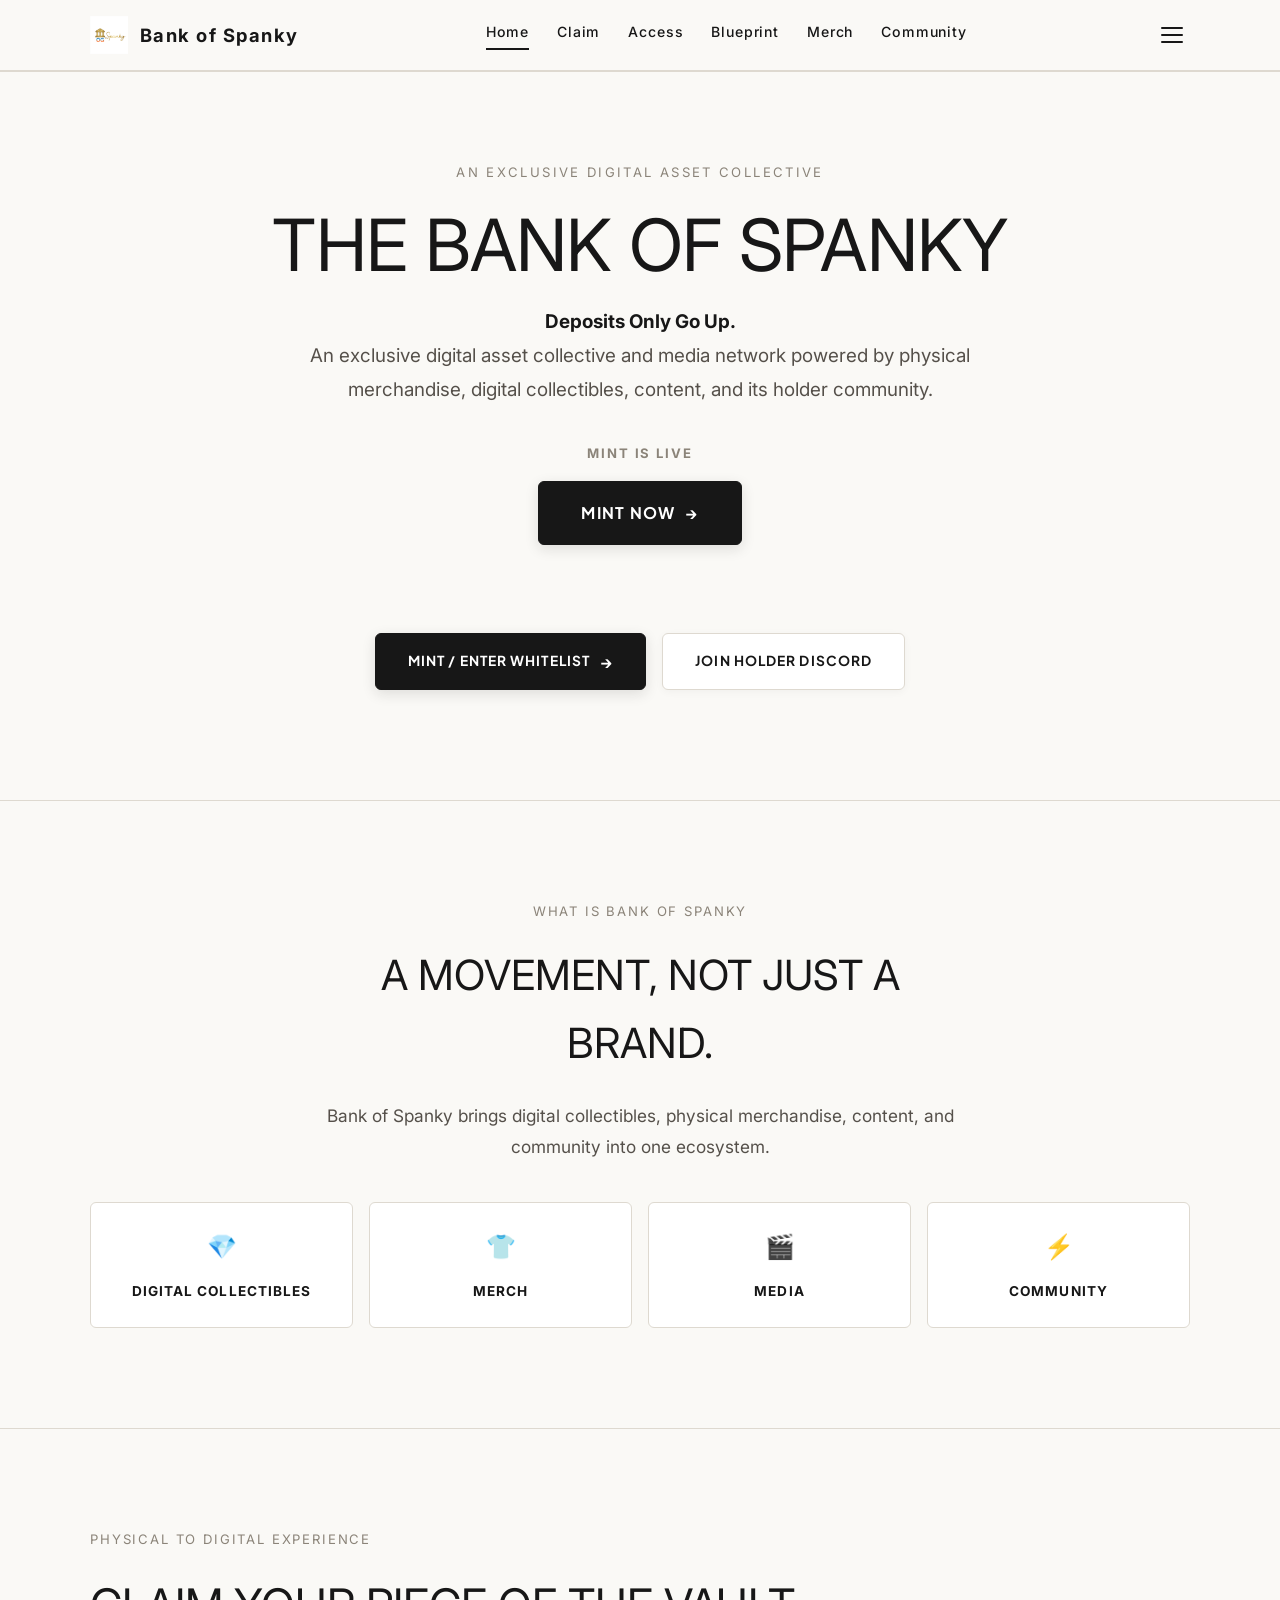
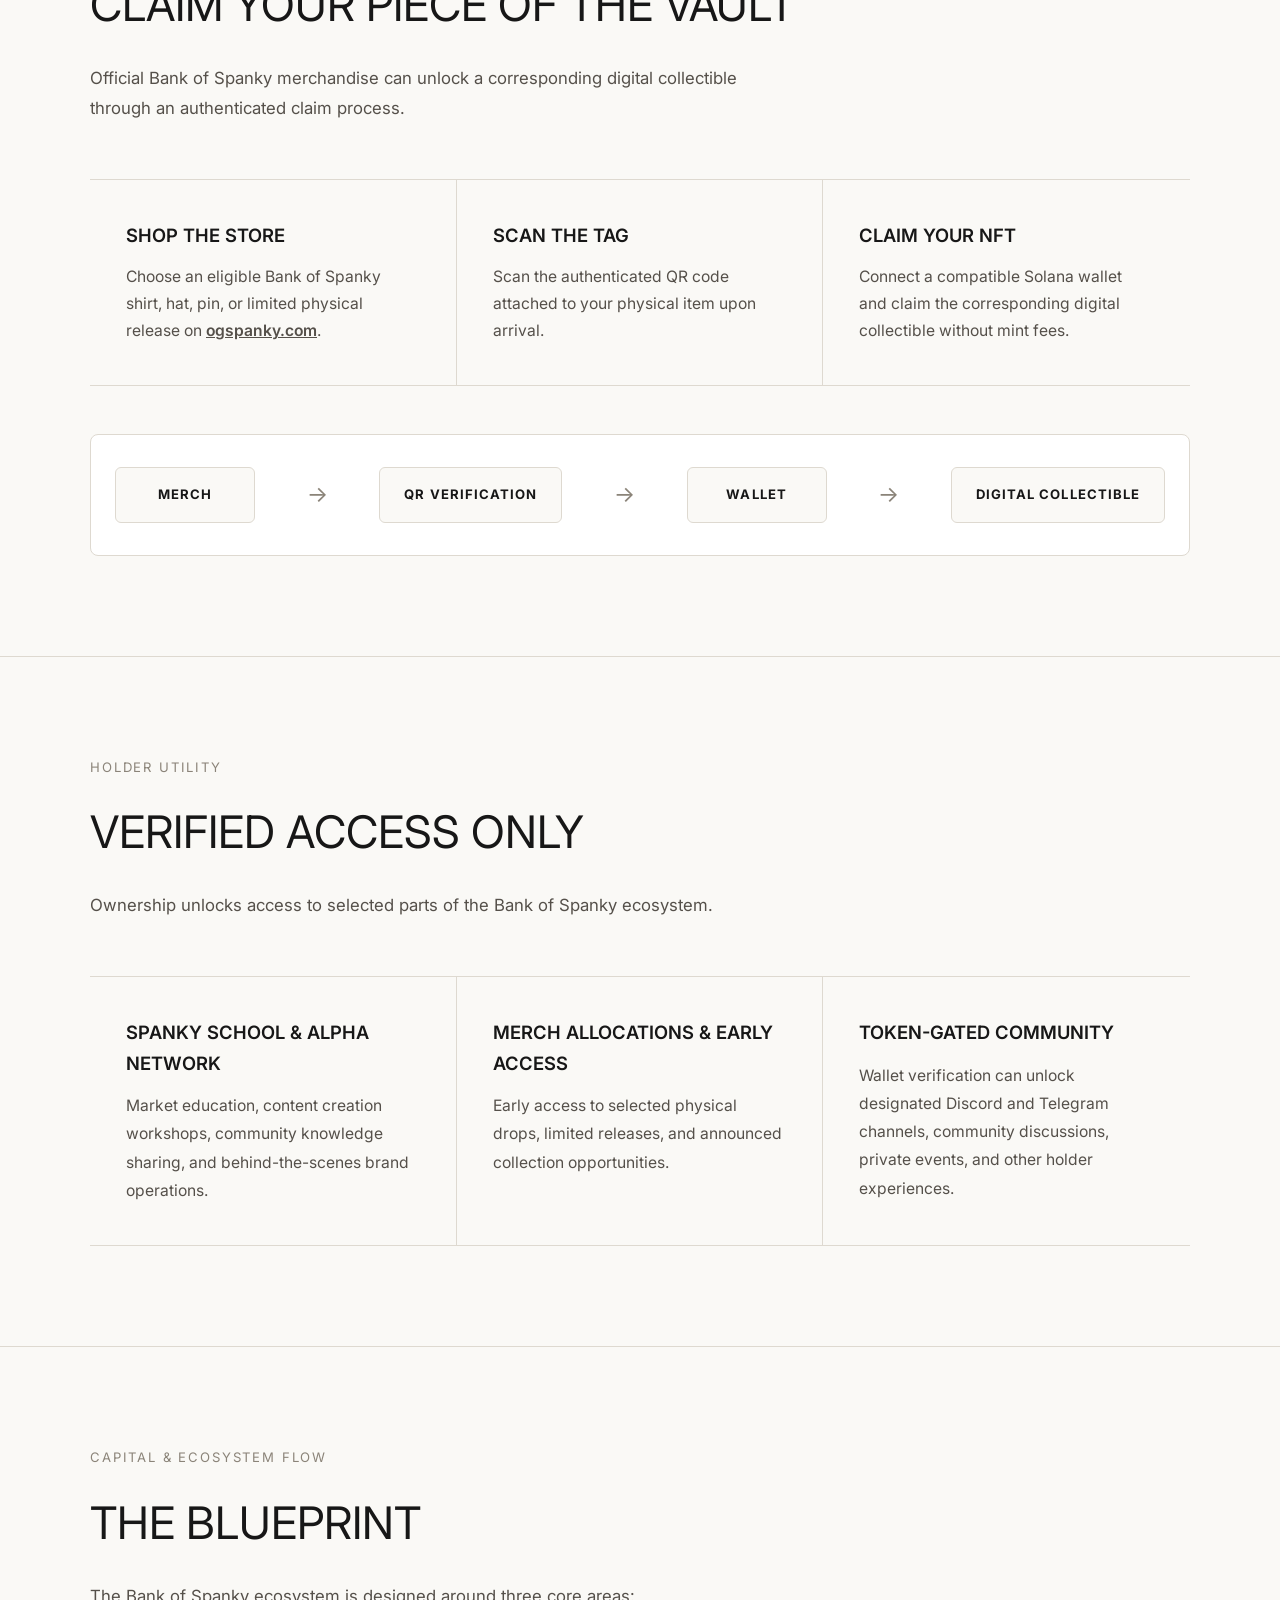
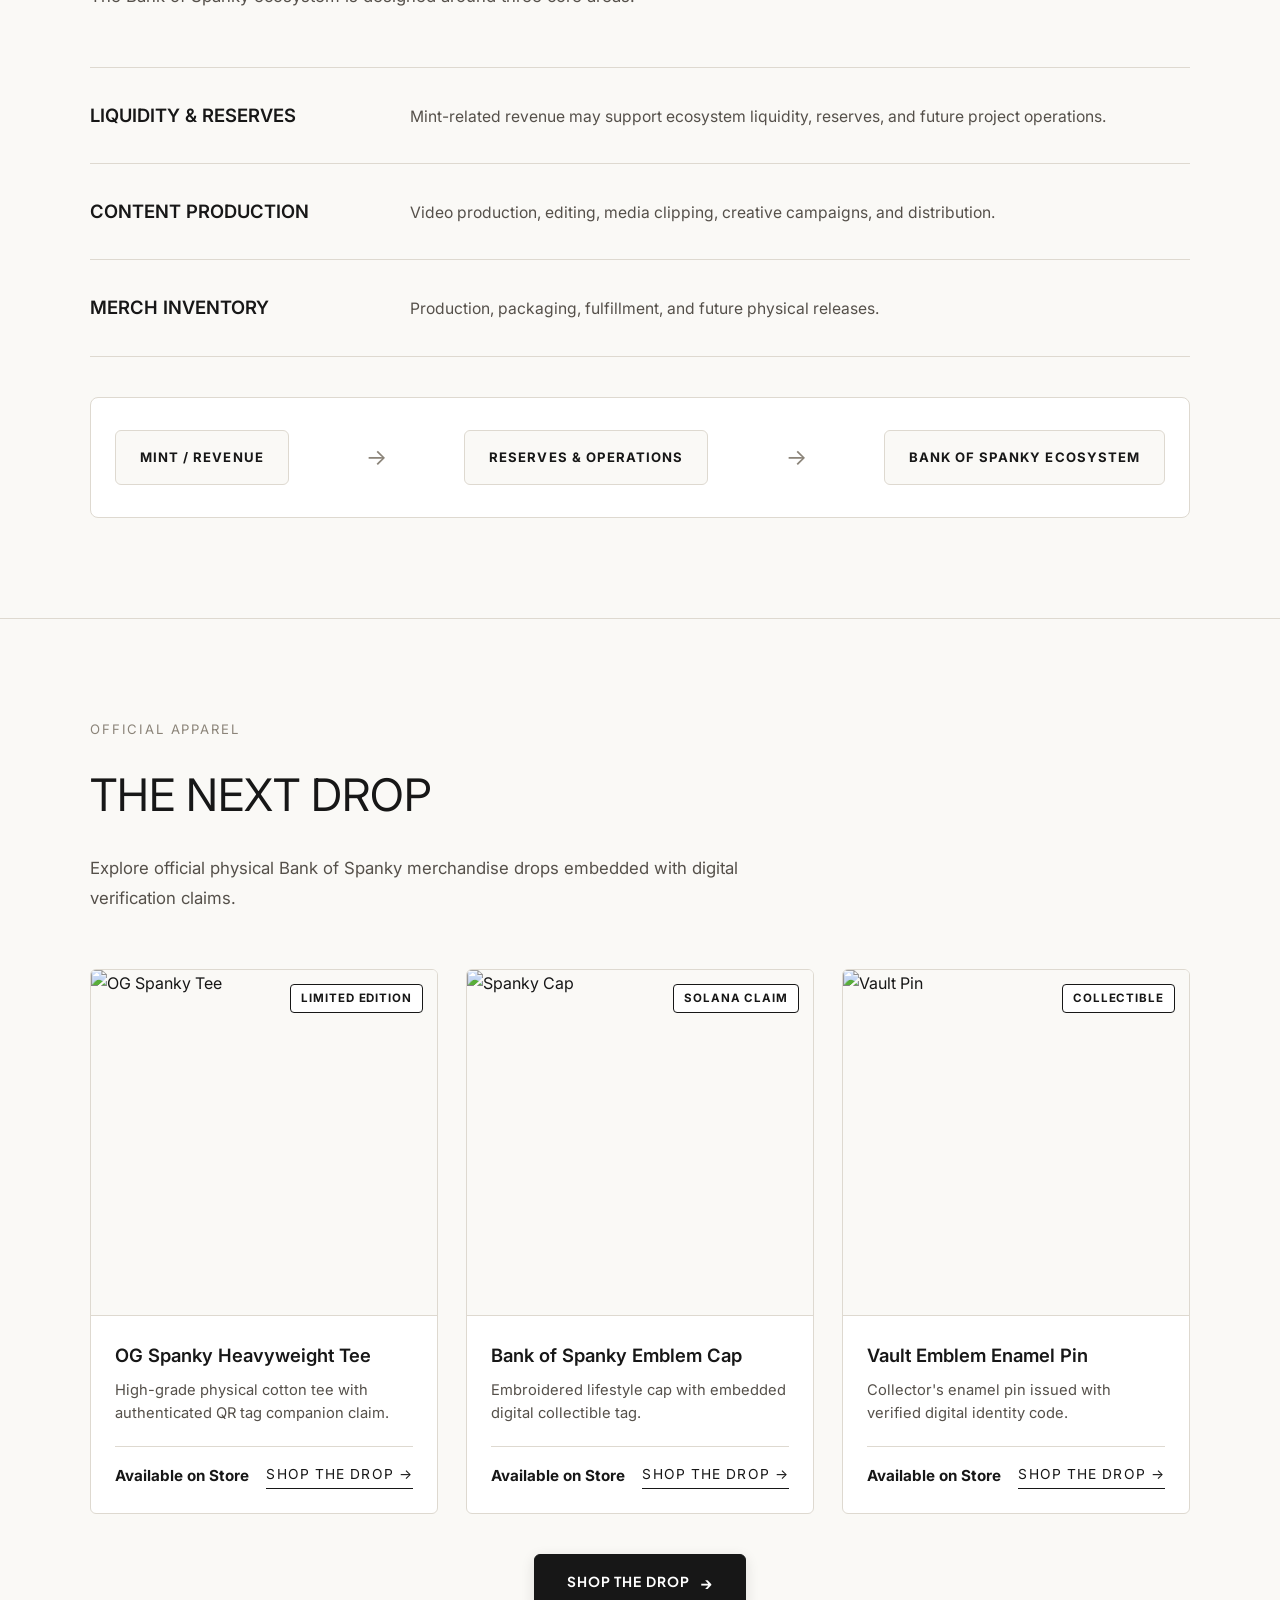
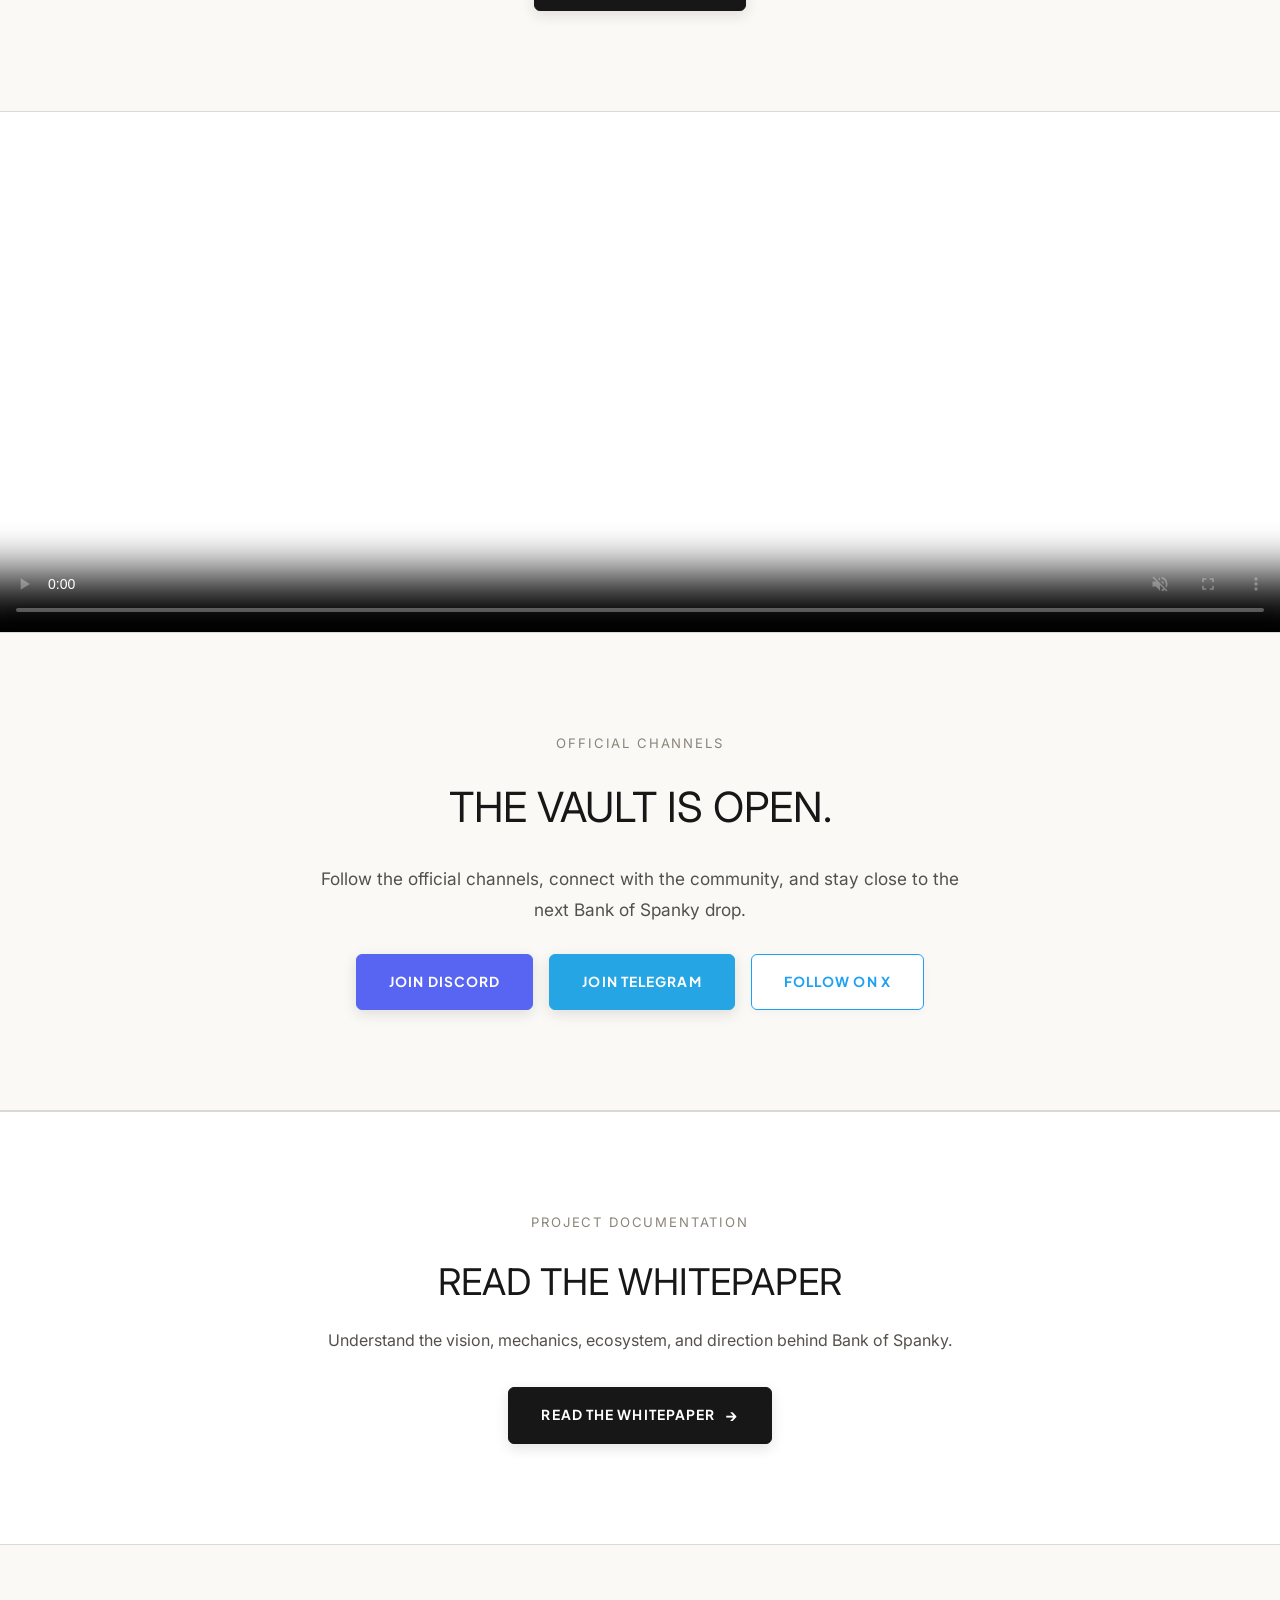
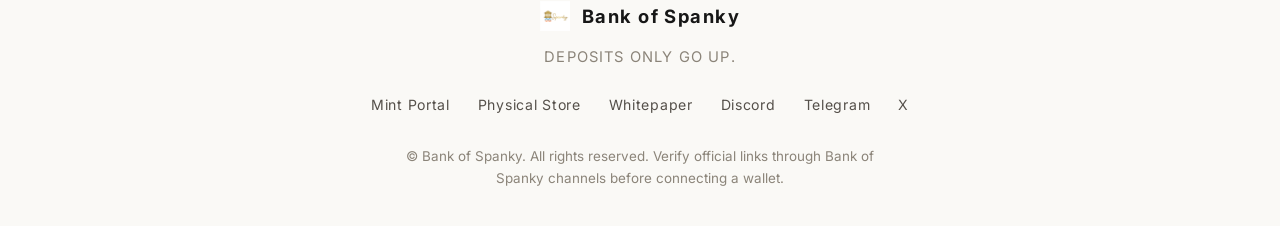
==== index.html @ 6b484ccf "changes new changes" ====
<!DOCTYPE html>
<html lang="en">

<head>
    <meta charset="UTF-8">
    <meta name="viewport" content="width=device-width, initial-scale=1.0">
    <meta name="description"
        content="Bank of Spanky is a digital asset collective and media ecosystem connecting digital collectibles, physical merchandise, content, and community.">
    <title>The Bank of Spanky — Deposits Only Go Up.</title>
    <!-- OPEN GRAPH META TAGS -->
    <meta property="og:title" content="The Bank of Spanky — Deposits Only Go Up.">
    <meta property="og:description" content="An exclusive digital asset collective and media network powered by physical merchandise, digital collectibles, content, and its holder community.">
    <meta property="og:type" content="website">
    <meta property="og:url" content="https://bank-of-spanky.vercel.app/">
    <meta property="og:image" content="https://mediumturquoise-grasshopper-556994.hostingersite.com/wp-content/uploads/2026/08/WELCOME.png">
    <!-- TWITTER CARD META TAGS -->
    <meta name="twitter:card" content="summary_large_image">
    <meta name="twitter:title" content="The Bank of Spanky — Deposits Only Go Up.">
    <meta name="twitter:description" content="An exclusive digital asset collective and media network powered by physical merchandise, digital collectibles, content, and community.">
    <meta name="twitter:image" content="https://mediumturquoise-grasshopper-556994.hostingersite.com/wp-content/uploads/2026/08/WELCOME.png">

    <link rel="preconnect" href="https://fonts.googleapis.com">
    <link rel="preconnect" href="https://fonts.gstatic.com" crossorigin>
    <link href="https://fonts.googleapis.com/css2?family=Inter:wght@400;500;600;700&family=Plus+Jakarta+Sans:wght@500;600;700;800&display=swap" rel="stylesheet">
    <link rel="stylesheet" href="spanky.css">
    <style>
        /* ============================================================
   BANK OF SPANKY - Main Stylesheet
   ============================================================ */

        /* ---------- DESIGN TOKENS ---------- */
        :root {
            --ivory: #FAF9F6;
            --paper: #FFFFFF;
            --ink: #171717;
            --ink-soft: #55504A;
            --line: #DED9D0;
            --warm-grey: #8B8479;
        }

        /* ---------- RESET ---------- */
        * {
            box-sizing: border-box;
            margin: 0;
            padding: 0;
        }

        /* ---------- BASE ---------- */
        body {
            background: var(--ivory);
            color: var(--ink);
            font-family: 'Inter', -apple-system, BlinkMacSystemFont, 'Segoe UI', Roboto, sans-serif;
            font-size: 16px;
            line-height: 1.65;
            -webkit-font-smoothing: antialiased;
            -moz-osx-font-smoothing: grayscale;
        }

        a {
            color: inherit;
            text-decoration: none;
        }

        .wrap {
            max-width: 1180px;
            margin: 0 auto;
            padding: 0 40px;
        }

        img {
            display: block;
            max-width: 100%;
            height: auto;
        }

        /* ---------- NAV ---------- */
        header {
            position: sticky;
            top: 0;
            z-index: 50;
            background: rgba(250, 249, 246, 0.96);
            backdrop-filter: blur(10px);
            border-bottom: 1px solid var(--line);
        }

        nav {
            display: flex;
            align-items: center;
            justify-content: space-between;
            padding: 16px 40px;
            max-width: 1180px;
            margin: 0 auto;
        }

        .brand {
            display: flex;
            align-items: center;
            gap: 12px;
            font-size: 1.15rem;
            letter-spacing: 0.08em;
            font-weight: 700;
        }

        .brand img {
            height: 38px;
            width: auto;
        }

        .navlinks {
            display: none;
            gap: 28px;
            font-size: 0.88rem;
            letter-spacing: 0.06em;
            color: var(--ink);
            font-weight: 500;
        }

        @media (min-width: 900px) {
            .navlinks {
                display: flex;
            }
        }

        .navlinks a {
            padding-bottom: 4px;
            border-bottom: 2px solid transparent;
            transition: border-color 0.2s ease, color 0.2s ease;
        }

        .navlinks a:hover,
        .navlinks a.active {
            border-color: var(--ink);
        }

        .nav-right {
            display: flex;
            align-items: center;
            gap: 18px;
        }

        .hamburger-btn {
            display: flex;
            flex-direction: column;
            justify-content: center;
            gap: 5px;
            width: 36px;
            height: 36px;
            background: transparent;
            border: none;
            cursor: pointer;
            padding: 4px;
            border-radius: 4px;
            transition: background 0.2s ease;
        }

        .hamburger-btn:hover {
            background: rgba(0, 0, 0, 0.06);
        }

        .ham-line {
            display: block;
            width: 22px;
            height: 2px;
            background: var(--ink);
            border-radius: 2px;
            transition: transform 0.3s ease, opacity 0.3s ease;
        }

        /* ---------- MOBILE MENU OVERLAY ---------- */
        .mobile-menu-overlay {
            position: fixed;
            inset: 0;
            z-index: 200;
            background: rgba(0, 0, 0, 0.45);
            visibility: hidden;
            opacity: 0;
            transition: opacity 0.25s ease, visibility 0.25s ease;
        }

        .mobile-menu-overlay.is-open {
            visibility: visible;
            opacity: 1;
        }

        .mobile-menu-inner {
            position: absolute;
            top: 0;
            left: 0;
            right: 0;
            background: var(--paper);
            padding: 20px 0 32px;
            transform: translateY(-100%);
            transition: transform 0.3s cubic-bezier(0.4, 0, 0.2, 1);
            box-shadow: 0 8px 32px rgba(0, 0, 0, 0.18);
        }

        .mobile-menu-overlay.is-open .mobile-menu-inner {
            transform: translateY(0);
        }

        .menu-close-btn {
            display: block;
            margin-left: auto;
            margin-right: 20px;
            margin-bottom: 10px;
            background: transparent;
            border: 1px solid var(--line);
            width: 36px;
            height: 36px;
            font-size: 1rem;
            cursor: pointer;
            border-radius: 4px;
            color: var(--ink);
            transition: background 0.2s ease;
        }

        .menu-close-btn:hover {
            background: var(--line);
        }

        .mobile-nav {
            display: flex;
            flex-direction: column;
        }

        .mobile-nav-link {
            padding: 14px 28px;
            font-size: 1rem;
            letter-spacing: 0.06em;
            color: var(--ink);
            border-bottom: 1px solid var(--line);
            transition: background 0.15s ease, color 0.15s ease;
        }

        .mobile-nav-link:hover {
            background: var(--ivory);
            font-weight: 500;
        }

        .pink-rule {
            height: 1px;
            background: var(--line);
        }

        /* ---------- HERO ---------- */
        .hero {
            padding: 90px 0 110px;
            text-align: center;
        }

        .hero-inner {
            max-width: 840px;
            margin: 0 auto;
            display: flex;
            flex-direction: column;
            align-items: center;
        }

        .hero-tag {
            font-size: 0.82rem;
            letter-spacing: 0.18em;
            color: var(--warm-grey);
            margin-bottom: 22px;
            text-transform: uppercase;
        }

        .hero h1 {
            font-size: clamp(2.8rem, 6vw, 4.5rem);
            font-weight: 400;
            letter-spacing: -0.01em;
            line-height: 1.08;
            margin-bottom: 22px;
            color: var(--ink);
        }

        .hero .sub {
            color: var(--ink-soft);
            font-size: 1.18rem;
            line-height: 1.8;
            max-width: 60ch;
            margin: 0 auto 36px;
        }

        /* ---------- COUNTDOWN TIMER ---------- */
        .countdown-label {
            font-size: 0.82rem;
            letter-spacing: 0.14em;
            color: var(--warm-grey);
            margin-bottom: 16px;
            text-transform: uppercase;
        }

        .countdown {
            display: flex;
            justify-content: center;
            gap: 12px;
            flex-wrap: wrap;
            margin-bottom: 40px;
            max-width: 520px;
            width: 100%;
        }

        .cd-box {
            display: flex;
            flex-direction: column;
            align-items: center;
            justify-content: center;
            background: var(--paper);
            border: 1px solid var(--line);
            min-width: 90px;
            padding: 16px 14px 12px;
            flex: 1;
            border-radius: 6px;
            box-shadow: 0 2px 8px rgba(0, 0, 0, 0.03);
        }

        .cd-num {
            font-size: clamp(2rem, 5vw, 3rem);
            font-weight: 400;
            color: var(--ink);
            line-height: 1;
            font-family: 'Georgia', serif;
            letter-spacing: 0.02em;
        }

        .cd-unit {
            font-size: 0.78rem;
            letter-spacing: 0.1em;
            color: var(--warm-grey);
            margin-top: 6px;
            text-transform: uppercase;
        }

        .cd-ended {
            font-size: 1.1rem;
            color: var(--ink);
            letter-spacing: 0.06em;
            padding: 20px 0;
            font-weight: 600;
        }

        /* ---------- BUTTONS ---------- */
        .cta-row {
            display: flex;
            align-items: center;
            justify-content: center;
            gap: 16px;
            flex-wrap: wrap;
            margin-top: 12px;
        }

        .btn {
            display: inline-flex;
            align-items: center;
            justify-content: center;
            gap: 10px;
            padding: 16px 32px;
            font-family: 'Plus Jakarta Sans', 'Inter', -apple-system, sans-serif;
            font-size: 0.86rem;
            font-weight: 700;
            letter-spacing: 0.08em;
            text-transform: uppercase;
            cursor: pointer;
            border-radius: 6px;
            text-decoration: none;
            transition: all 0.25s cubic-bezier(0.16, 1, 0.3, 1);
            user-select: none;
        }

        .btn-primary {
            background: var(--ink);
            color: var(--paper);
            border: 1px solid var(--ink);
            box-shadow: 0 4px 14px rgba(23, 23, 23, 0.12);
        }

        .btn-primary:hover {
            background: #2a2a2a;
            color: #ffffff;
            border-color: #2a2a2a;
            transform: translateY(-2px);
            box-shadow: 0 8px 22px rgba(23, 23, 23, 0.22);
        }

        .btn-secondary {
            background: var(--paper);
            color: var(--ink);
            border: 1px solid var(--line);
            box-shadow: 0 2px 8px rgba(0, 0, 0, 0.04);
        }

        .btn-secondary:hover {
            background: var(--ink);
            color: var(--paper);
            border-color: var(--ink);
            transform: translateY(-2px);
            box-shadow: 0 8px 22px rgba(23, 23, 23, 0.15);
        }

        .btn-arrow {
            display: inline-block;
            transition: transform 0.2s ease;
            font-size: 1rem;
            line-height: 1;
        }

        .btn-primary:hover .btn-arrow {
            transform: translateX(4px);
        }

        /* ---------- SECTION SHELL ---------- */
        section {
            padding: 100px 0;
            border-bottom: 1px solid var(--line);
        }

        .section-eyebrow {
            font-size: 0.82rem;
            letter-spacing: 0.14em;
            color: var(--warm-grey);
            margin-bottom: 18px;
            text-transform: uppercase;
        }

        .section-head {
            max-width: 720px;
            margin-bottom: 56px;
        }

        .section-head h2 {
            font-size: clamp(2rem, 3.8vw, 2.8rem);
            font-weight: 400;
            margin-bottom: 20px;
            color: var(--ink);
        }

        .section-head p {
            color: var(--ink-soft);
            font-size: 1.05rem;
            line-height: 1.8;
        }

        /* ---------- PIPELINE GRID ---------- */
        .pipeline {
            display: grid;
            grid-template-columns: 1fr;
            border-top: 1px solid var(--line);
        }

        @media (min-width: 760px) {
            .pipeline {
                grid-template-columns: repeat(3, 1fr);
            }
        }

        .pipeline-step {
            padding: 40px 36px 40px 0;
            border-bottom: 1px solid var(--line);
        }

        @media (min-width: 760px) {
            .pipeline-step {
                border-right: 1px solid var(--line);
                padding: 40px 36px;
            }

            .pipeline-step:last-child {
                border-right: none;
            }
        }

        .pipeline-step .num {
            font-size: 0.85rem;
            letter-spacing: 0.1em;
            color: var(--warm-grey);
            margin-bottom: 16px;
            font-weight: 700;
        }

        .pipeline-step h3 {
            font-size: 1.15rem;
            font-weight: 600;
            margin-bottom: 12px;
        }

        .pipeline-step p {
            color: var(--ink-soft);
            font-size: 0.98rem;
            line-height: 1.75;
        }

        /* ---------- ACCESS GRID ---------- */
        .access-grid {
            display: grid;
            grid-template-columns: 1fr;
            border-top: 1px solid var(--line);
        }

        @media (min-width: 760px) {
            .access-grid {
                grid-template-columns: repeat(3, 1fr);
            }
        }

        .access-card {
            padding: 40px 36px 40px 0;
            border-bottom: 1px solid var(--line);
        }

        @media (min-width: 760px) {
            .access-card {
                border-right: 1px solid var(--line);
                padding: 40px 36px;
            }

            .access-card:last-child {
                border-right: none;
            }
        }

        .access-card h3 {
            font-size: 1.15rem;
            font-weight: 600;
            margin-bottom: 14px;
        }

        .access-card p {
            color: var(--ink-soft);
            font-size: 0.98rem;
            line-height: 1.8;
        }

        /* ---------- BLUEPRINT ALLOCATION ---------- */
        .alloc-row {
            display: grid;
            grid-template-columns: 1fr;
            gap: 8px 40px;
            padding: 32px 0;
            border-top: 1px solid var(--line);
            align-items: baseline;
        }

        .alloc-row.last {
            border-bottom: 1px solid var(--line);
        }

        @media (min-width: 700px) {
            .alloc-row {
                grid-template-columns: 280px 1fr;
            }
        }

        .alloc-row h3 {
            font-size: 1.15rem;
            font-weight: 600;
            color: var(--ink);
        }

        .alloc-row p {
            color: var(--ink-soft);
            font-size: 0.98rem;
            line-height: 1.8;
        }

        /* ---------- VIDEO STRIP ---------- */
        .video-strip {
            border-bottom: 1px solid var(--line);
            background: var(--paper);
        }

        .video-strip video {
            width: 100%;
            display: block;
            max-height: 520px;
            object-fit: cover;
        }

        /* ---------- STORY / MANIFESTO ---------- */
        .story {
            text-align: center;
        }

        .story h2 {
            font-size: clamp(2rem, 3.6vw, 2.6rem);
            font-weight: 400;
            margin: 0 auto 22px;
            max-width: 22ch;
        }

        .story p {
            max-width: 58ch;
            margin: 0 auto 28px;
            color: var(--ink-soft);
            font-size: 1.08rem;
            line-height: 1.8;
        }

        /* ---------- NEWSLETTER ---------- */
        .newsletter {
            text-align: center;
            background: var(--ivory);
        }

        .newsletter h2 {
            font-size: clamp(1.8rem, 3.2vw, 2.3rem);
            font-weight: 400;
            margin-bottom: 14px;
        }

        .newsletter p {
            color: var(--ink-soft);
            margin-bottom: 34px;
        }

        .newsletter-form {
            display: flex;
            justify-content: center;
            max-width: 440px;
            margin: 0 auto;
            border: 1px solid var(--ink);
            background: var(--paper);
        }

        .newsletter-form input {
            flex: 1;
            padding: 15px 18px;
            border: none;
            background: transparent;
            font-family: inherit;
            font-size: 0.9rem;
            color: var(--ink);
        }

        .newsletter-form input:focus {
            outline: none;
        }

        .newsletter-form button {
            padding: 15px 26px;
            background: var(--ink);
            color: var(--ivory);
            border: none;
            font-family: inherit;
            font-size: 0.76rem;
            letter-spacing: 0.1em;
            cursor: pointer;
            transition: background 0.2s ease;
        }

        .newsletter-form button:hover {
            background: var(--ink-soft);
        }

        /* ---------- FOOTER ---------- */
        footer {
            padding: 56px 0 36px;
            text-align: center;
            background: var(--ivory);
        }

        .footer-tagline {
            font-size: 0.92rem;
            letter-spacing: 0.08em;
            color: var(--warm-grey);
            margin-bottom: 24px;
            text-transform: uppercase;
        }

        .footer-links {
            display: flex;
            flex-wrap: wrap;
            justify-content: center;
            gap: 28px;
            font-size: 0.88rem;
            letter-spacing: 0.05em;
            color: var(--ink-soft);
            margin-bottom: 28px;
        }

        .footer-links a:hover {
            color: var(--ink);
        }

        footer .brand {
            justify-content: center;
            margin-bottom: 14px;
        }

        footer .brand img {
            height: 30px;
            width: auto;
        }

        footer p.notice {
            font-size: 0.84rem;
            color: var(--warm-grey);
            max-width: 60ch;
            margin: 0 auto;
            line-height: 1.7;
        }
    </style>
</head>

<body>

    <!-- MOBILE MENU OVERLAY -->
    <div class="mobile-menu-overlay" id="mobileMenu" role="dialog" aria-modal="true" aria-label="Navigation menu">
        <div class="mobile-menu-inner">
            <button class="menu-close-btn" id="menuCloseBtn" aria-label="Close menu">&#10005;</button>
            <nav class="mobile-nav" aria-label="Mobile navigation">
                <a href="index.html" class="mobile-nav-link">Home</a>
                <a href="claim.html" class="mobile-nav-link">Claim</a>
                <a href="access.html" class="mobile-nav-link">Access</a>
                <a href="blueprint.html" class="mobile-nav-link">Blueprint</a>
                <a href="merch.html" class="mobile-nav-link">Merch</a>
                <a href="community.html" class="mobile-nav-link">Community</a>
                <a href="whitepaper.html" class="mobile-nav-link">Whitepaper</a>
            </nav>
        </div>
    </div>

    <header>
        <nav>
            <div class="brand">
                <img src="logo.png" alt="Bank of Spanky logo">
                Bank of Spanky
            </div>
            <div class="navlinks">
                <a href="index.html" class="active">Home</a>
                <a href="claim.html">Claim</a>
                <a href="access.html">Access</a>
                <a href="blueprint.html">Blueprint</a>
                <a href="merch.html">Merch</a>
                <a href="community.html">Community</a>
            </div>
            <div class="nav-right">
                <!-- HAMBURGER BUTTON (visible on mobile) -->
                <button class="hamburger-btn" id="hamburgerBtn" aria-label="Open navigation menu" aria-expanded="false"
                    aria-controls="mobileMenu">
                    <span class="ham-line"></span>
                    <span class="ham-line"></span>
                    <span class="ham-line"></span>
                </button>
            </div>
        </nav>
    </header>
    <div class="pink-rule"></div>

    <!-- HERO -->
    <section class="hero">
        <div class="wrap">
            <div class="hero-inner">
                <div class="hero-tag">An Exclusive Digital Asset Collective</div>
                <h1>THE BANK OF SPANKY</h1>
                <p class="sub"><strong style="color:var(--ink); font-weight:700;">Deposits Only Go Up.</strong><br>An exclusive digital asset collective and media network powered by physical merchandise, digital collectibles, content, and its holder community.</p>

                <!-- LAUNCH / COUNTDOWN -->
                <div class="countdown-wrap" style="margin-bottom: 36px; text-align: center;">
                    <div class="countdown-label" id="countdown-title" style="font-size: 0.82rem; letter-spacing: 0.14em; color: var(--warm-grey); margin-bottom: 16px; text-transform: uppercase; font-weight: 700;">
                        MINT OPENS IN
                    </div>
                    <div class="countdown" id="countdown" aria-live="polite" aria-label="Countdown to NFT drop">
                        <div class="cd-box">
                            <span class="cd-num" id="cd-days">00</span>
                            <span class="cd-unit">Days</span>
                        </div>
                        <div class="cd-box">
                            <span class="cd-num" id="cd-hours">00</span>
                            <span class="cd-unit">Hours</span>
                        </div>
                        <div class="cd-box">
                            <span class="cd-num" id="cd-minutes">00</span>
                            <span class="cd-unit">Minutes</span>
                        </div>
                        <div class="cd-box">
                            <span class="cd-num" id="cd-seconds">00</span>
                            <span class="cd-unit">Seconds</span>
                        </div>
                    </div>
                </div>

                <div class="cta-row">
                    <a href="claim.html" class="btn btn-primary">
                        <span>MINT / ENTER WHITELIST</span>
                        <span class="btn-arrow">&rarr;</span>
                    </a>
                    <a href="community.html" class="btn btn-secondary">
                        <span>JOIN HOLDER DISCORD</span>
                    </a>
                </div>
            </div>
        </div>
    </section>

    <!-- BRAND INTRODUCTION: A MOVEMENT, NOT JUST A BRAND -->
    <section class="story">
        <div class="wrap">
            <div class="section-eyebrow">WHAT IS BANK OF SPANKY</div>
            <h2>A MOVEMENT, NOT JUST A BRAND.</h2>
            <p>Bank of Spanky brings digital collectibles, physical merchandise, content, and community into one ecosystem.</p>
            
            <div class="pill-matrix">
                <div class="pill-item">
                    <span class="pill-icon">💎</span>
                    <span class="pill-title">DIGITAL COLLECTIBLES</span>
                </div>
                <div class="pill-item">
                    <span class="pill-icon">👕</span>
                    <span class="pill-title">MERCH</span>
                </div>
                <div class="pill-item">
                    <span class="pill-icon">🎬</span>
                    <span class="pill-title">MEDIA</span>
                </div>
                <div class="pill-item">
                    <span class="pill-icon">⚡</span>
                    <span class="pill-title">COMMUNITY</span>
                </div>
            </div>
        </div>
    </section>

    <!-- CLAIM YOUR PIECE OF THE VAULT -->
    <section class="pipeline-section">
        <div class="wrap">
            <div class="section-head">
                <div class="section-eyebrow">PHYSICAL TO DIGITAL EXPERIENCE</div>
                <h2>CLAIM YOUR PIECE OF THE VAULT</h2>
                <p>Official Bank of Spanky merchandise can unlock a corresponding digital collectible through an authenticated claim process.</p>
            </div>
            
            <div class="pipeline">
                <div class="pipeline-step">
                    <h3>SHOP THE STORE</h3>
                    <p>Choose an eligible Bank of Spanky shirt, hat, pin, or limited physical release on <a href="https://ogspanky.com/" target="_blank" rel="noopener" style="text-decoration: underline; font-weight: 600;">ogspanky.com</a>.</p>
                </div>
                <div class="pipeline-step">
                    <h3>SCAN THE TAG</h3>
                    <p>Scan the authenticated QR code attached to your physical item upon arrival.</p>
                </div>
                <div class="pipeline-step">
                    <h3>CLAIM YOUR NFT</h3>
                    <p>Connect a compatible Solana wallet and claim the corresponding digital collectible without mint fees.</p>
                </div>
            </div>

            <!-- VISUAL FLOW DIAGRAM -->
            <div class="flow-diagram">
                <div class="flow-node">
                    <span class="flow-node-title">MERCH</span>
                </div>
                <div class="flow-arrow">&rarr;</div>
                <div class="flow-node">
                    <span class="flow-node-title">QR VERIFICATION</span>
                </div>
                <div class="flow-arrow">&rarr;</div>
                <div class="flow-node">
                    <span class="flow-node-title">WALLET</span>
                </div>
                <div class="flow-arrow">&rarr;</div>
                <div class="flow-node">
                    <span class="flow-node-title">DIGITAL COLLECTIBLE</span>
                </div>
            </div>
        </div>
    </section>

    <!-- VERIFIED ACCESS ONLY -->
    <section class="access-section">
        <div class="wrap">
            <div class="section-head">
                <div class="section-eyebrow">HOLDER UTILITY</div>
                <h2>VERIFIED ACCESS ONLY</h2>
                <p>Ownership unlocks access to selected parts of the Bank of Spanky ecosystem.</p>
            </div>
            <div class="access-grid">
                <div class="access-card">
                    <h3>SPANKY SCHOOL &amp; ALPHA NETWORK</h3>
                    <p>Market education, content creation workshops, community knowledge sharing, and behind-the-scenes brand operations.</p>
                </div>
                <div class="access-card">
                    <h3>MERCH ALLOCATIONS &amp; EARLY ACCESS</h3>
                    <p>Early access to selected physical drops, limited releases, and announced collection opportunities.</p>
                </div>
                <div class="access-card">
                    <h3>TOKEN-GATED COMMUNITY</h3>
                    <p>Wallet verification can unlock designated Discord and Telegram channels, community discussions, private events, and other holder experiences.</p>
                </div>
            </div>
        </div>
    </section>

    <!-- THE BLUEPRINT -->
    <section class="blueprint-section">
        <div class="wrap">
            <div class="section-head">
                <div class="section-eyebrow">CAPITAL &amp; ECOSYSTEM FLOW</div>
                <h2>THE BLUEPRINT</h2>
                <p>The Bank of Spanky ecosystem is designed around three core areas:</p>
            </div>
            <div class="alloc-rows">
                <div class="alloc-row">
                    <h3>LIQUIDITY &amp; RESERVES</h3>
                    <p>Mint-related revenue may support ecosystem liquidity, reserves, and future project operations.</p>
                </div>
                <div class="alloc-row">
                    <h3>CONTENT PRODUCTION</h3>
                    <p>Video production, editing, media clipping, creative campaigns, and distribution.</p>
                </div>
                <div class="alloc-row last">
                    <h3>MERCH INVENTORY</h3>
                    <p>Production, packaging, fulfillment, and future physical releases.</p>
                </div>
            </div>

            <div class="flow-diagram" style="margin-top: 40px;">
                <div class="flow-node">
                    <span class="flow-node-title">MINT / REVENUE</span>
                </div>
                <div class="flow-arrow">&rarr;</div>
                <div class="flow-node">
                    <span class="flow-node-title">RESERVES &amp; OPERATIONS</span>
                </div>
                <div class="flow-arrow">&rarr;</div>
                <div class="flow-node">
                    <span class="flow-node-title">BANK OF SPANKY ECOSYSTEM</span>
                </div>
            </div>
        </div>
    </section>

    <!-- THE NEXT DROP / MERCH SHOWCASE -->
    <section class="merch-showcase-section">
        <div class="wrap">
            <div class="section-head">
                <div class="section-eyebrow">OFFICIAL APPAREL</div>
                <h2>THE NEXT DROP</h2>
                <p>Explore official physical Bank of Spanky merchandise drops embedded with digital verification claims.</p>
            </div>
            <div class="merch-grid">
                <div class="merch-card">
                    <div class="merch-card-img-wrap">
                        <span class="merch-badge">LIMITED EDITION</span>
                        <img src="https://mediumturquoise-grasshopper-556994.hostingersite.com/wp-content/uploads/2026/08/tab01.png" alt="OG Spanky Tee">
                    </div>
                    <div class="merch-card-body">
                        <h3>OG Spanky Heavyweight Tee</h3>
                        <p>High-grade physical cotton tee with authenticated QR tag companion claim.</p>
                        <div class="merch-card-footer">
                            <span class="merch-price">Available on Store</span>
                            <a href="https://ogspanky.com/" target="_blank" rel="noopener" class="text-link">SHOP THE DROP &rarr;</a>
                        </div>
                    </div>
                </div>

                <div class="merch-card">
                    <div class="merch-card-img-wrap">
                        <span class="merch-badge">SOLANA CLAIM</span>
                        <img src="https://mediumturquoise-grasshopper-556994.hostingersite.com/wp-content/uploads/2026/08/tab02.png" alt="Spanky Cap">
                    </div>
                    <div class="merch-card-body">
                        <h3>Bank of Spanky Emblem Cap</h3>
                        <p>Embroidered lifestyle cap with embedded digital collectible tag.</p>
                        <div class="merch-card-footer">
                            <span class="merch-price">Available on Store</span>
                            <a href="https://ogspanky.com/" target="_blank" rel="noopener" class="text-link">SHOP THE DROP &rarr;</a>
                        </div>
                    </div>
                </div>

                <div class="merch-card">
                    <div class="merch-card-img-wrap">
                        <span class="merch-badge">COLLECTIBLE</span>
                        <img src="https://mediumturquoise-grasshopper-556994.hostingersite.com/wp-content/uploads/2026/08/tab04.png" alt="Vault Pin">
                    </div>
                    <div class="merch-card-body">
                        <h3>Vault Emblem Enamel Pin</h3>
                        <p>Collector's enamel pin issued with verified digital identity code.</p>
                        <div class="merch-card-footer">
                            <span class="merch-price">Available on Store</span>
                            <a href="https://ogspanky.com/" target="_blank" rel="noopener" class="text-link">SHOP THE DROP &rarr;</a>
                        </div>
                    </div>
                </div>
            </div>
            <div style="text-align: center; margin-top: 40px;">
                <a href="https://ogspanky.com/" target="_blank" rel="noopener" class="btn btn-primary">
                    <span>SHOP THE DROP</span>
                    <span class="btn-arrow">&rarr;</span>
                </a>
            </div>
        </div>
    </section>

    <!-- MEDIA / VIDEO STRIP -->
    <div class="video-strip">
        <video controls muted playsinline
            poster="https://mediumturquoise-grasshopper-556994.hostingersite.com/wp-content/uploads/2026/08/banner-we-earn-we-spanky.png">
            <source
                src="https://mediumturquoise-grasshopper-556994.hostingersite.com/wp-content/uploads/2026/09/SPANK-BANG.mp4"
                type="video/mp4">
        </video>
    </div>

    <!-- COMMUNITY SECTION: THE VAULT IS OPEN -->
    <section class="story">
        <div class="wrap">
            <div class="section-eyebrow">OFFICIAL CHANNELS</div>
            <h2>THE VAULT IS OPEN.</h2>
            <p>Follow the official channels, connect with the community, and stay close to the next Bank of Spanky drop.</p>
            <div class="cta-row" style="margin-top: 24px;">
                <a href="community.html" class="btn btn-primary" style="background:#5865F2; border-color:#5865F2;">JOIN DISCORD</a>
                <a href="community.html" class="btn btn-primary" style="background:#26A5E4; border-color:#26A5E4;">JOIN TELEGRAM</a>
                <a href="community.html" class="btn btn-secondary" style="border-color:#1DA1F2; color:#1DA1F2;">FOLLOW ON X</a>
            </div>
        </div>
    </section>

    <!-- WHITEPAPER -->
    <section class="newsletter" style="background: var(--paper);">
        <div class="wrap">
            <div class="section-eyebrow">PROJECT DOCUMENTATION</div>
            <h2>READ THE WHITEPAPER</h2>
            <p>Understand the vision, mechanics, ecosystem, and direction behind Bank of Spanky.</p>
            <div style="margin-top: 24px;">
                <a href="whitepaper.html" class="btn btn-primary">
                    <span>READ THE WHITEPAPER</span>
                    <span class="btn-arrow">&rarr;</span>
                </a>
            </div>
        </div>
    </section>

    <!-- FOOTER -->
    <footer>
        <div class="wrap">
            <div class="brand">
                <img src="logo.png" alt="Bank of Spanky logo">
                Bank of Spanky
            </div>
            <div class="footer-tagline">Deposits Only Go Up.</div>
            <div class="footer-links">
                <a href="claim.html">Mint Portal</a>
                <a href="https://ogspanky.com" target="_blank" rel="noopener">Physical Store</a>
                <a href="whitepaper.html">Whitepaper</a>
                <a href="community.html">Discord</a>
                <a href="community.html">Telegram</a>
                <a href="community.html">X</a>
            </div>
            <p class="notice">&copy; Bank of Spanky. All rights reserved. Verify official links through Bank of Spanky channels before connecting a wallet.</p>
        </div>
    </footer>

    <script>
        /* ── COUNTDOWN TIMER ── */
        const target = new Date('2026-09-24T18:00:00Z').getTime();

        function pad(n) { return String(n).padStart(2, '0'); }

        function tick() {
            const now = new Date().getTime();
            const diff = target - now;

            const daysEl = document.getElementById('cd-days');
            const hoursEl = document.getElementById('cd-hours');
            const minutesEl = document.getElementById('cd-minutes');
            const secondsEl = document.getElementById('cd-seconds');

            if (diff <= 0) {
                const titleEl = document.getElementById('countdown-title');
                if (titleEl) titleEl.textContent = 'MINT IS LIVE';
                const cdBox = document.getElementById('countdown');
                if (cdBox) {
                    cdBox.innerHTML = '<a href="claim.html" class="btn btn-primary" style="padding:18px 42px; font-size:1rem;"><span>MINT NOW</span><span class="btn-arrow">&rarr;</span></a>';
                }
                return;
            }

            if (!daysEl) return;

            const days = Math.floor(diff / (1000 * 60 * 60 * 24));
            const hours = Math.floor((diff % (1000 * 60 * 60 * 24)) / (1000 * 60 * 60));
            const minutes = Math.floor((diff % (1000 * 60 * 60)) / (1000 * 60));
            const seconds = Math.floor((diff % (1000 * 60)) / 1000);

            daysEl.textContent = pad(days);
            hoursEl.textContent = pad(hours);
            minutesEl.textContent = pad(minutes);
            secondsEl.textContent = pad(seconds);
        }

        tick();
        setInterval(tick, 1000);

        /* ── HAMBURGER MENU ── */
        const hamburgerBtn = document.getElementById('hamburgerBtn');
        const menuCloseBtn = document.getElementById('menuCloseBtn');
        const mobileMenu = document.getElementById('mobileMenu');
        const mobileLinks = document.querySelectorAll('.mobile-nav-link');

        function openMenu() {
            mobileMenu.classList.add('is-open');
            hamburgerBtn.setAttribute('aria-expanded', 'true');
            document.body.style.overflow = 'hidden';
        }

        function closeMenu() {
            mobileMenu.classList.remove('is-open');
            hamburgerBtn.setAttribute('aria-expanded', 'false');
            document.body.style.overflow = '';
        }

        hamburgerBtn.addEventListener('click', openMenu);
        menuCloseBtn.addEventListener('click', closeMenu);

        /* Close when a link is tapped */
        mobileLinks.forEach(link => link.addEventListener('click', closeMenu));

        /* Close on backdrop click */
        mobileMenu.addEventListener('click', function (e) {
            if (e.target === mobileMenu) closeMenu();
        });

        /* Close on Escape key */
        document.addEventListener('keydown', function (e) {
            if (e.key === 'Escape') closeMenu();
        });
    </script>

</body>

</html>
---- spanky.css ----
/* ============================================================
   BANK OF SPANKY - Preserved Brand Design System
   ============================================================ */

/* ---------- DESIGN TOKENS ---------- */
:root {
    --ivory: #FAF9F6;
    --paper: #FFFFFF;
    --ink: #171717;
    --ink-soft: #55504A;
    --line: #DED9D0;
    --warm-grey: #8B8479;
}

/* ---------- RESET ---------- */
* {
    box-sizing: border-box;
    margin: 0;
    padding: 0;
}

/* ---------- BASE ---------- */
body {
    background: var(--ivory);
    color: var(--ink);
    font-family: 'Georgia', 'Times New Roman', serif;
    font-size: 16px;
    line-height: 1.6;
}

a {
    color: inherit;
    text-decoration: none;
}

.wrap {
    max-width: 1180px;
    margin: 0 auto;
    padding: 0 40px;
}

img {
    display: block;
    max-width: 100%;
    height: auto;
}

/* ---------- NAV ---------- */
header {
    position: sticky;
    top: 0;
    z-index: 50;
    background: rgba(250, 249, 246, 0.96);
    border-bottom: 1px solid var(--line);
}

nav {
    display: flex;
    align-items: center;
    justify-content: space-between;
    padding: 16px 40px;
    max-width: 1180px;
    margin: 0 auto;
}

.brand {
    display: flex;
    align-items: center;
    gap: 12px;
    font-size: 1.2rem;
    letter-spacing: 0.1em;
    font-weight: 400;
}

.brand img {
    height: 38px;
    width: auto;
}

.navlinks {
    display: none;
    gap: 34px;
    font-size: 0.9rem;
    letter-spacing: 0.07em;
    color: var(--ink);
}

@media (min-width: 900px) {
    .navlinks {
        display: flex;
    }
}

.navlinks a {
    padding-bottom: 4px;
    border-bottom: 1px solid transparent;
    transition: border-color 0.2s ease;
}

.navlinks a:hover {
    border-color: var(--ink);
}

.navicons {
    display: flex;
    gap: 20px;
    font-size: 0.9rem;
    letter-spacing: 0.05em;
    color: var(--ink-soft);
}

/* ---------- NAV RIGHT WRAPPER ---------- */
.nav-right {
    display: flex;
    align-items: center;
    gap: 20px;
}

/* ---------- HAMBURGER BUTTON ---------- */
.hamburger-btn {
    display: flex;
    flex-direction: column;
    justify-content: center;
    gap: 5px;
    width: 36px;
    height: 36px;
    background: transparent;
    border: 1px solid var(--line);
    cursor: pointer;
    padding: 4px;
    border-radius: 4px;
    transition: background 0.2s ease, border-color 0.2s ease;
}

.hamburger-btn:hover {
    background: rgba(0, 0, 0, 0.05);
    border-color: var(--ink);
}

.ham-line {
    display: block;
    width: 20px;
    height: 2px;
    background: var(--ink);
    border-radius: 2px;
    transition: transform 0.3s ease, opacity 0.3s ease;
    margin: 0 auto;
}

@media (max-width: 899px) {
    .navicons {
        display: none;
    }
}

/* ---------- MOBILE MENU OVERLAY ---------- */
.mobile-menu-overlay {
    position: fixed;
    inset: 0;
    z-index: 200;
    background: rgba(0, 0, 0, 0.4);
    visibility: hidden;
    opacity: 0;
    transition: opacity 0.25s ease, visibility 0.25s ease;
}

.mobile-menu-overlay.is-open {
    visibility: visible;
    opacity: 1;
}

.mobile-menu-inner {
    position: absolute;
    top: 0;
    left: 0;
    right: 0;
    background: var(--paper);
    padding: 20px 0 32px;
    transform: translateY(-100%);
    transition: transform 0.3s cubic-bezier(0.4, 0, 0.2, 1);
    box-shadow: 0 8px 32px rgba(0, 0, 0, 0.12);
}

.mobile-menu-overlay.is-open .mobile-menu-inner {
    transform: translateY(0);
}

.menu-close-btn {
    display: block;
    margin-left: auto;
    margin-right: 20px;
    margin-bottom: 10px;
    background: transparent;
    border: 1px solid var(--line);
    width: 36px;
    height: 36px;
    font-size: 1rem;
    cursor: pointer;
    border-radius: 4px;
    color: var(--ink);
    transition: background 0.2s ease;
}

.menu-close-btn:hover {
    background: var(--line);
}

.mobile-nav {
    display: flex;
    flex-direction: column;
}

.mobile-nav-link {
    padding: 14px 28px;
    font-size: 1rem;
    letter-spacing: 0.06em;
    color: var(--ink);
    border-bottom: 1px solid var(--line);
    transition: background 0.15s ease, color 0.15s ease;
}

.mobile-nav-link:hover {
    background: var(--ivory);
    color: var(--ink);
    font-weight: 500;
}

.pink-rule {
    height: 1px;
    background: var(--line);
}

/* ---------- HERO ---------- */
.hero {
    padding: 80px 0 100px;
}

.hero-grid {
    display: grid;
    grid-template-columns: 1fr;
    gap: 56px;
    align-items: center;
}

@media (min-width: 900px) {
    .hero-grid {
        grid-template-columns: 1fr 1fr;
    }
}

.hero-tag {
    font-size: 0.82rem;
    letter-spacing: 0.18em;
    color: var(--warm-grey);
    margin-bottom: 22px;
    text-transform: uppercase;
}

.hero h1 {
    font-size: clamp(2.6rem, 5.5vw, 4rem);
    font-weight: 400;
    letter-spacing: 0.01em;
    line-height: 1.1;
    margin-bottom: 26px;
    color: var(--ink);
}

.hero .sub {
    color: var(--ink-soft);
    font-size: 1.12rem;
    line-height: 1.8;
    max-width: 44ch;
    margin-bottom: 28px;
}

/* ---------- COUNTDOWN TIMER ---------- */
.countdown-label {
    font-size: 0.82rem;
    letter-spacing: 0.14em;
    color: var(--warm-grey);
    margin-bottom: 14px;
    text-transform: uppercase;
}

.countdown {
    display: flex;
    gap: 8px;
    flex-wrap: wrap;
    margin-bottom: 32px;
}

.cd-box {
    display: flex;
    flex-direction: column;
    align-items: center;
    justify-content: center;
    background: var(--paper);
    border: 1px solid var(--line);
    min-width: 80px;
    padding: 14px 12px 10px;
    flex: 1;
}

.cd-num {
    font-size: clamp(2rem, 5vw, 3rem);
    font-weight: 400;
    color: var(--ink);
    line-height: 1;
    font-family: 'Georgia', serif;
    letter-spacing: 0.02em;
}

.cd-unit {
    font-size: 0.8rem;
    letter-spacing: 0.1em;
    color: var(--warm-grey);
    margin-top: 6px;
    text-transform: capitalize;
}

.cd-ended {
    font-size: 1.1rem;
    color: var(--ink);
    letter-spacing: 0.06em;
    padding: 20px 0;
}

/* ---------- BUTTONS ---------- */
.cta-row {
    display: flex;
    gap: 18px;
    flex-wrap: wrap;
}

.btn {
    padding: 15px 30px;
    font-family: inherit;
    font-size: 0.88rem;
    letter-spacing: 0.08em;
    cursor: pointer;
    border-radius: 0;
    transition: all 0.2s ease;
}

.btn-primary {
    background: var(--ink);
    color: var(--ivory);
    border: 1px solid var(--ink);
}

.btn-primary:hover {
    background: var(--ivory);
    color: var(--ink);
    border-color: var(--ink);
}

.btn-secondary {
    background: transparent;
    color: var(--ink);
    border: 1px solid var(--line);
}

.btn-secondary:hover {
    background: var(--ink);
    color: var(--ivory);
    border-color: var(--ink);
}

/* ---------- HERO MEDIA ---------- */
.hero-media {
    position: relative;
    aspect-ratio: 4/5;
    background: var(--paper);
    border: 1px solid var(--line);
    overflow: hidden;
}

.hero-media img {
    width: 100%;
    height: 100%;
    object-fit: cover;
}

.rarity-badge {
    position: absolute;
    top: 18px;
    left: 18px;
    background: var(--paper);
    border: 1px solid var(--ink);
    font-size: 0.78rem;
    letter-spacing: 0.06em;
    padding: 6px 12px;
    z-index: 2;
    color: var(--ink);
}

.rarity-badge.two {
    top: auto;
    bottom: 18px;
    left: auto;
    right: 18px;
}

/* ---------- VIDEO STRIP ---------- */
.video-strip {
    border-bottom: 1px solid var(--line);
    background: var(--paper);
}

.video-strip video {
    width: 100%;
    display: block;
    max-height: 520px;
    object-fit: cover;
}

/* ---------- SECTION SHELL ---------- */
section {
    padding: 100px 0;
    border-bottom: 1px solid var(--line);
}

.section-eyebrow {
    font-size: 0.82rem;
    letter-spacing: 0.14em;
    color: var(--warm-grey);
    margin-bottom: 18px;
    text-transform: uppercase;
}

.section-head {
    max-width: 680px;
    margin-bottom: 60px;
}

.section-head h2 {
    font-size: clamp(2rem, 3.6vw, 2.7rem);
    font-weight: 400;
    margin-bottom: 20px;
    color: var(--ink);
}

.section-head p {
    color: var(--ink-soft);
    font-size: 1.05rem;
    line-height: 1.8;
    max-width: 60ch;
}

/* ---------- CATEGORY TILES ---------- */
.cat-grid {
    display: grid;
    grid-template-columns: 1fr;
    border-top: 1px solid var(--line);
}

@media (min-width: 760px) {
    .cat-grid {
        grid-template-columns: repeat(4, 1fr);
    }
}

.cat-card {
    border-bottom: 1px solid var(--line);
    padding: 0 0 36px;
    background: var(--ivory);
    transition: background 0.2s ease;
}

@media (min-width: 760px) {
    .cat-card {
        border-right: 1px solid var(--line);
        padding: 0 28px 36px;
    }

    .cat-card:last-child {
        border-right: none;
    }
}

.cat-card img {
    width: 100%;
    aspect-ratio: 1/1;
    object-fit: cover;
    margin-bottom: 22px;
    border-bottom: 1px solid var(--line);
}

.cat-card h3 {
    font-size: 1.1rem;
    font-weight: 400;
    letter-spacing: 0.03em;
    margin-bottom: 10px;
    padding: 0 28px;
    color: var(--ink);
}

@media (min-width: 760px) {
    .cat-card h3 {
        padding: 0;
    }
}

.cat-card p {
    color: var(--ink-soft);
    font-size: 1rem;
    margin-bottom: 18px;
    padding: 0 28px;
}

@media (min-width: 760px) {
    .cat-card p {
        padding: 0;
    }
}

.text-link {
    display: inline-block;
    font-size: 0.86rem;
    letter-spacing: 0.08em;
    border-bottom: 1px solid var(--ink);
    padding: 0 28px 3px;
    color: var(--ink);
    transition: opacity 0.2s ease;
}

.text-link:hover {
    opacity: 0.7;
}

@media (min-width: 760px) {
    .text-link {
        padding: 0 0 3px;
    }
}

/* ---------- MERCH PIPELINE ---------- */
.pipeline {
    display: grid;
    grid-template-columns: 1fr;
    border-top: 1px solid var(--line);
}

@media (min-width: 760px) {
    .pipeline {
        grid-template-columns: repeat(3, 1fr);
    }
}

.pipeline-step {
    padding: 40px 36px 40px 0;
    border-bottom: 1px solid var(--line);
}

@media (min-width: 760px) {
    .pipeline-step {
        border-right: 1px solid var(--line);
        padding: 40px 36px;
    }

    .pipeline-step:last-child {
        border-right: none;
    }
}

.pipeline-step .num {
    font-size: 0.85rem;
    letter-spacing: 0.1em;
    color: var(--warm-grey);
    margin-bottom: 16px;
}

.pipeline-step h3 {
    font-size: 1.15rem;
    font-weight: 400;
    margin-bottom: 12px;
    color: var(--ink);
}

.pipeline-step p {
    color: var(--ink-soft);
    font-size: 1rem;
    line-height: 1.75;
}

/* ---------- ACCESS GRID ---------- */
.access-grid {
    display: grid;
    grid-template-columns: 1fr;
    border-top: 1px solid var(--line);
}

@media (min-width: 760px) {
    .access-grid {
        grid-template-columns: repeat(3, 1fr);
    }
}

.access-card {
    padding: 40px 36px 40px 0;
    border-bottom: 1px solid var(--line);
}

@media (min-width: 760px) {
    .access-card {
        border-right: 1px solid var(--line);
        padding: 40px 36px;
    }

    .access-card:last-child {
        border-right: none;
    }
}

.access-card h3 {
    font-size: 1.15rem;
    font-weight: 400;
    margin-bottom: 14px;
    color: var(--ink);
}

.access-card p {
    color: var(--ink-soft);
    font-size: 1rem;
    line-height: 1.8;
}

/* ---------- BLUEPRINT ---------- */
.alloc-row {
    display: grid;
    grid-template-columns: 1fr;
    gap: 8px 40px;
    padding: 32px 0;
    border-top: 1px solid var(--line);
    align-items: baseline;
}

.alloc-row.last {
    border-bottom: 1px solid var(--line);
}

@media (min-width: 700px) {
    .alloc-row {
        grid-template-columns: 260px 1fr;
    }
}

.alloc-row h3 {
    font-size: 1.15rem;
    font-weight: 400;
    color: var(--ink);
}

.alloc-row p {
    color: var(--ink-soft);
    font-size: 1rem;
    line-height: 1.8;
}

.disclosure {
    margin-top: 32px;
    padding: 20px 24px;
    border: 1px solid var(--line);
    border-left: 3px solid var(--ink);
    font-size: 0.82rem;
    color: var(--ink-soft);
    max-width: 680px;
    line-height: 1.7;
    background: var(--paper);
}

/* ---------- WHO IS SPANKY ---------- */
.story {
    text-align: center;
}

.story .section-eyebrow {
    text-align: center;
}

.story h2 {
    font-size: clamp(2rem, 3.6vw, 2.6rem);
    font-weight: 400;
    margin: 0 auto 22px;
    max-width: 20ch;
    color: var(--ink);
}

.story p {
    max-width: 56ch;
    margin: 0 auto 28px;
    color: var(--ink-soft);
    font-size: 1.08rem;
    line-height: 1.8;
}

.story .text-link {
    padding: 0 0 3px;
}

/* ---------- NEWSLETTER ---------- */
.newsletter {
    text-align: center;
    background: var(--ivory);
    border-top: 1px solid var(--line);
}

.newsletter h2 {
    font-size: clamp(1.8rem, 3.2vw, 2.3rem);
    font-weight: 400;
    margin-bottom: 14px;
    color: var(--ink);
}

.newsletter p {
    color: var(--ink-soft);
    margin-bottom: 34px;
}

.newsletter-form {
    display: flex;
    justify-content: center;
    max-width: 440px;
    margin: 0 auto;
    border: 1px solid var(--ink);
    background: var(--paper);
}

.newsletter-form input {
    flex: 1;
    padding: 15px 18px;
    border: none;
    background: transparent;
    font-family: inherit;
    font-size: 0.9rem;
    color: var(--ink);
}

.newsletter-form input:focus {
    outline: none;
}

.newsletter-form button {
    padding: 15px 26px;
    background: var(--ink);
    color: var(--ivory);
    border: none;
    font-family: inherit;
    font-size: 0.76rem;
    letter-spacing: 0.1em;
    cursor: pointer;
    transition: background 0.2s ease;
}

.newsletter-form button:hover {
    background: var(--ink-soft);
}

/* ---------- FOOTER ---------- */
footer {
    padding: 56px 0 36px;
    text-align: center;
    background: var(--ivory);
}

.footer-links {
    display: flex;
    flex-wrap: wrap;
    justify-content: center;
    gap: 28px;
    font-size: 0.88rem;
    letter-spacing: 0.05em;
    color: var(--ink-soft);
    margin-bottom: 28px;
}

.footer-links a:hover {
    color: var(--ink);
}

footer .brand {
    justify-content: center;
    margin-bottom: 18px;
}

footer .brand img {
    height: 30px;
    width: auto;
}

footer p.notice {
    font-size: 0.84rem;
    color: var(--warm-grey);
    max-width: 60ch;
    margin: 0 auto;
    line-height: 1.7;
}

/* ---------- BRAND INTRODUCTION PILLS ---------- */
.pill-matrix {
    display: grid;
    grid-template-columns: repeat(2, 1fr);
    gap: 16px;
    margin-top: 40px;
}
@media (min-width: 760px) {
    .pill-matrix {
        grid-template-columns: repeat(4, 1fr);
    }
}
.pill-item {
    background: var(--paper);
    border: 1px solid var(--line);
    padding: 24px 18px;
    text-align: center;
    border-radius: 6px;
    transition: transform 0.2s ease, border-color 0.2s ease, box-shadow 0.2s ease;
}
.pill-item:hover {
    transform: translateY(-2px);
    border-color: var(--ink);
    box-shadow: 0 6px 20px rgba(0,0,0,0.05);
}
.pill-icon {
    font-size: 1.5rem;
    margin-bottom: 10px;
    display: block;
}
.pill-title {
    font-size: 0.85rem;
    font-weight: 700;
    letter-spacing: 0.08em;
    text-transform: uppercase;
    color: var(--ink);
}

/* ---------- FLOW DIAGRAM ---------- */
.flow-diagram {
    display: flex;
    flex-direction: column;
    align-items: center;
    justify-content: space-between;
    gap: 12px;
    margin-top: 48px;
    padding: 32px 24px;
    background: var(--paper);
    border: 1px solid var(--line);
    border-radius: 8px;
}
@media (min-width: 800px) {
    .flow-diagram {
        flex-direction: row;
    }
}
.flow-node {
    display: flex;
    flex-direction: column;
    align-items: center;
    gap: 8px;
    padding: 16px 24px;
    background: var(--ivory);
    border: 1px solid var(--line);
    border-radius: 6px;
    min-width: 140px;
    text-align: center;
}
.flow-node-title {
    font-size: 0.82rem;
    font-weight: 700;
    letter-spacing: 0.08em;
    text-transform: uppercase;
    color: var(--ink);
}
.flow-arrow {
    font-size: 1.4rem;
    color: var(--warm-grey);
}
@media (max-width: 799px) {
    .flow-arrow {
        transform: rotate(90deg);
    }
}

/* ---------- MERCH SHOWCASE ---------- */
.merch-grid {
    display: grid;
    grid-template-columns: 1fr;
    gap: 28px;
    margin-top: 48px;
}
@media (min-width: 760px) {
    .merch-grid {
        grid-template-columns: repeat(3, 1fr);
    }
}
.merch-card {
    background: var(--paper);
    border: 1px solid var(--line);
    border-radius: 6px;
    overflow: hidden;
    display: flex;
    flex-direction: column;
    transition: transform 0.25s ease, box-shadow 0.25s ease;
}
.merch-card:hover {
    transform: translateY(-4px);
    box-shadow: 0 12px 28px rgba(0,0,0,0.07);
    border-color: var(--ink);
}
.merch-card-img-wrap {
    position: relative;
    aspect-ratio: 1/1;
    background: var(--ivory);
    border-bottom: 1px solid var(--line);
    overflow: hidden;
}
.merch-card-img-wrap img {
    width: 100%;
    height: 100%;
    object-fit: cover;
    transition: transform 0.3s ease;
}
.merch-card:hover .merch-card-img-wrap img {
    transform: scale(1.04);
}
.merch-badge {
    position: absolute;
    top: 14px;
    right: 14px;
    background: var(--paper);
    border: 1px solid var(--ink);
    font-size: 0.72rem;
    font-weight: 700;
    letter-spacing: 0.08em;
    text-transform: uppercase;
    padding: 4px 10px;
    border-radius: 4px;
}
.merch-card-body {
    padding: 24px;
    display: flex;
    flex-direction: column;
    flex: 1;
}
.merch-card-body h3 {
    font-size: 1.15rem;
    font-weight: 600;
    margin-bottom: 8px;
    color: var(--ink);
}
.merch-card-body p {
    font-size: 0.92rem;
    color: var(--ink-soft);
    line-height: 1.6;
    margin-bottom: 20px;
    flex: 1;
}
.merch-card-footer {
    display: flex;
    align-items: center;
    justify-content: space-between;
    border-top: 1px solid var(--line);
    padding-top: 16px;
}
.merch-price {
    font-size: 0.95rem;
    font-weight: 700;
    color: var(--ink);
}

/* ---------- NAV CTA BUTTON ---------- */
.nav-cta-btn {
    background: var(--ink);
    color: var(--paper);
    padding: 10px 20px;
    font-size: 0.8rem;
    font-weight: 700;
    letter-spacing: 0.08em;
    text-transform: uppercase;
    border-radius: 4px;
    border: 1px solid var(--ink);
    transition: background 0.2s ease, color 0.2s ease;
    text-decoration: none;
}
.nav-cta-btn:hover {
    background: var(--paper);
    color: var(--ink);
}

/* ---------- TOKENOMICS SECTION ---------- */
.tokenomics-section {
    padding: 100px 0;
    border-bottom: 1px solid var(--line);
    background: var(--paper);
}

.tokenomics-header {
    display: flex;
    flex-direction: column;
    gap: 20px;
}

@media (min-width: 768px) {
    .tokenomics-header {
        flex-direction: row;
        justify-content: space-between;
        align-items: flex-end;
    }
}

.tokenomics-header-left {
    display: flex;
    align-items: center;
    gap: 24px;
}

.tokenomics-num {
    font-size: clamp(3.8rem, 7vw, 6rem);
    font-weight: 800;
    color: #E6E2DC;
    line-height: 0.85;
    font-family: 'Plus Jakarta Sans', sans-serif;
    letter-spacing: -0.04em;
    user-select: none;
}

.tokenomics-title-wrap {
    display: flex;
    flex-direction: column;
}

.tokenomics-eyebrow {
    font-size: 0.78rem;
    letter-spacing: 0.22em;
    color: var(--warm-grey);
    text-transform: uppercase;
    font-weight: 700;
    margin-bottom: 6px;
}

.tokenomics-title {
    font-size: clamp(1.8rem, 3.8vw, 2.6rem);
    font-weight: 800;
    color: var(--ink);
    letter-spacing: -0.01em;
    margin: 0;
    line-height: 1.1;
    font-family: 'Plus Jakarta Sans', sans-serif;
}

.tokenomics-slogan {
    font-family: 'Georgia', serif;
    font-style: italic;
    font-size: clamp(1rem, 1.8vw, 1.25rem);
    color: var(--warm-grey);
    line-height: 1.4;
    max-width: 34ch;
    margin: 0;
}

@media (min-width: 768px) {
    .tokenomics-slogan {
        text-align: right;
    }
}

.tokenomics-divider {
    border-bottom: 1px solid var(--line);
    margin-top: 32px;
    margin-bottom: 64px;
}

.tokenomics-grid {
    display: grid;
    grid-template-columns: 1fr;
    gap: 56px;
    align-items: center;
}

@media (min-width: 860px) {
    .tokenomics-grid {
        grid-template-columns: 1fr 1fr;
        gap: 72px;
    }
}

/* Donut Chart Container */
.donut-chart-container {
    position: relative;
    width: 290px;
    height: 290px;
    margin: 0 auto;
    display: flex;
    align-items: center;
    justify-content: center;
}

.donut-svg {
    width: 100%;
    height: 100%;
}

.donut-center-label {
    position: absolute;
    top: 50%;
    left: 50%;
    transform: translate(-50%, -50%);
    text-align: center;
    display: flex;
    flex-direction: column;
    align-items: center;
    justify-content: center;
    pointer-events: none;
}

.donut-symbol {
    font-size: 1.85rem;
    font-weight: 800;
    color: var(--ink);
    letter-spacing: 0.02em;
    font-family: 'Plus Jakarta Sans', sans-serif;
    line-height: 1.1;
}

.donut-supply {
    font-size: 0.72rem;
    letter-spacing: 0.12em;
    color: var(--warm-grey);
    font-family: monospace, sans-serif;
    font-weight: 600;
    margin-top: 6px;
    text-transform: uppercase;
}

/* Allocation List Items */
.tokenomics-list-col {
    display: flex;
    flex-direction: column;
}

.tokenomics-item {
    padding: 24px 0;
    border-bottom: 1px solid var(--line);
}

.tokenomics-item:first-child {
    border-top: 1px solid var(--line);
}

.tokenomics-item-head {
    display: flex;
    align-items: center;
    gap: 12px;
}

.tokenomics-badge {
    width: 14px;
    height: 14px;
    flex-shrink: 0;
    display: inline-block;
}

.tokenomics-pct {
    font-size: 1.5rem;
    font-weight: 800;
    color: var(--ink);
    font-family: 'Plus Jakarta Sans', sans-serif;
    min-width: 60px;
}

.tokenomics-item-title {
    font-size: 0.88rem;
    font-weight: 700;
    letter-spacing: 0.08em;
    color: var(--ink);
    text-transform: uppercase;
}

.tokenomics-item-desc {
    color: var(--ink-soft);
    font-size: 0.94rem;
    line-height: 1.6;
    margin: 8px 0 0 86px;
}

@media (max-width: 480px) {
    .tokenomics-item-desc {
        margin-left: 0;
    }
}

/* ---------- ACCESSIBILITY PREFERS REDUCED MOTION ---------- */
@media (prefers-reduced-motion: reduce) {
    *, ::before, ::after {
        animation-duration: 0.01ms !important;
        animation-iteration-count: 1 !important;
        transition-duration: 0.01ms !important;
        scroll-behavior: auto !important;
    }
}
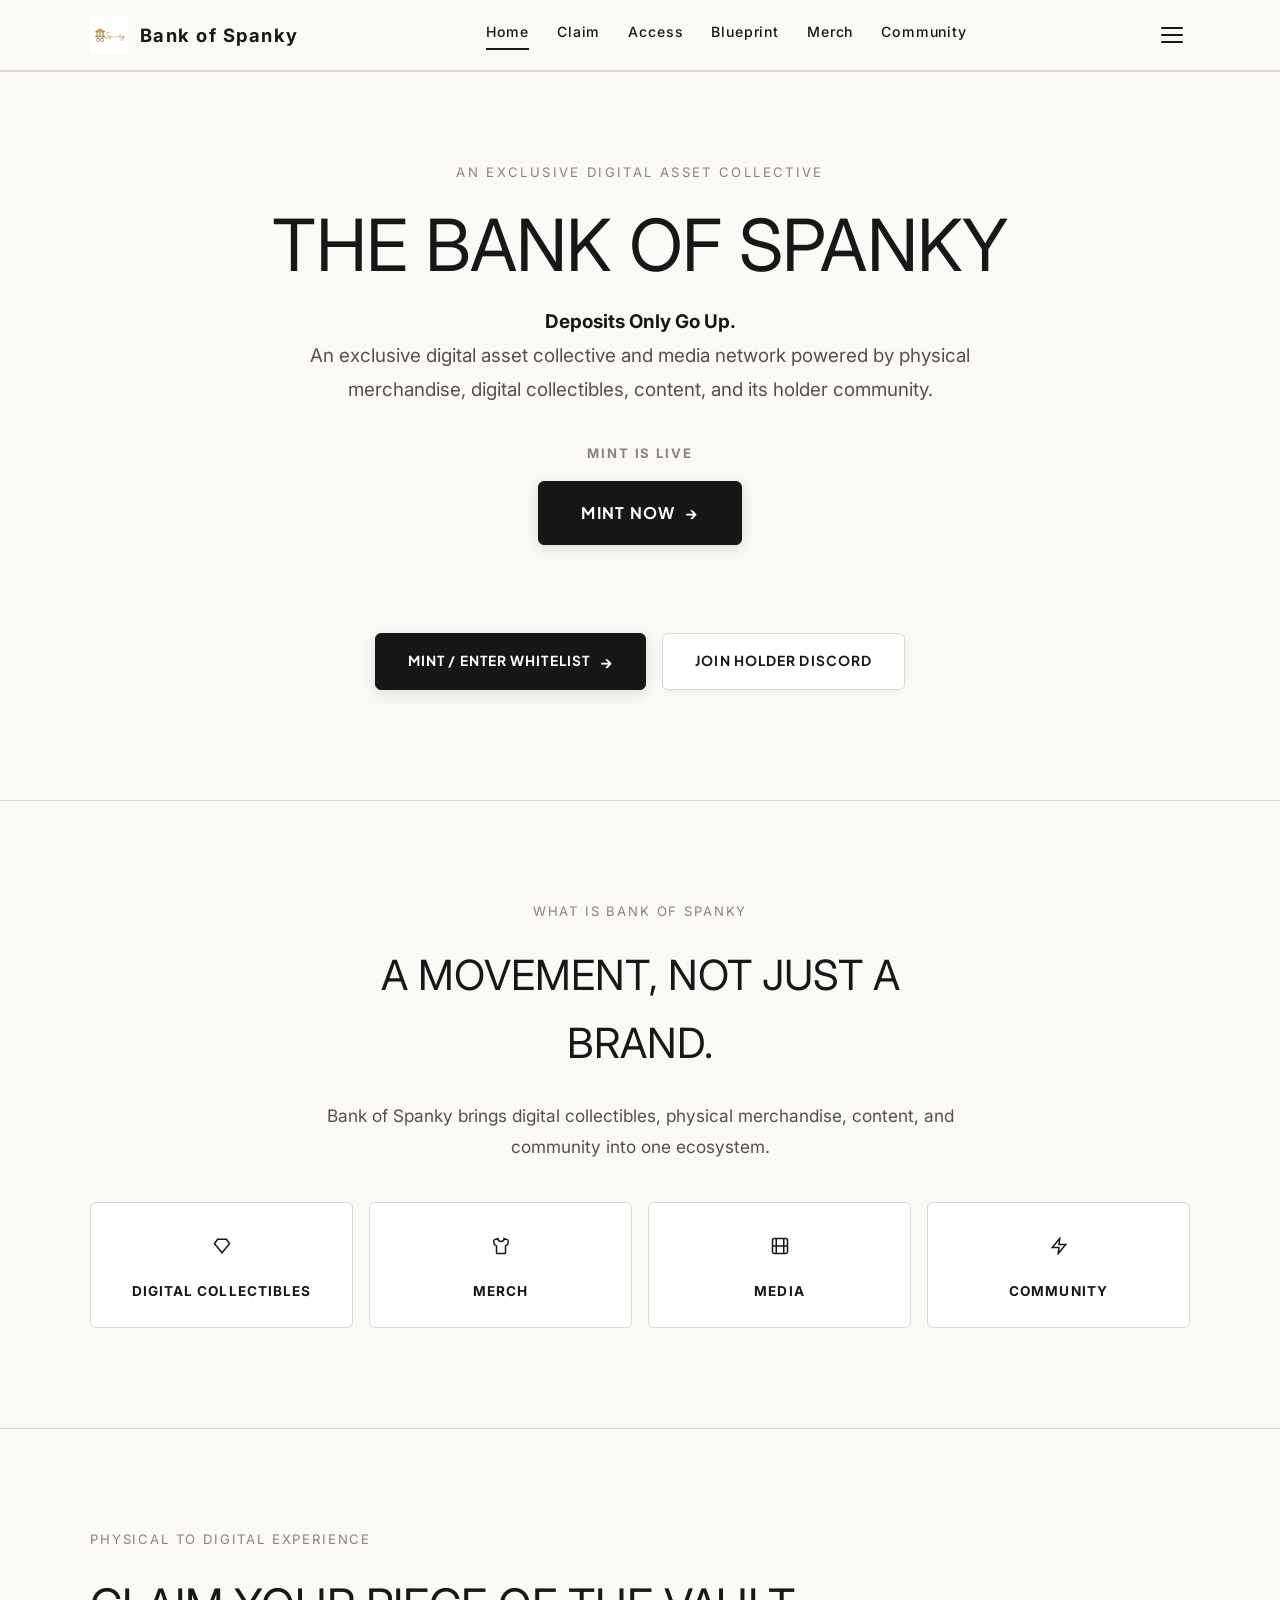
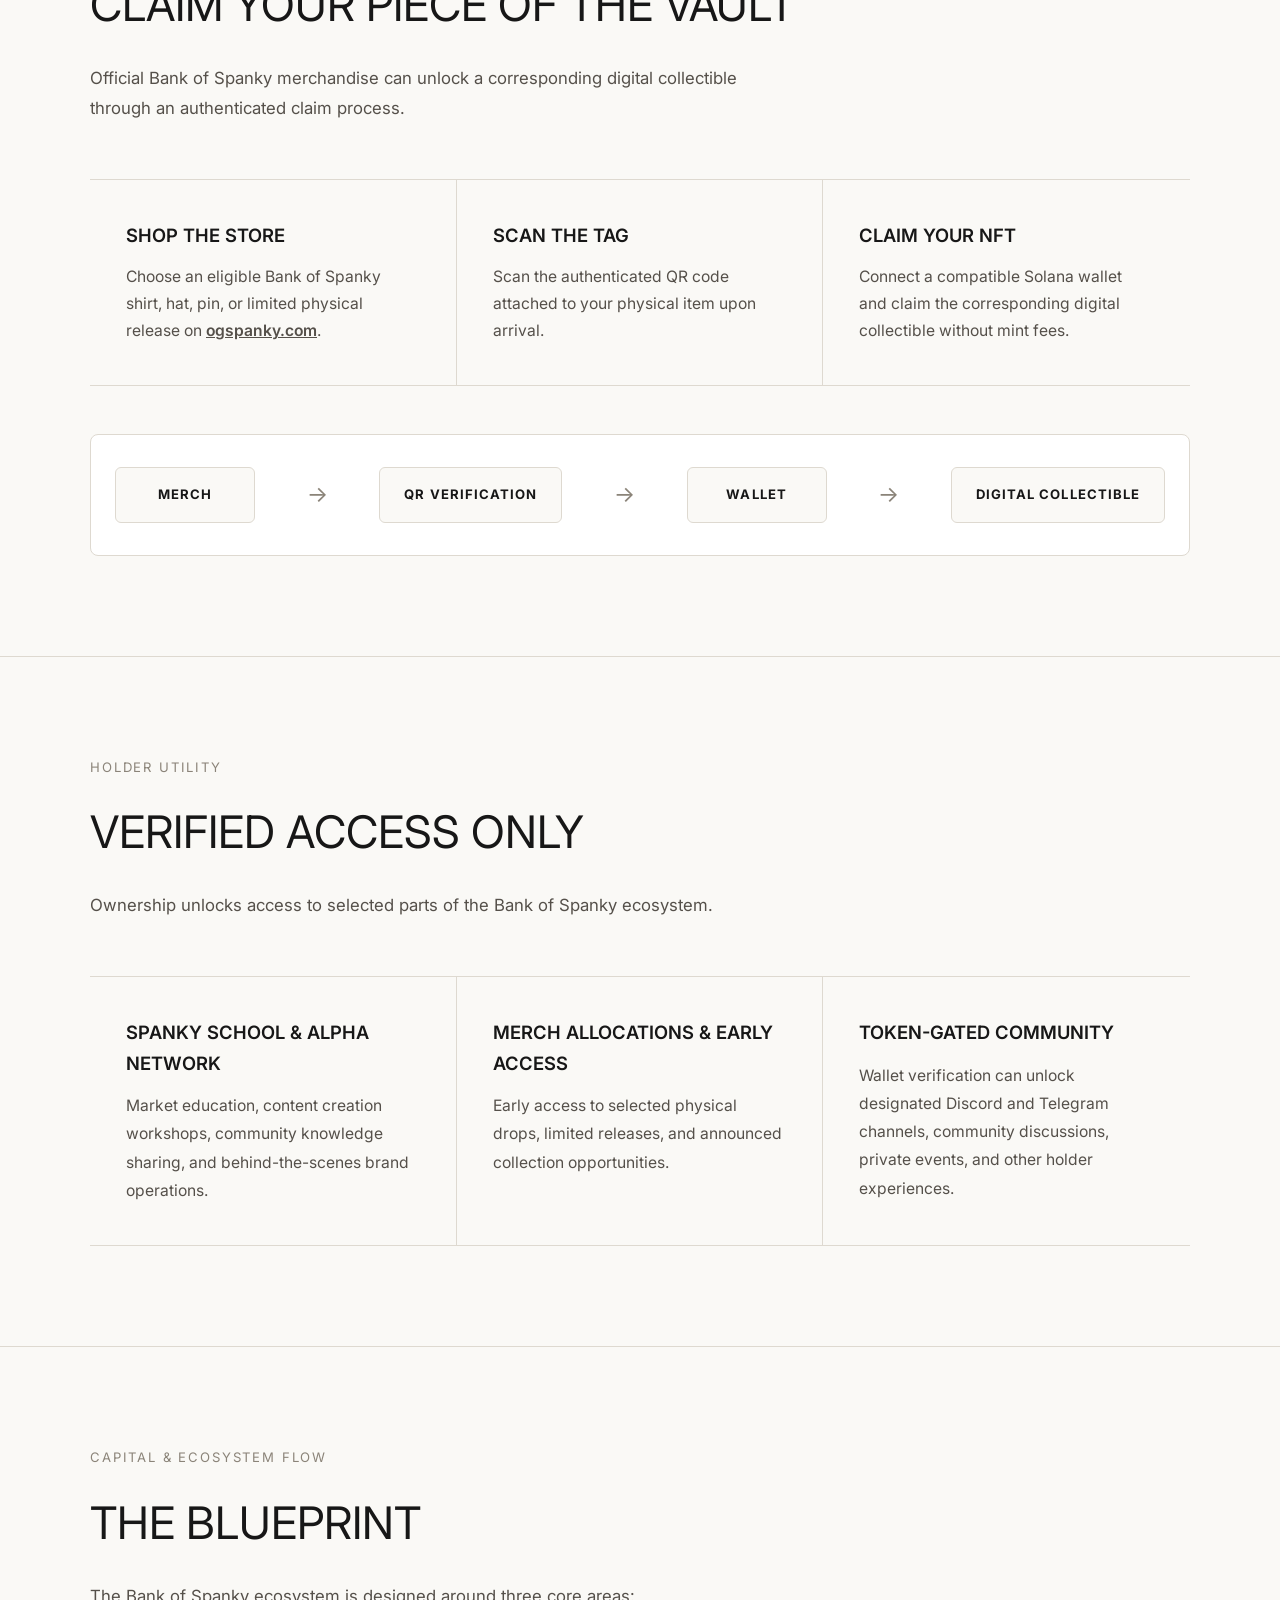
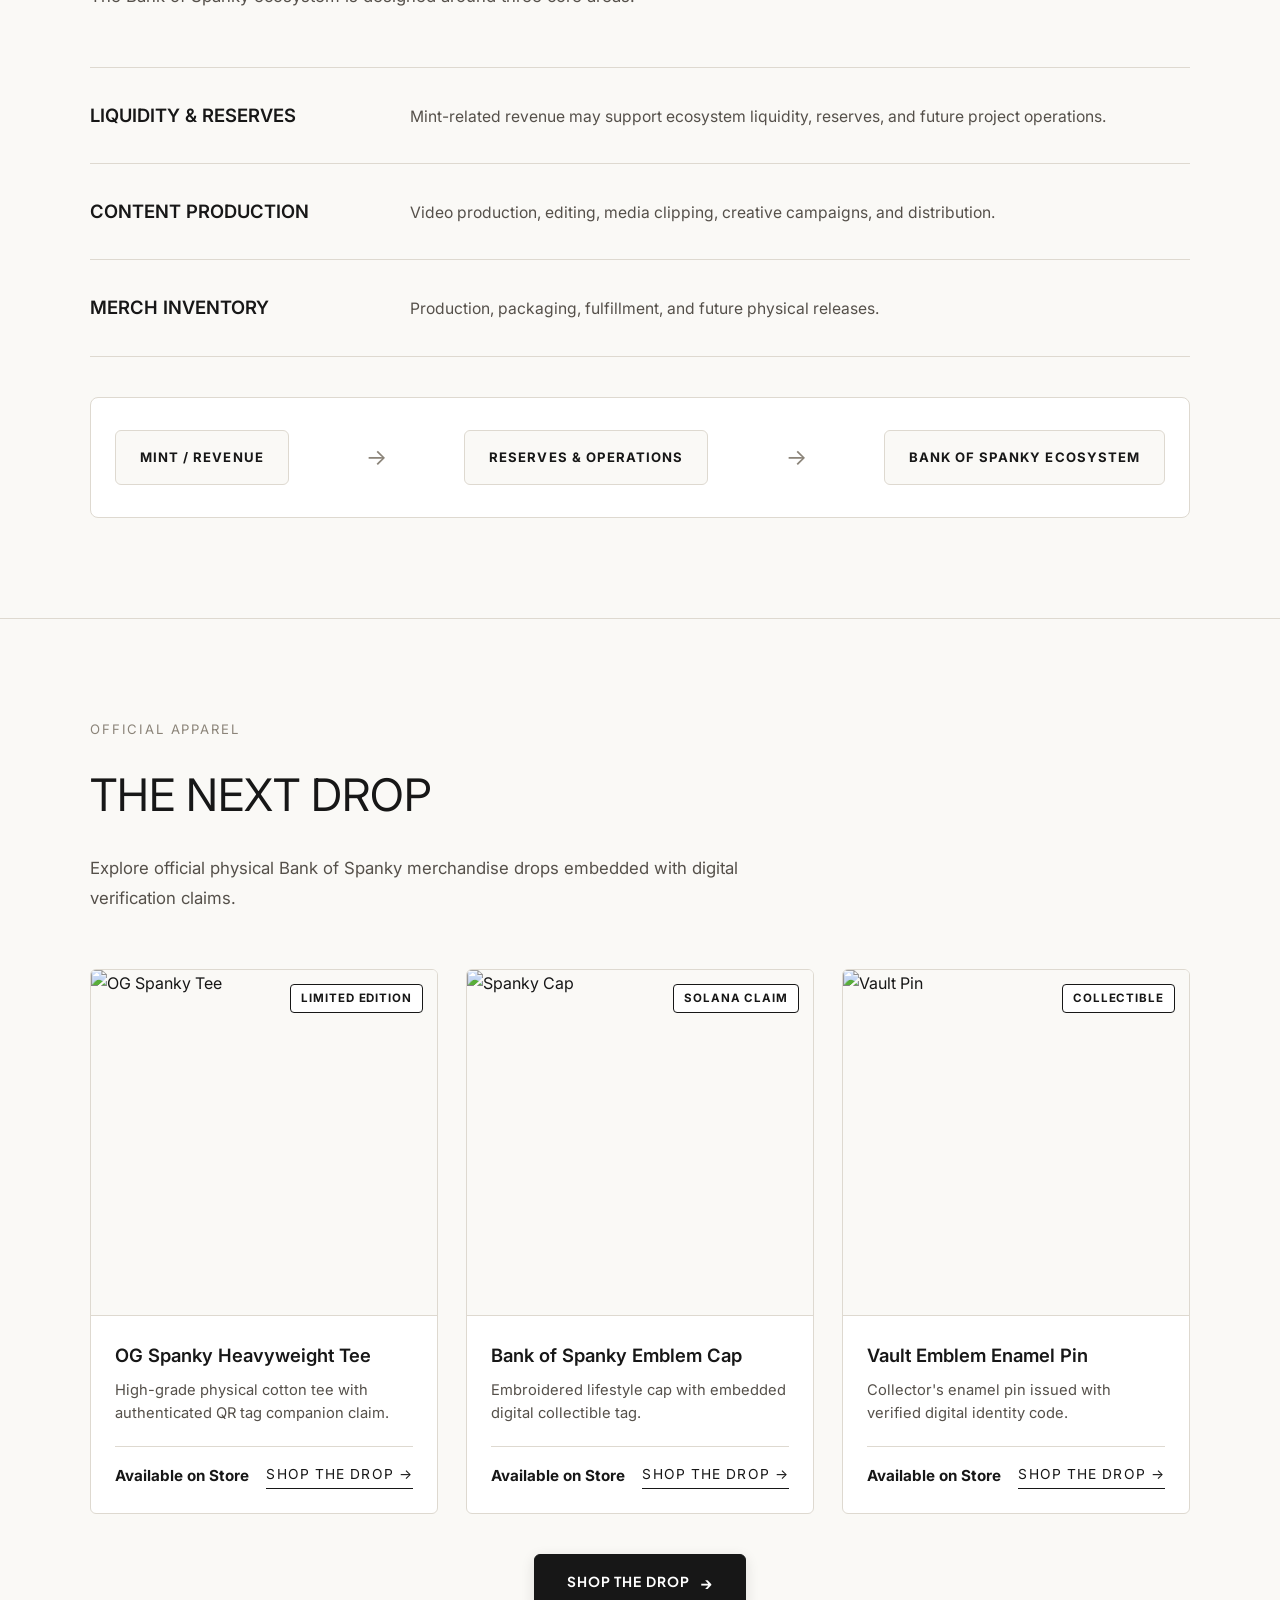
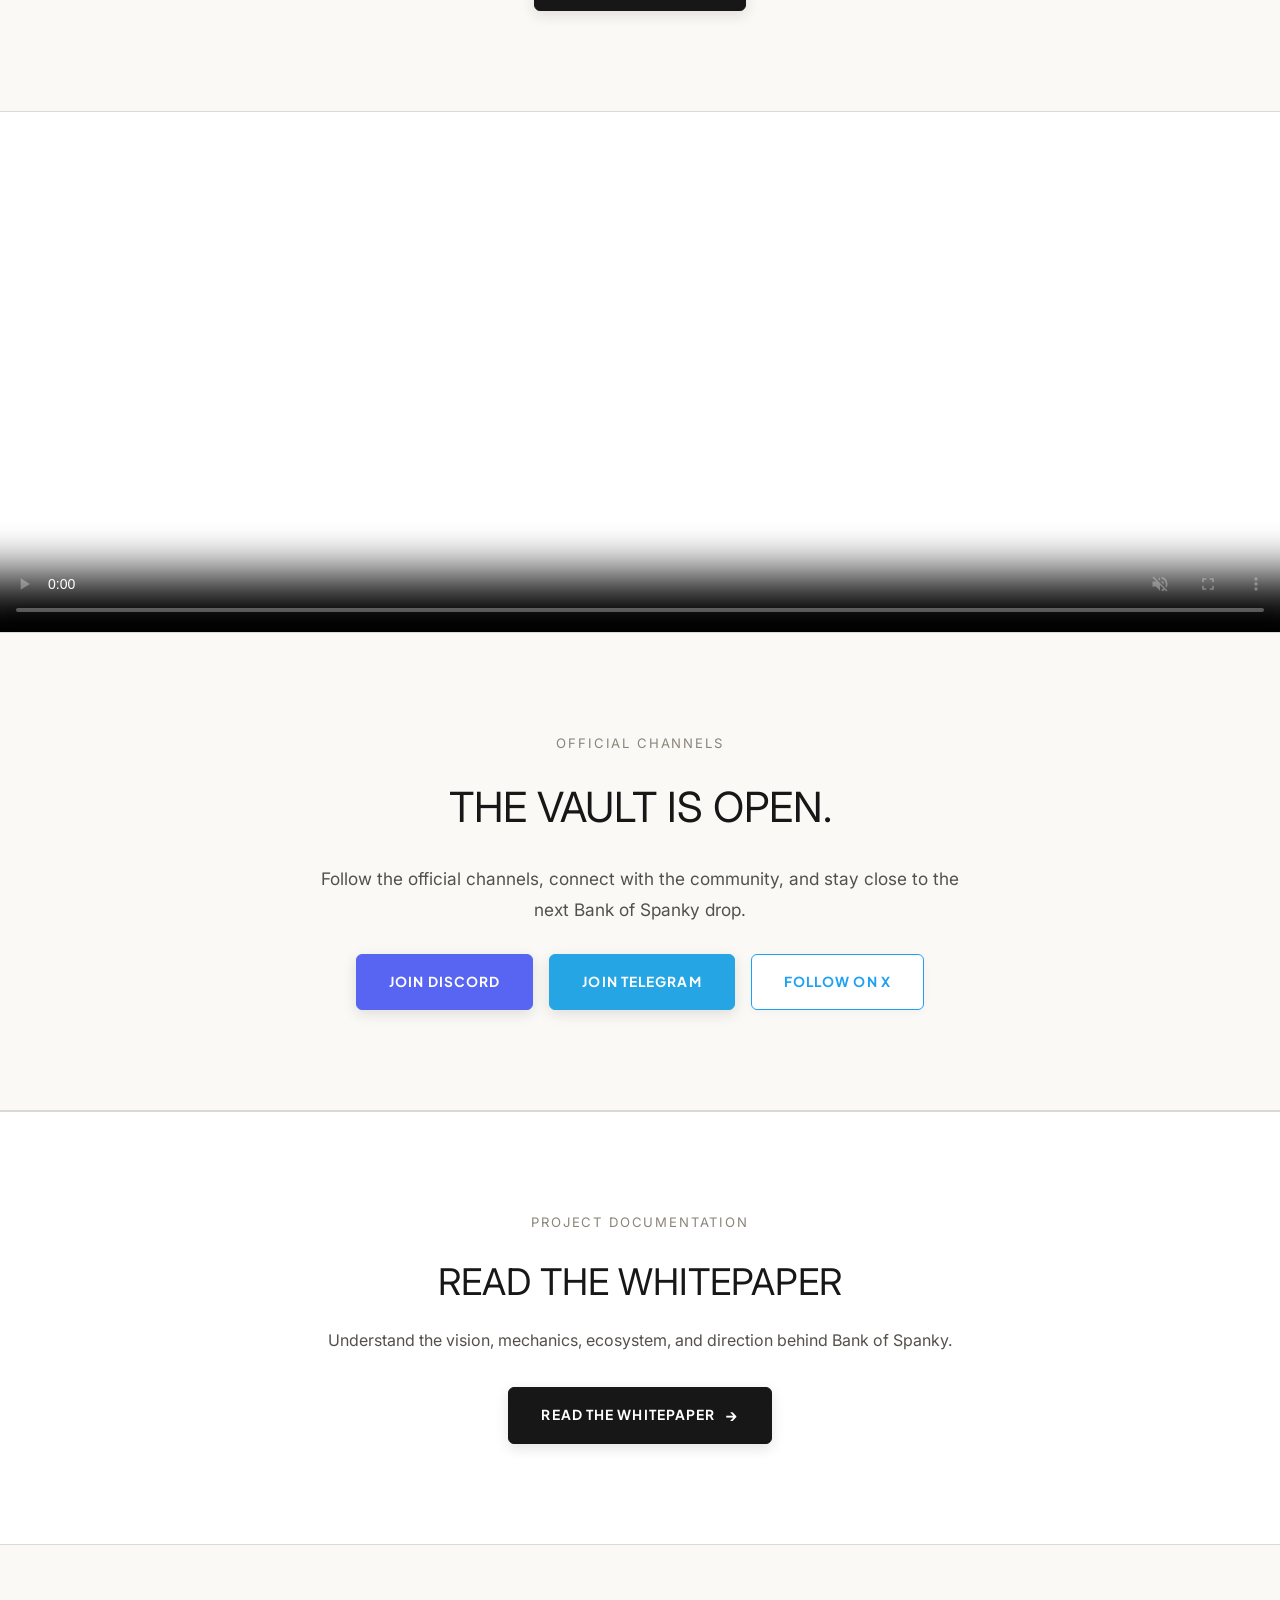
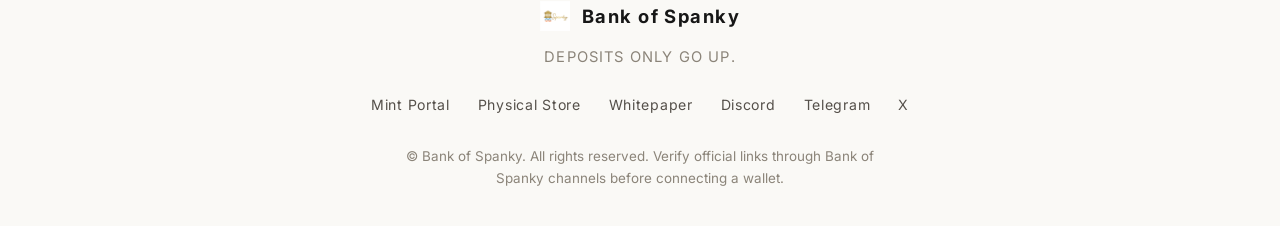
==== commit af957a15: "Use official vector logos for Phantom & Solflare, replace all emojis with SVG icons, and clean up da" ====
--- a/index.html
+++ b/index.html
@@ -801,19 +801,27 @@
             
             <div class="pill-matrix">
                 <div class="pill-item">
-                    <span class="pill-icon">💎</span>
+                    <span class="pill-icon">
+                        <svg width="18" height="18" viewBox="0 0 24 24" fill="none" stroke="currentColor" stroke-width="2"><path d="M6 3h12l4 6-10 12L2 9z"/></svg>
+                    </span>
                     <span class="pill-title">DIGITAL COLLECTIBLES</span>
                 </div>
                 <div class="pill-item">
-                    <span class="pill-icon">👕</span>
+                    <span class="pill-icon">
+                        <svg width="18" height="18" viewBox="0 0 24 24" fill="none" stroke="currentColor" stroke-width="2"><path d="M20.38 3.46L16 2a4 4 0 01-8 0L3.62 3.46a2 2 0 00-1.34 2.23l.58 3.47a2 2 0 00.99 1.41L6 12v9a1 1 0 001 1h10a1 1 0 001-1v-9l2.15-1.43a2 2 0 00.99-1.41l.58-3.47a2 2 0 00-1.34-2.23z"/></svg>
+                    </span>
                     <span class="pill-title">MERCH</span>
                 </div>
                 <div class="pill-item">
-                    <span class="pill-icon">🎬</span>
+                    <span class="pill-icon">
+                        <svg width="18" height="18" viewBox="0 0 24 24" fill="none" stroke="currentColor" stroke-width="2"><rect x="2" y="2" width="20" height="20" rx="2.18" ry="2.18"/><line x1="7" y1="2" x2="7" y2="22"/><line x1="17" y1="2" x2="17" y2="22"/><line x1="2" y1="12" x2="22" y2="12"/></svg>
+                    </span>
                     <span class="pill-title">MEDIA</span>
                 </div>
                 <div class="pill-item">
-                    <span class="pill-icon">⚡</span>
+                    <span class="pill-icon">
+                        <svg width="18" height="18" viewBox="0 0 24 24" fill="none" stroke="currentColor" stroke-width="2"><polygon points="13 2 3 14 12 14 11 22 21 10 12 10 13 2"/></svg>
+                    </span>
                     <span class="pill-title">COMMUNITY</span>
                 </div>
             </div>
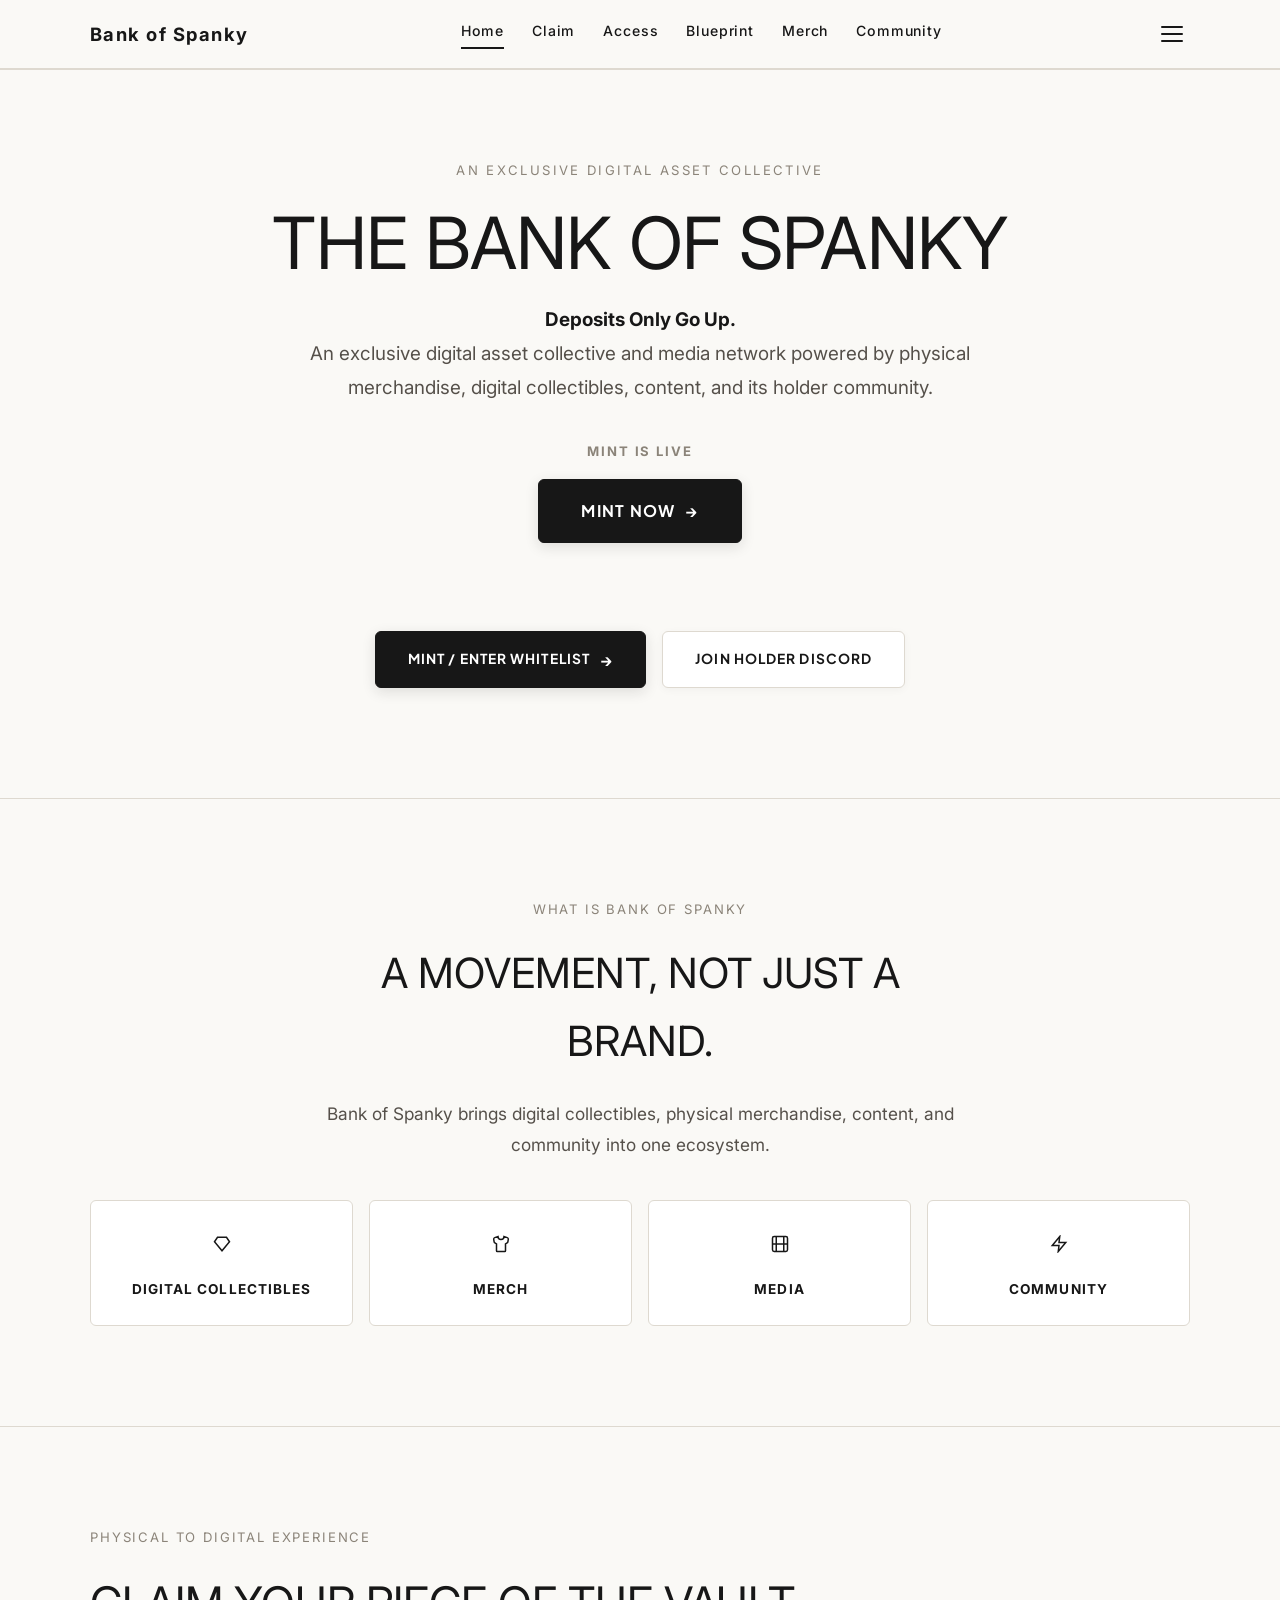
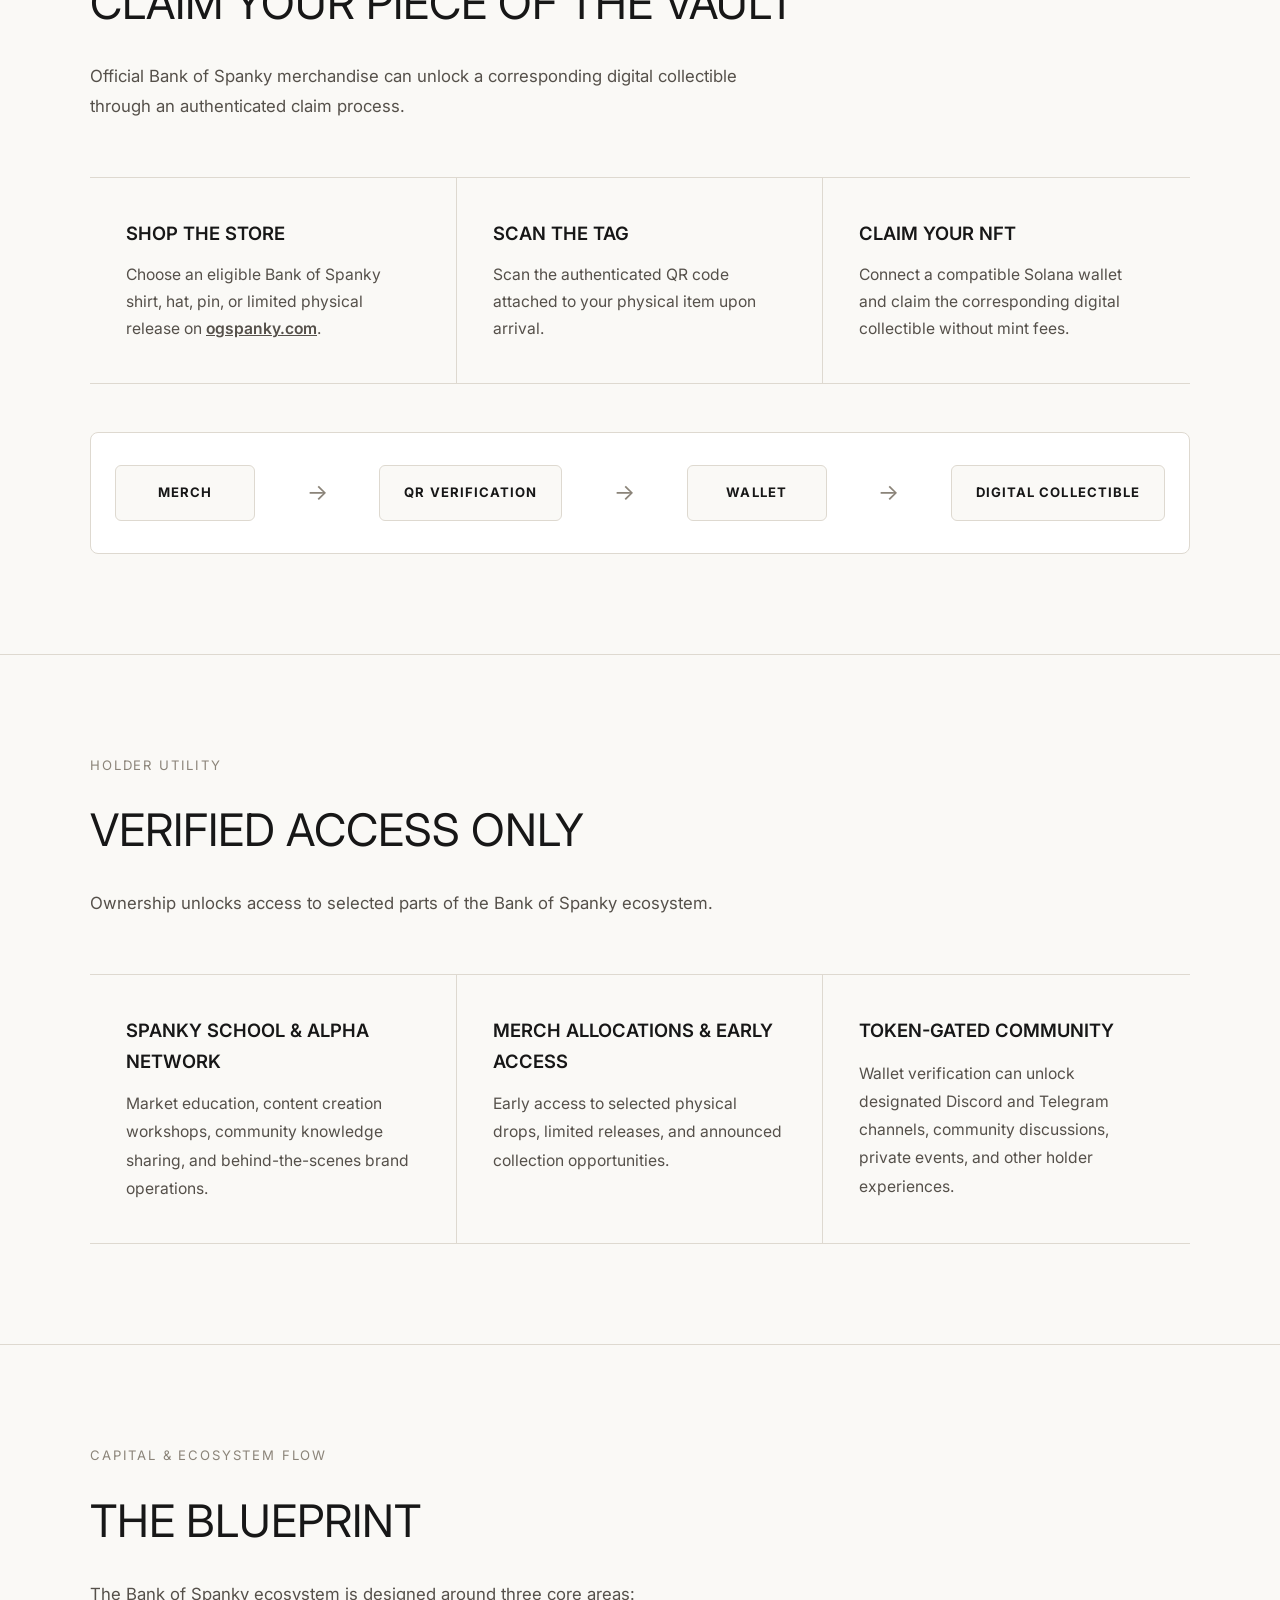
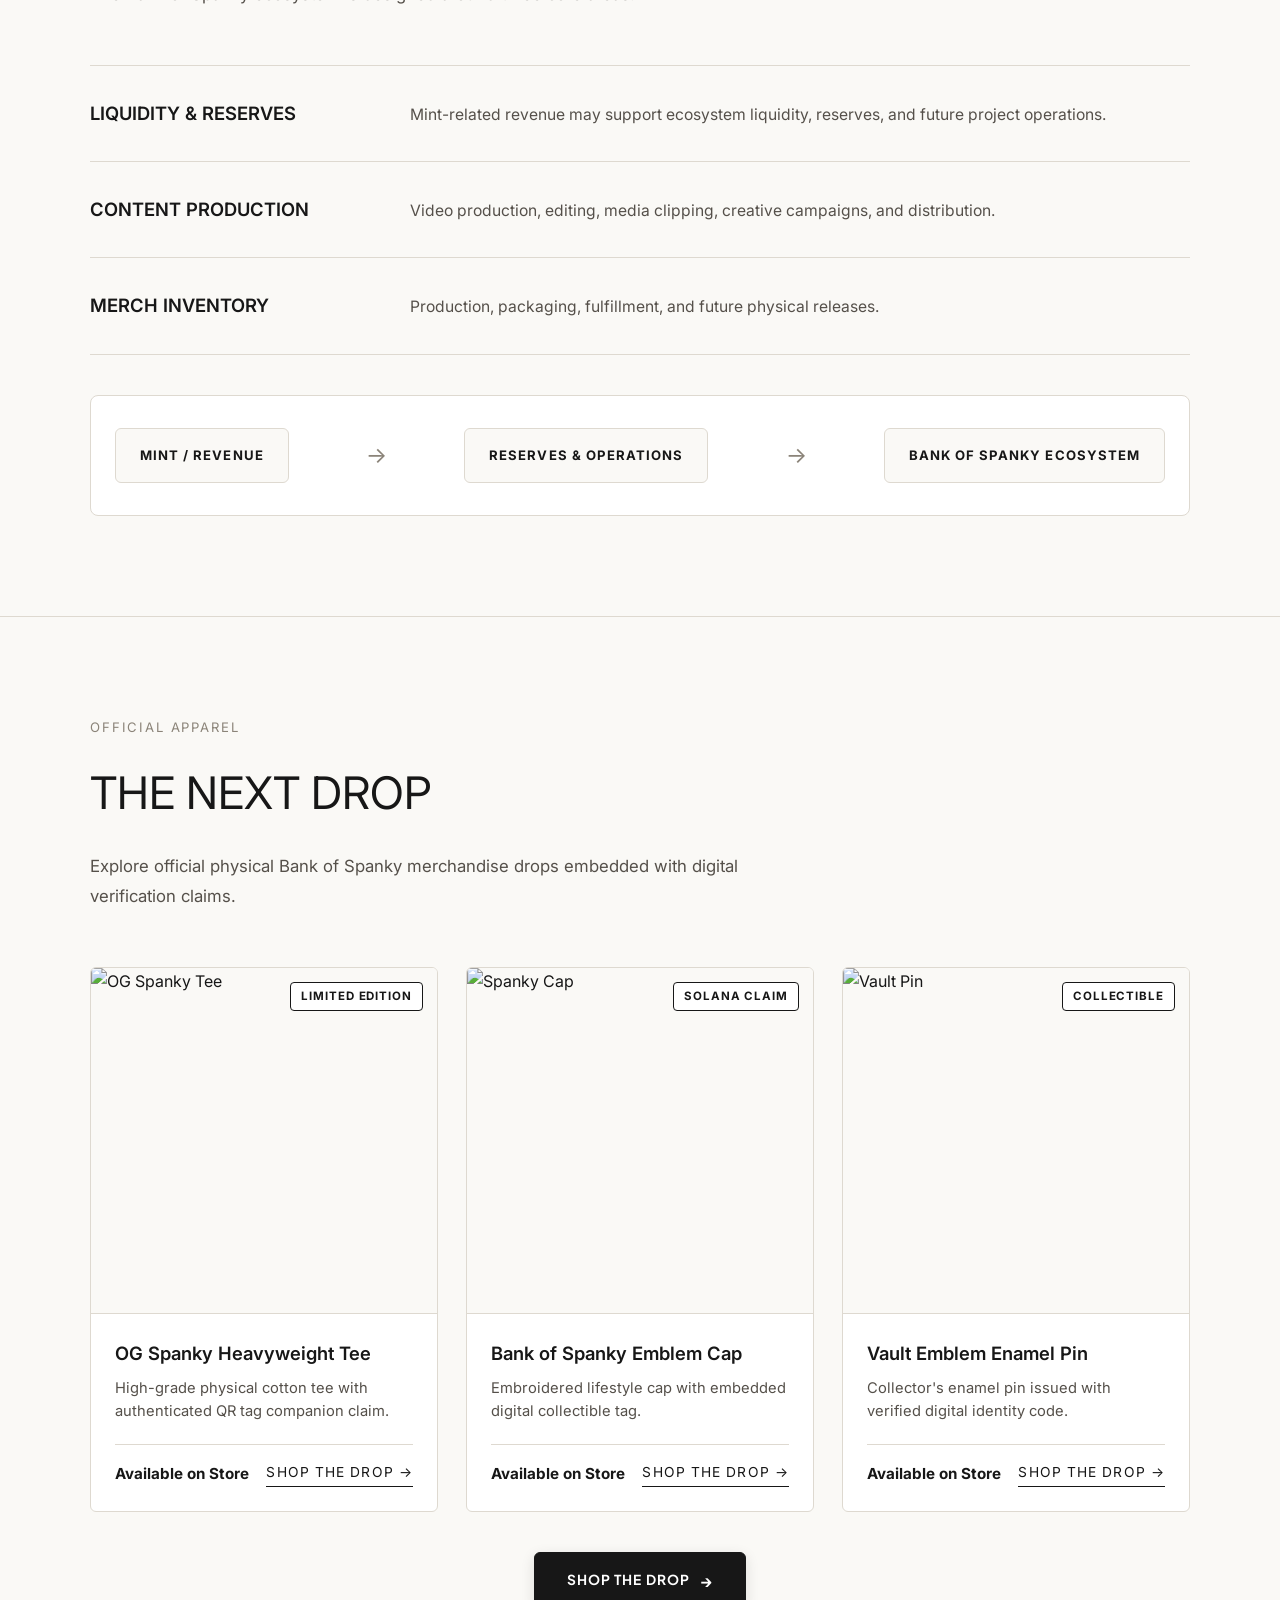
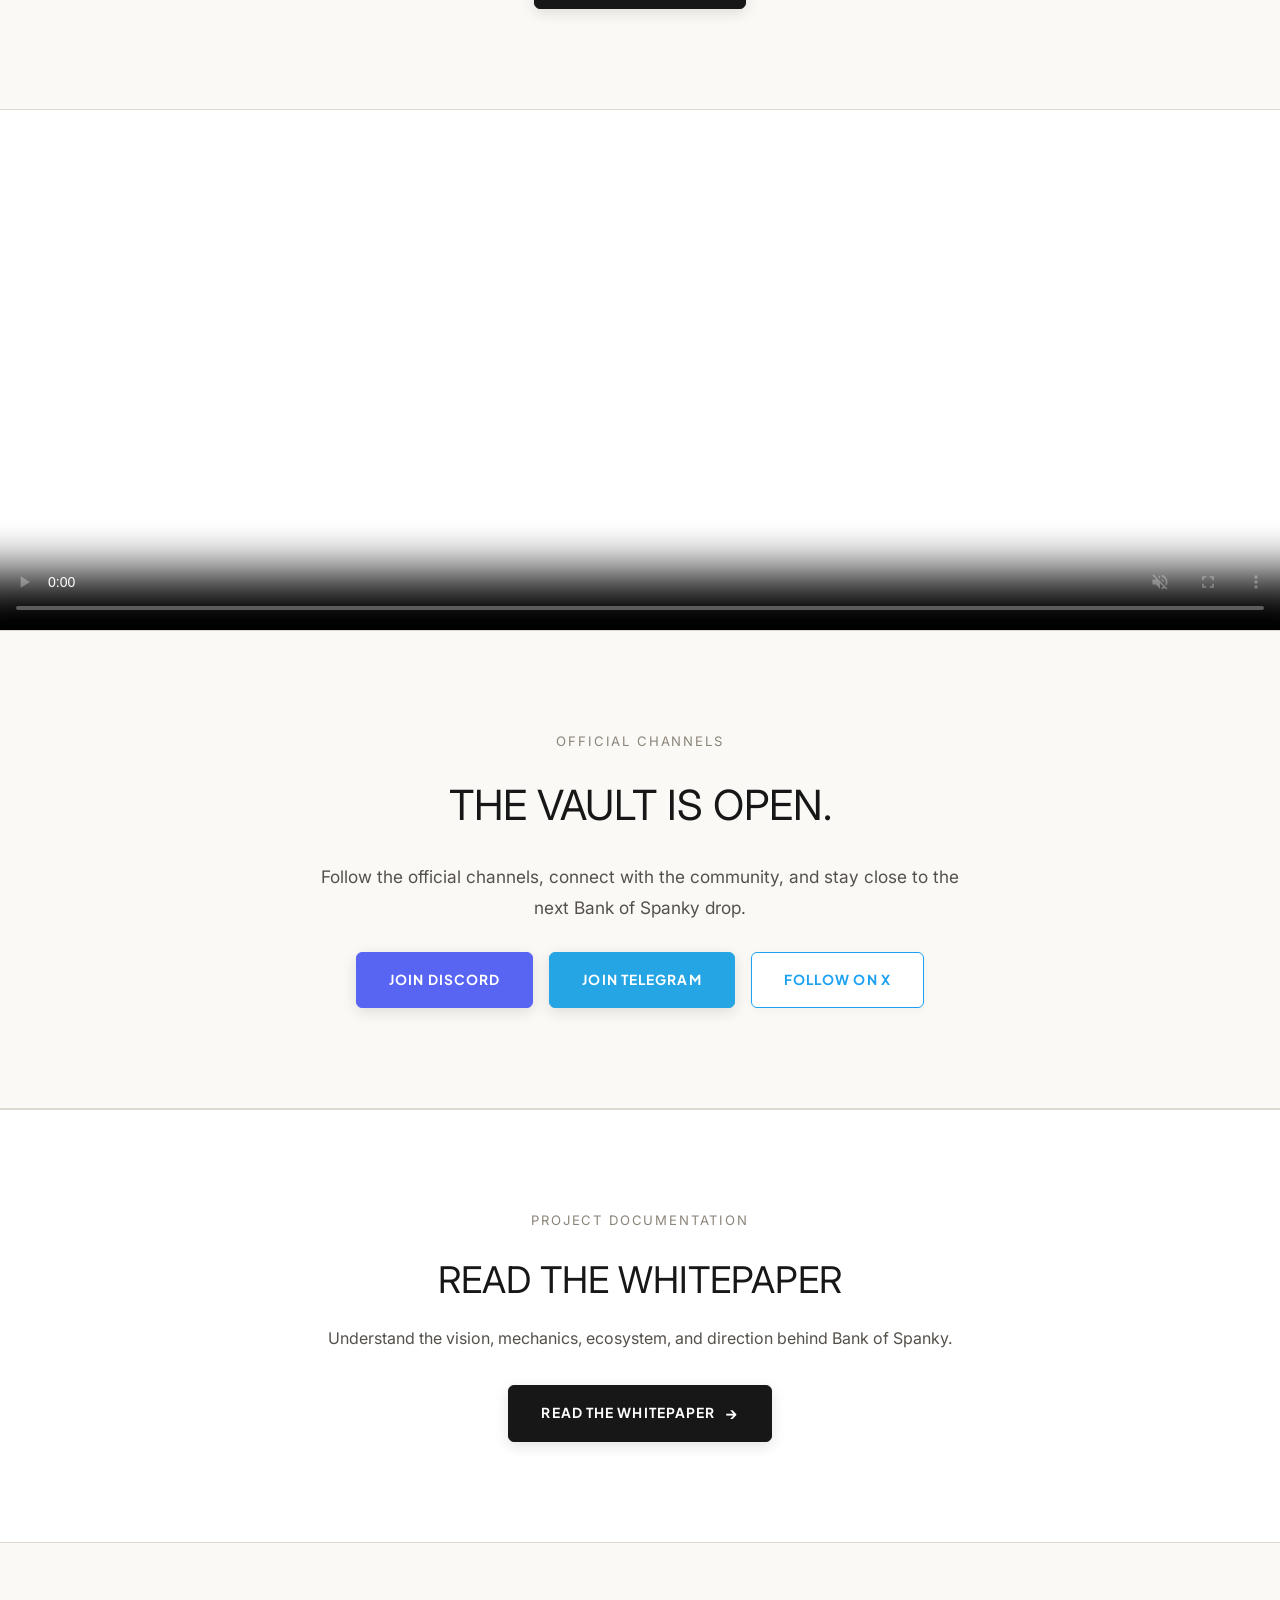
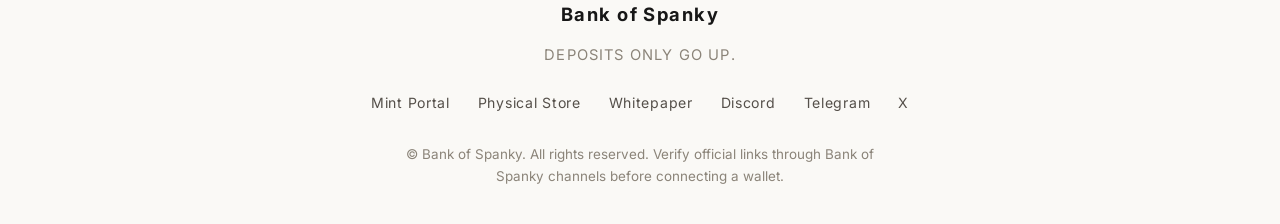
==== commit 115bf07b: "Remove logo image from header and footer across all pages" ====
--- a/index.html
+++ b/index.html
@@ -722,7 +722,6 @@
     <header>
         <nav>
             <div class="brand">
-                <img src="logo.png" alt="Bank of Spanky logo">
                 Bank of Spanky
             </div>
             <div class="navlinks">
@@ -1043,7 +1042,6 @@
     <footer>
         <div class="wrap">
             <div class="brand">
-                <img src="logo.png" alt="Bank of Spanky logo">
                 Bank of Spanky
             </div>
             <div class="footer-tagline">Deposits Only Go Up.</div>
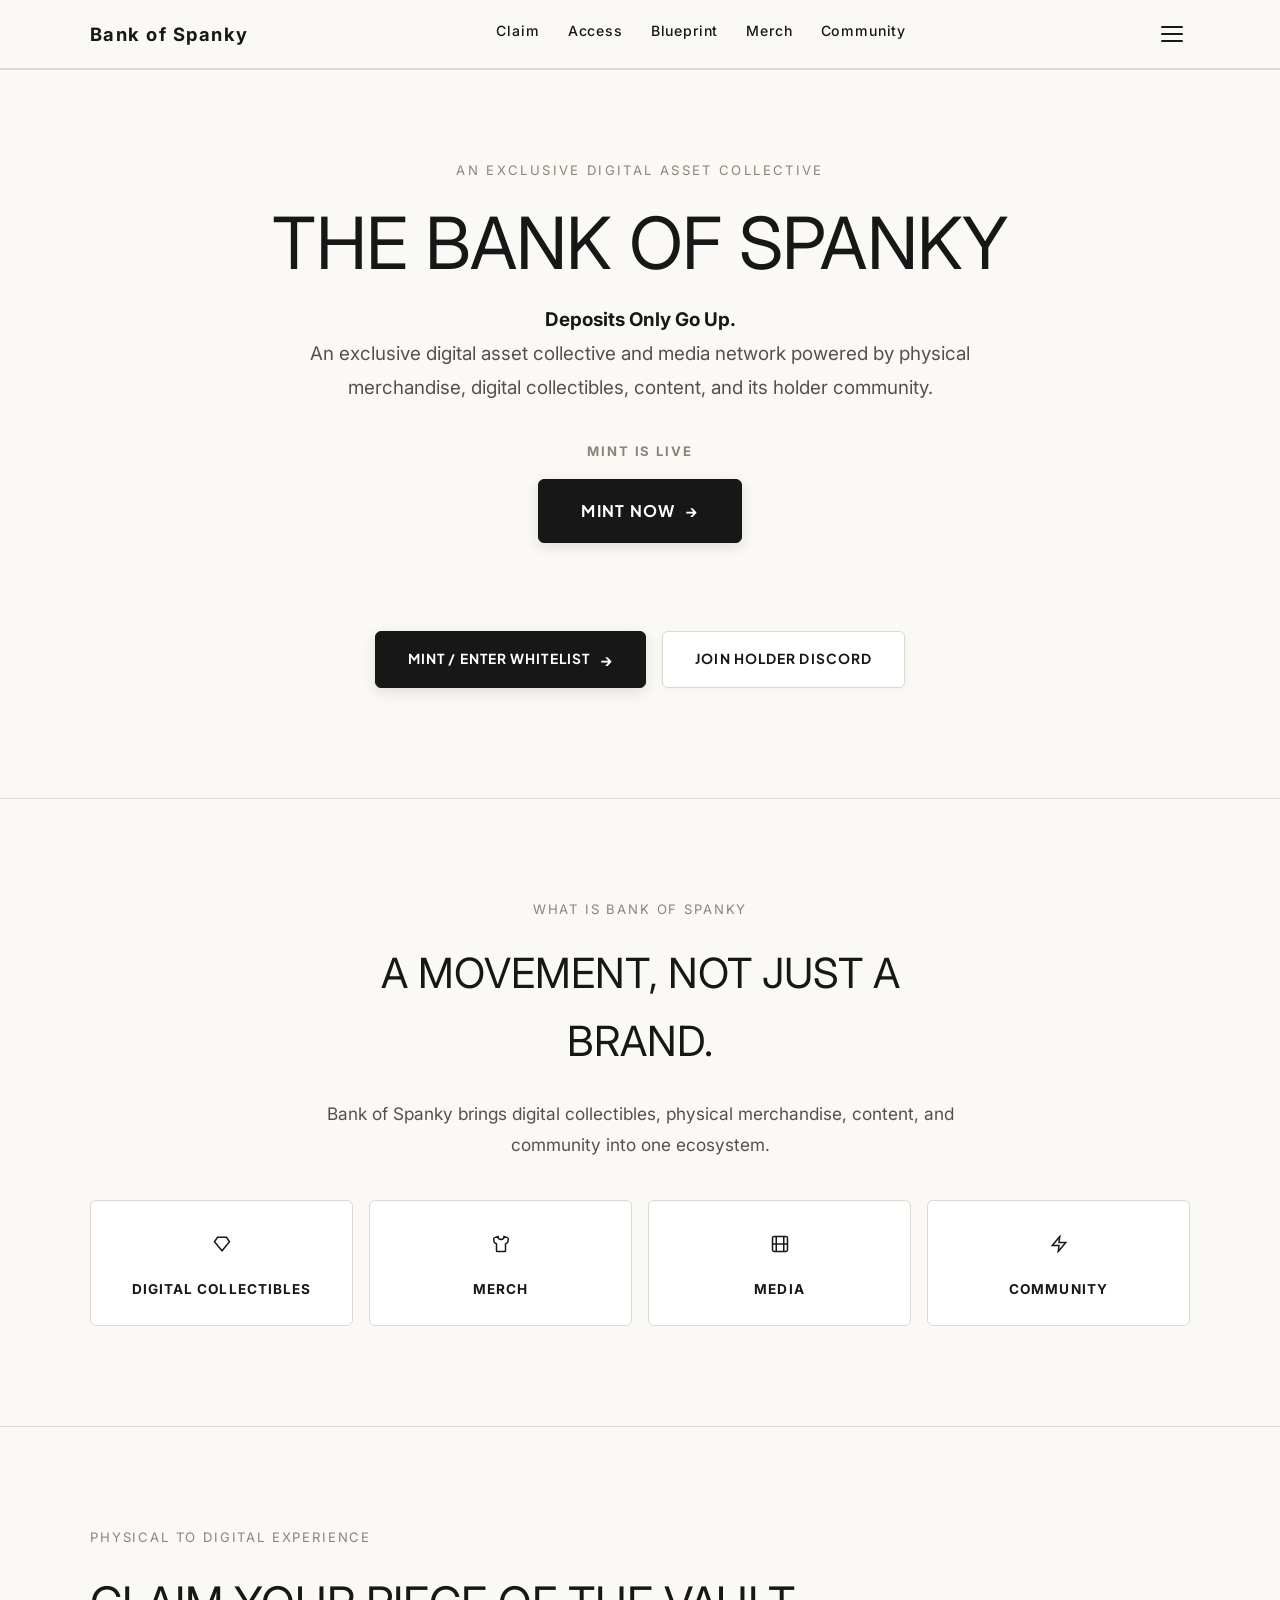
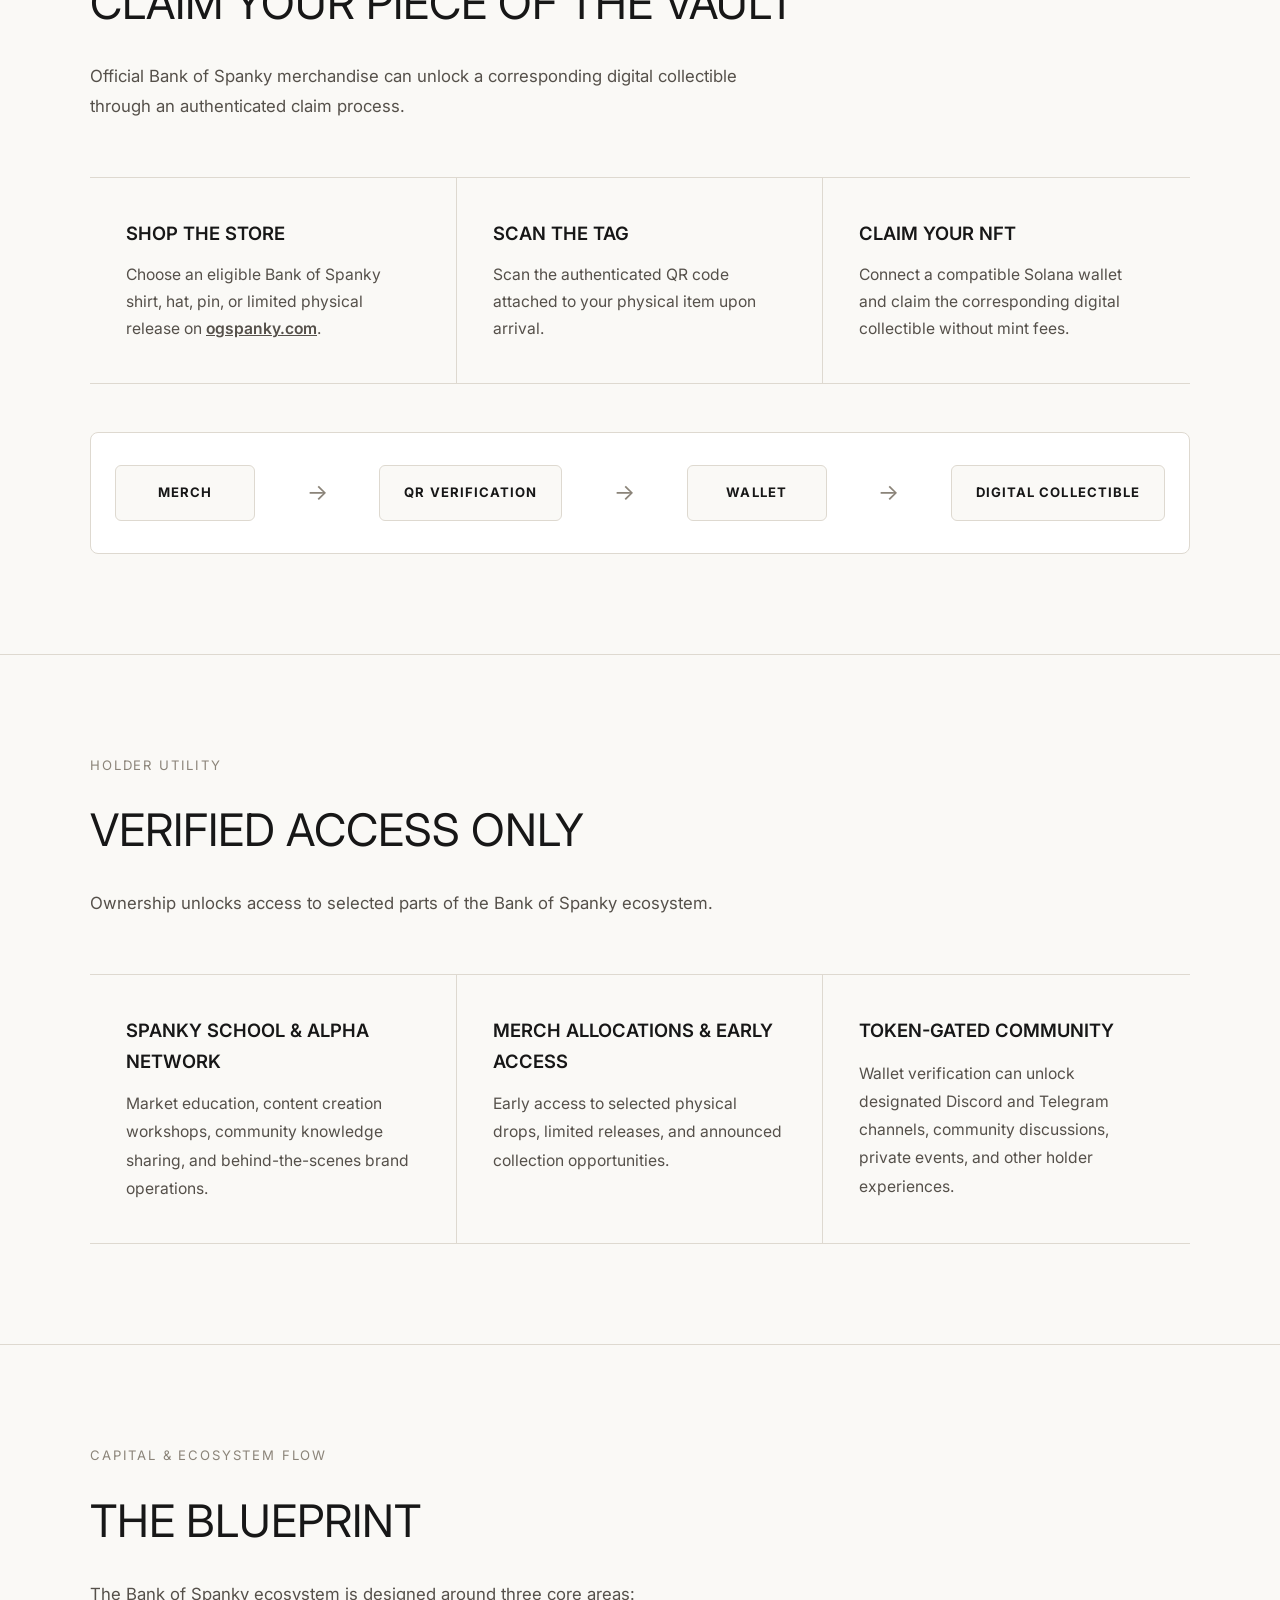
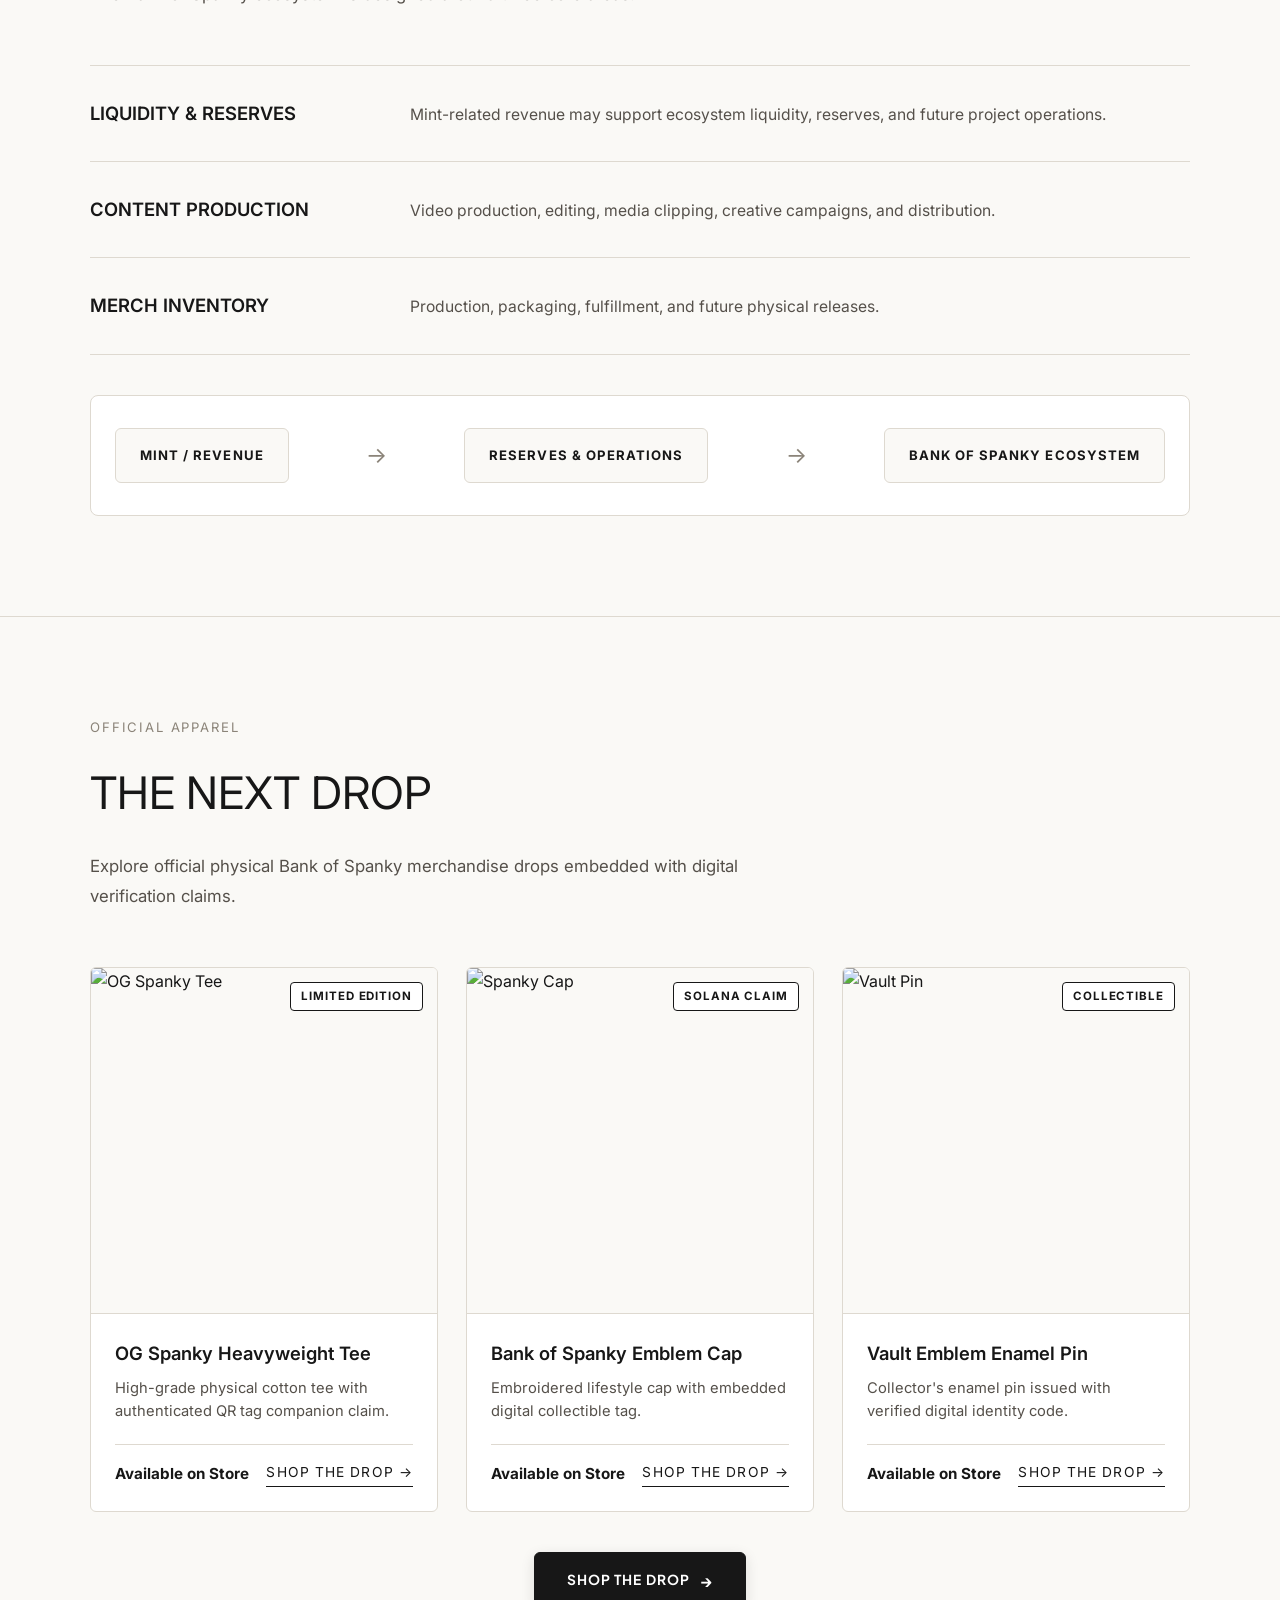
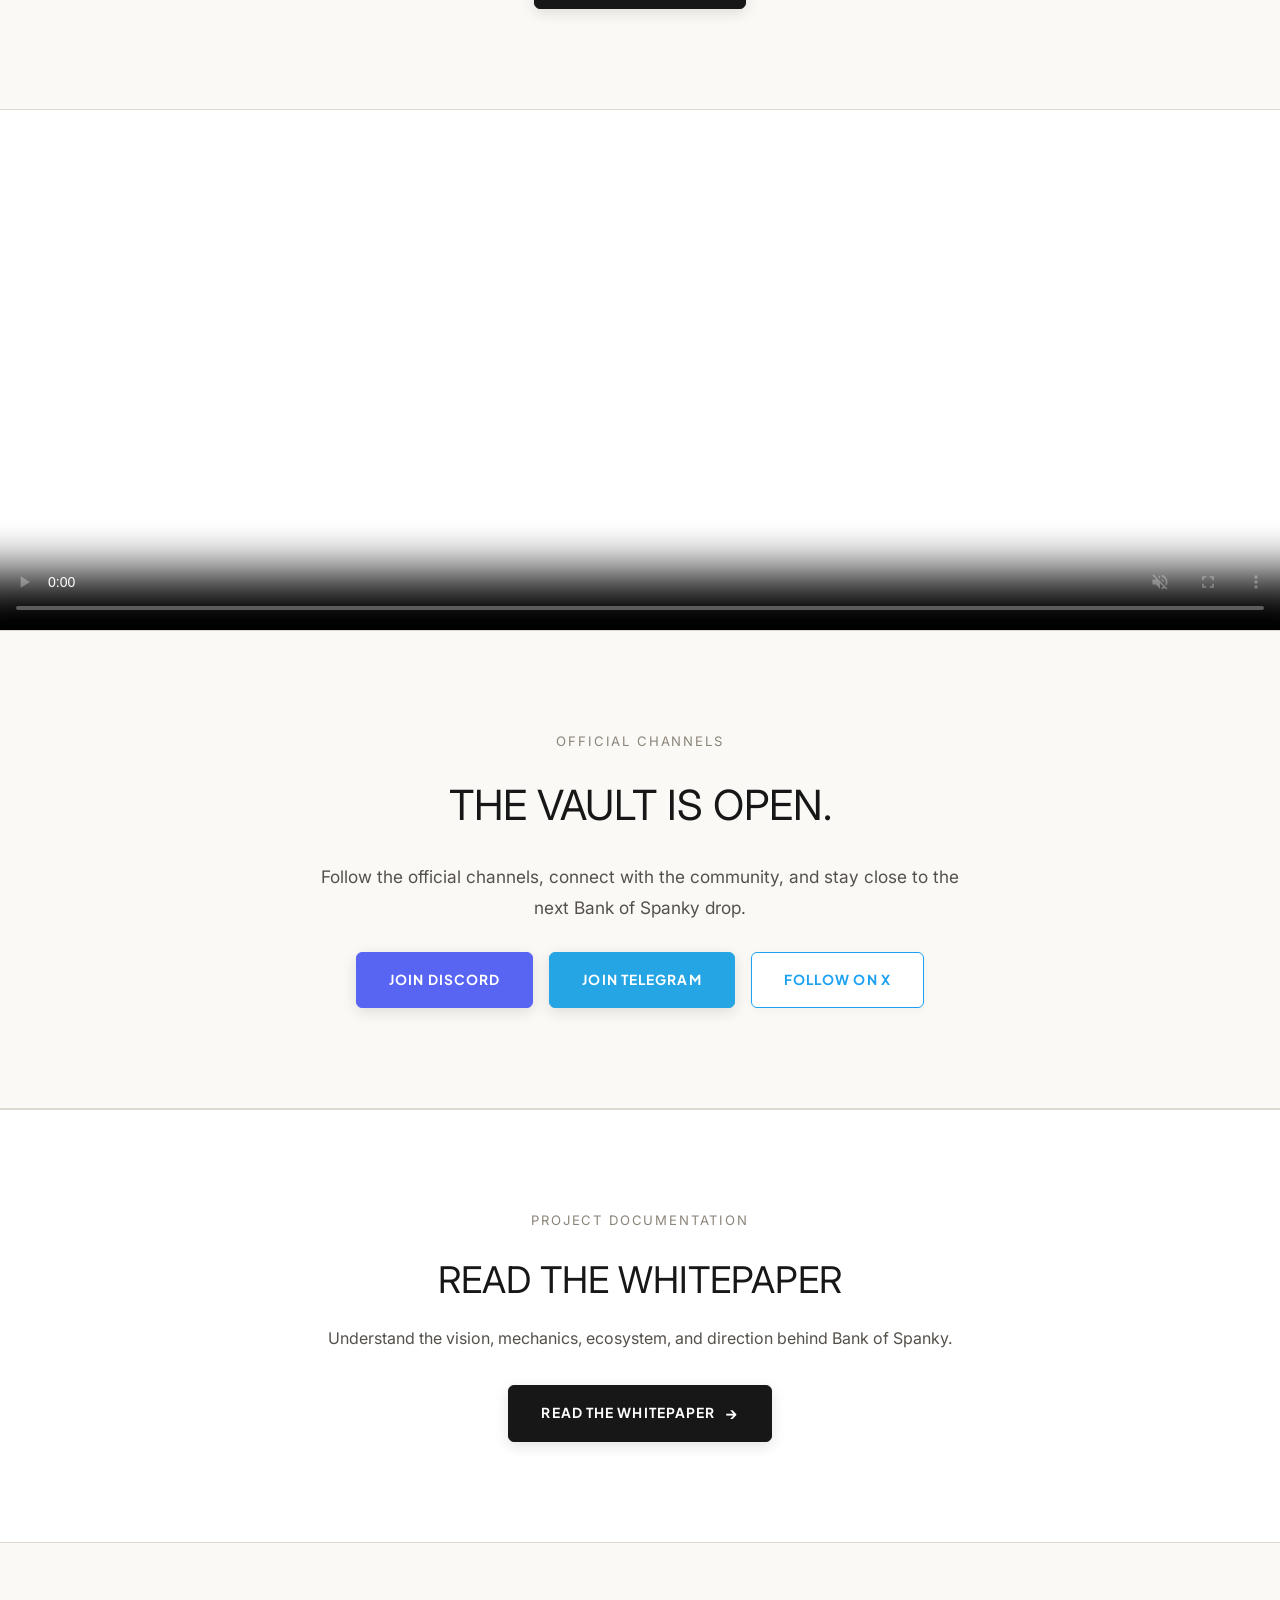
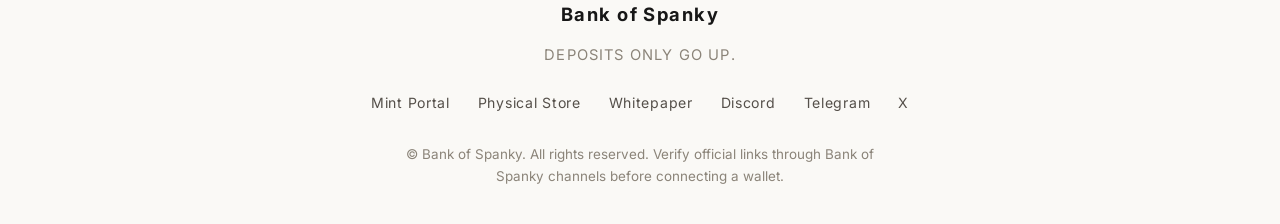
==== commit 3b696d07: "Keep Home link exclusively in mobile hamburger menu across all pages" ====
--- a/index.html
+++ b/index.html
@@ -725,7 +725,6 @@
                 Bank of Spanky
             </div>
             <div class="navlinks">
-                <a href="index.html" class="active">Home</a>
                 <a href="claim.html">Claim</a>
                 <a href="access.html">Access</a>
                 <a href="blueprint.html">Blueprint</a>
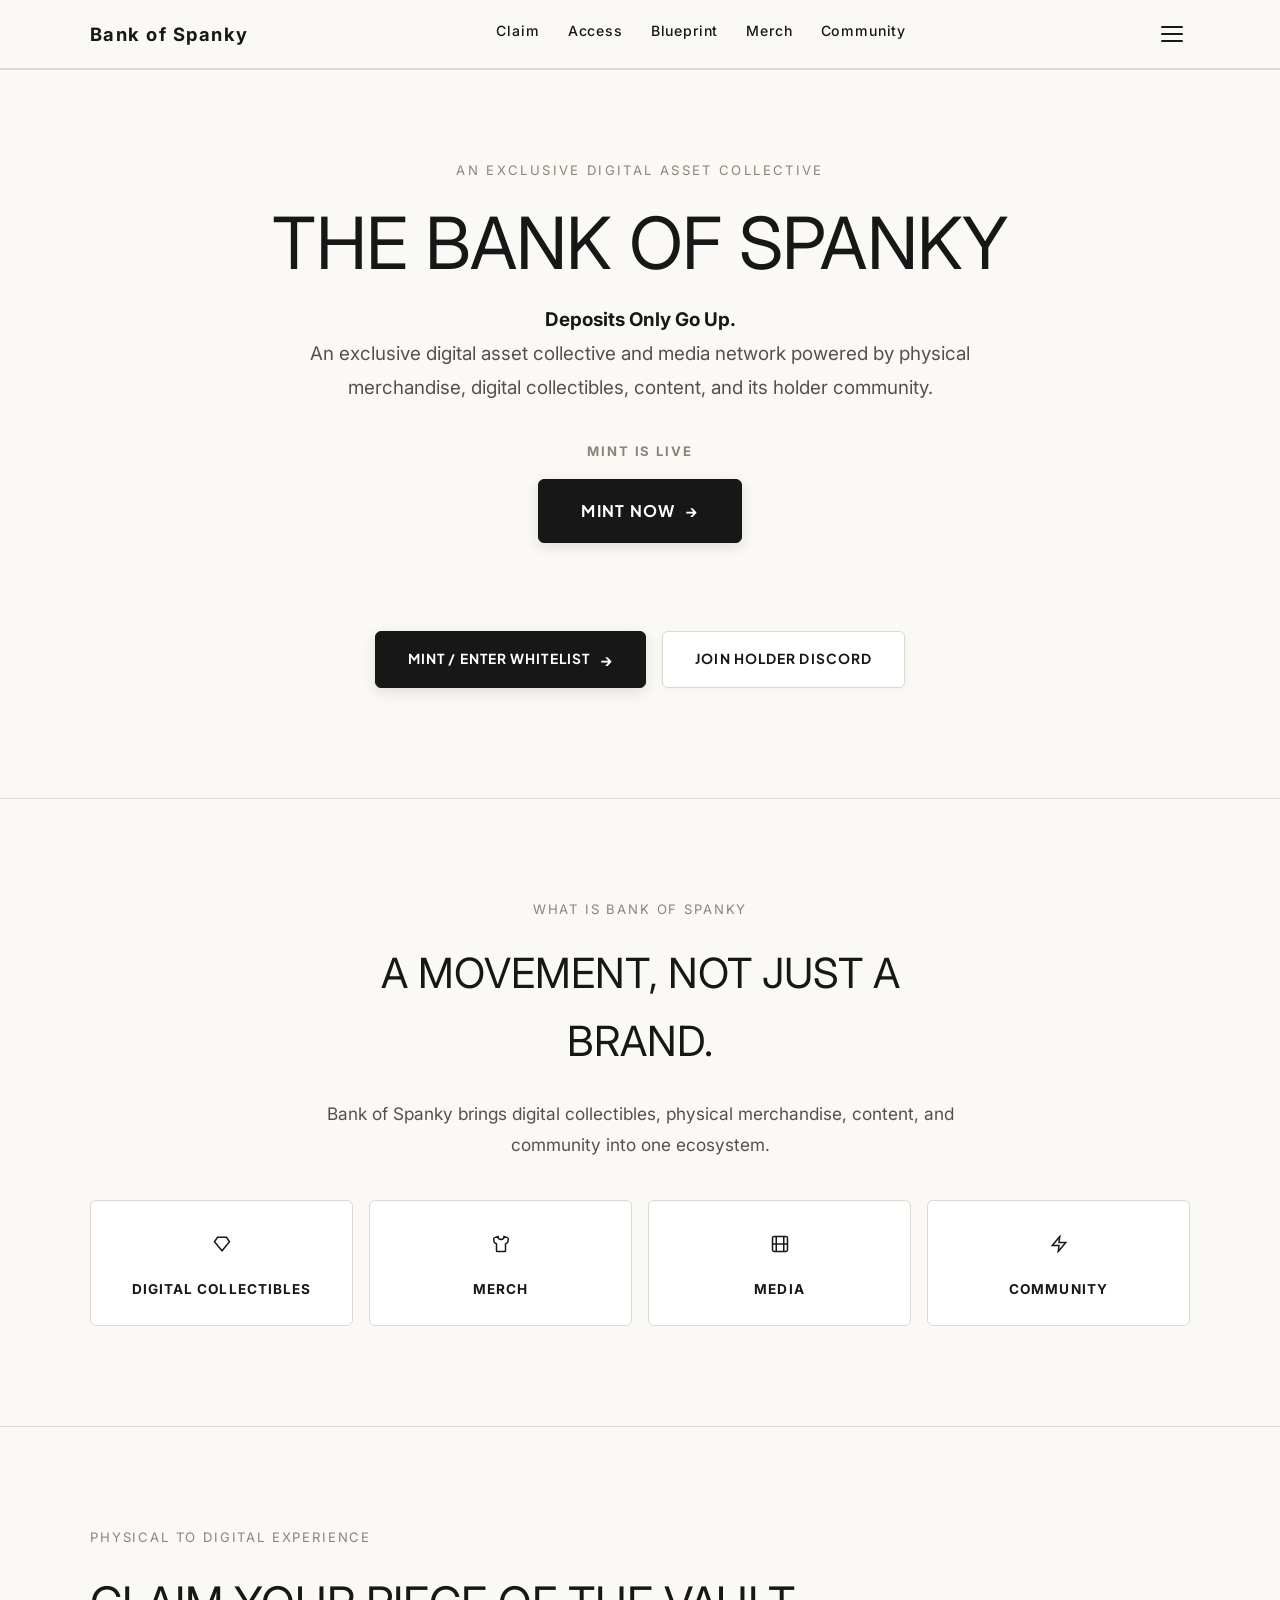
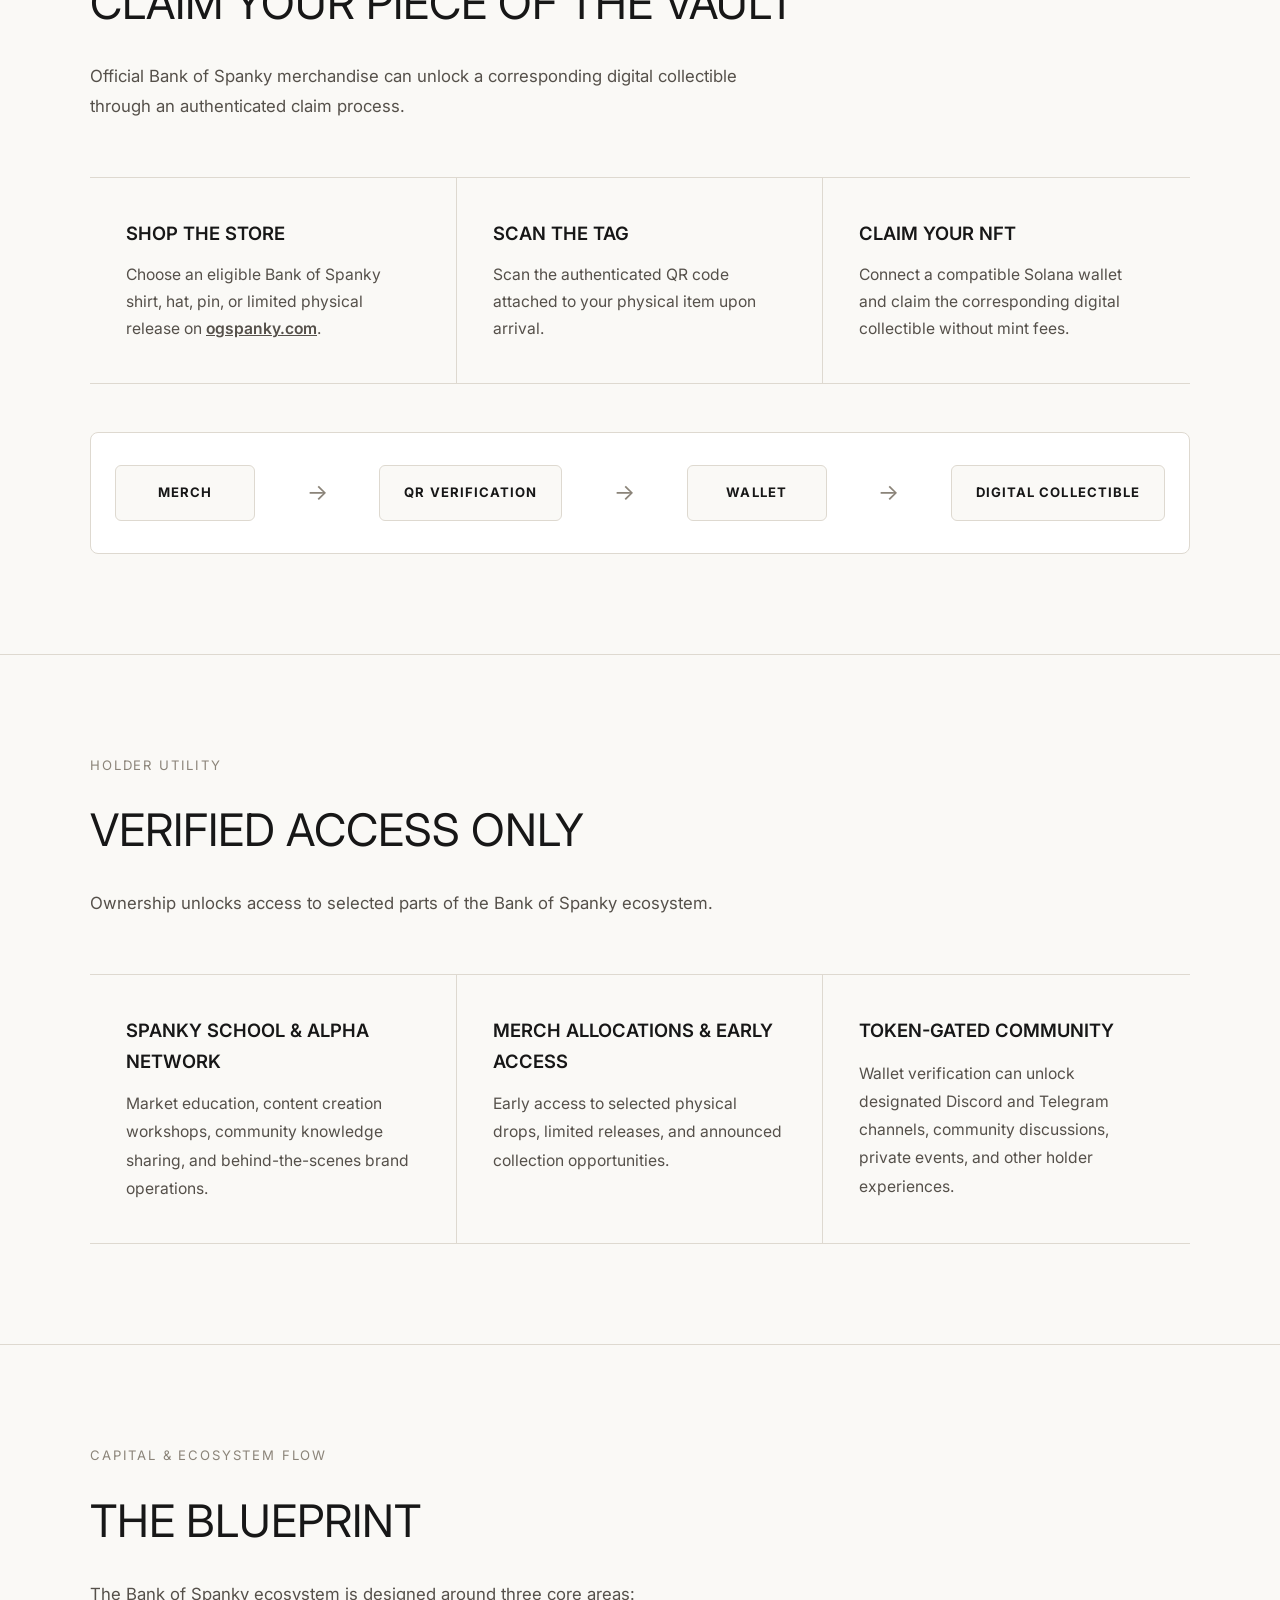
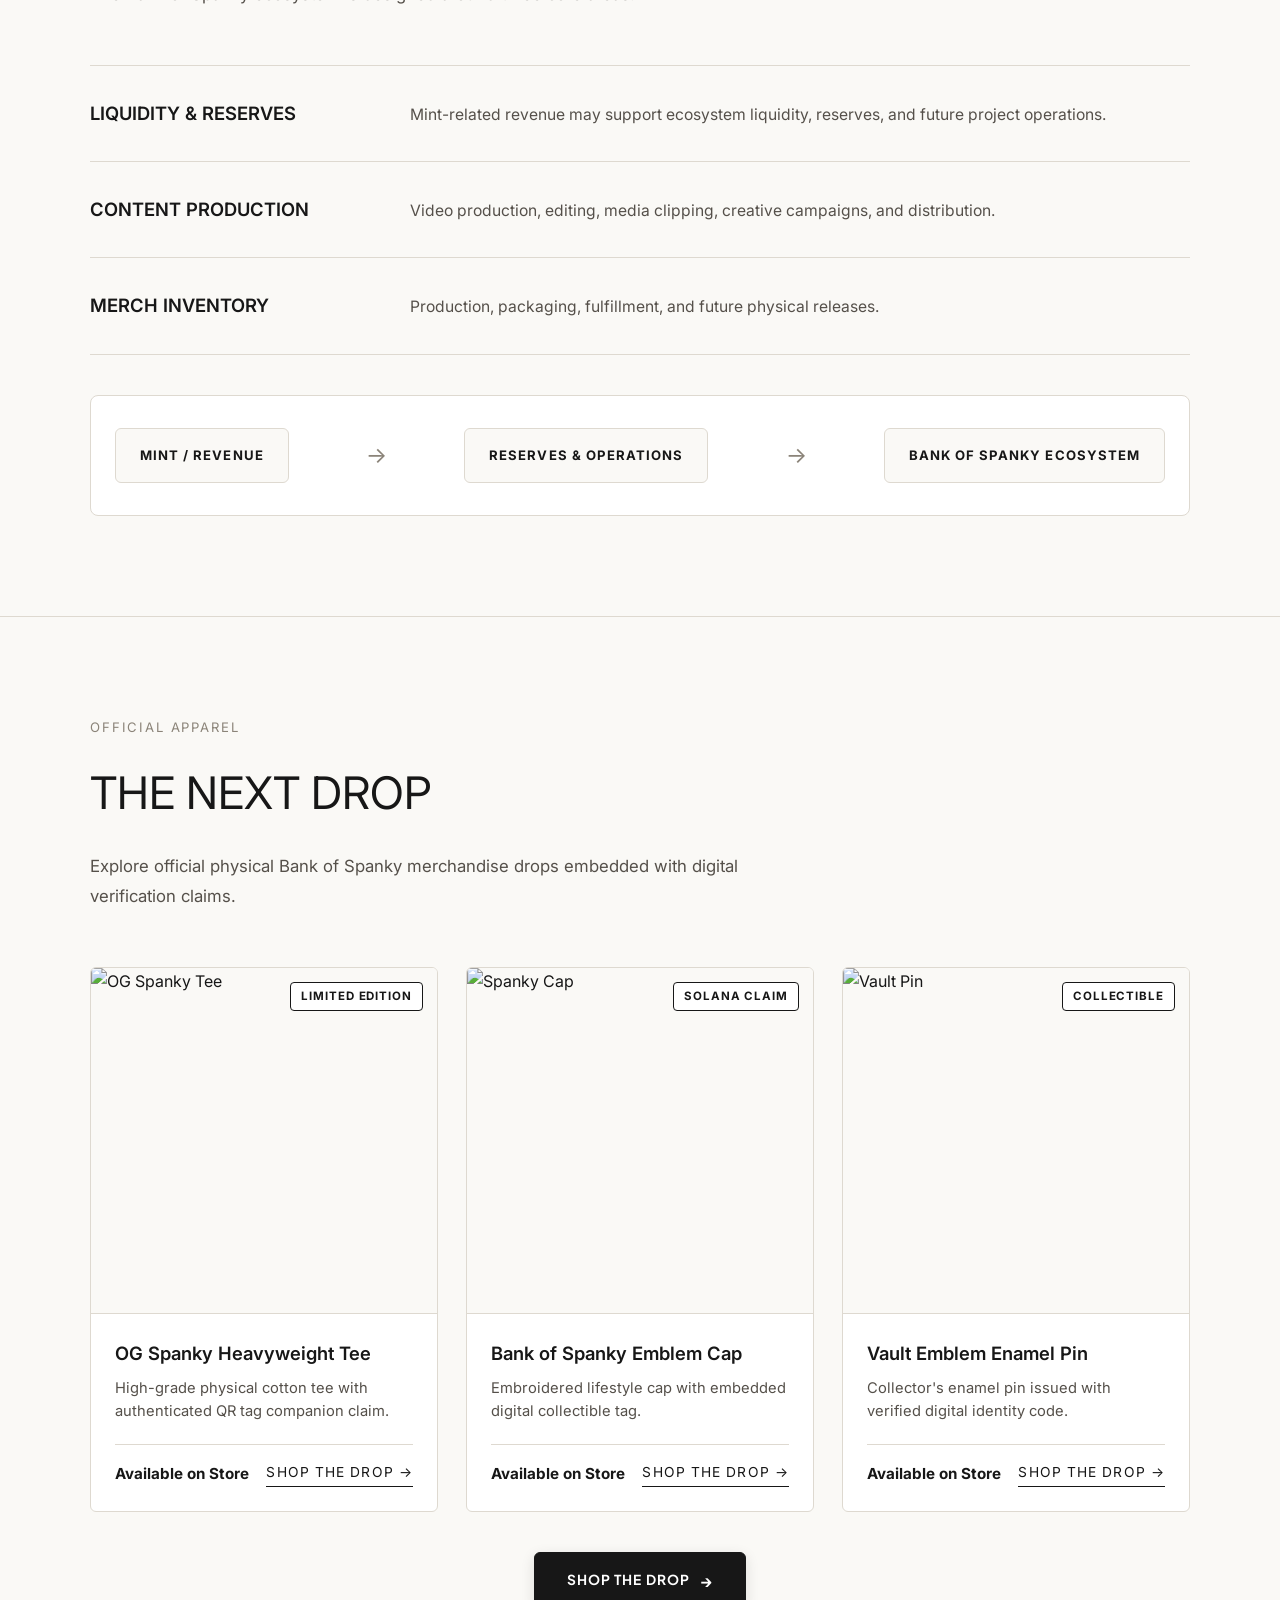
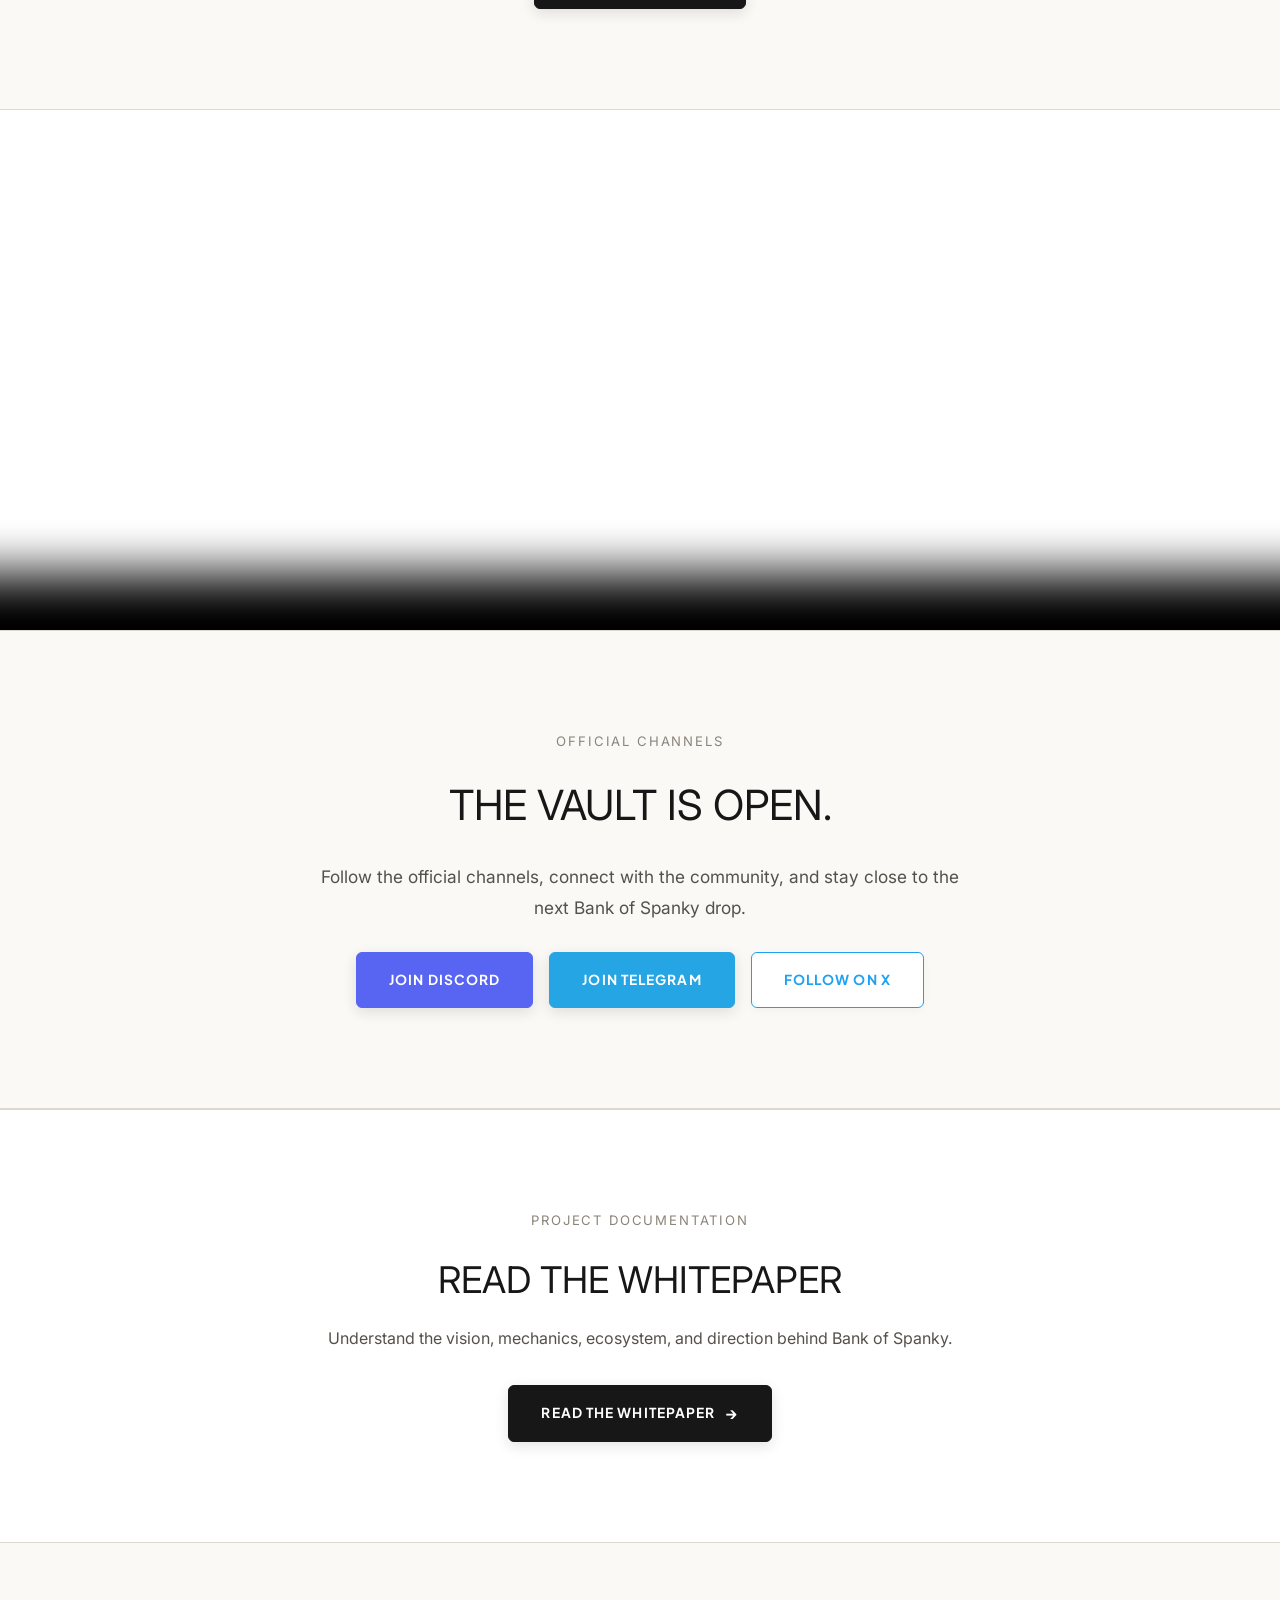
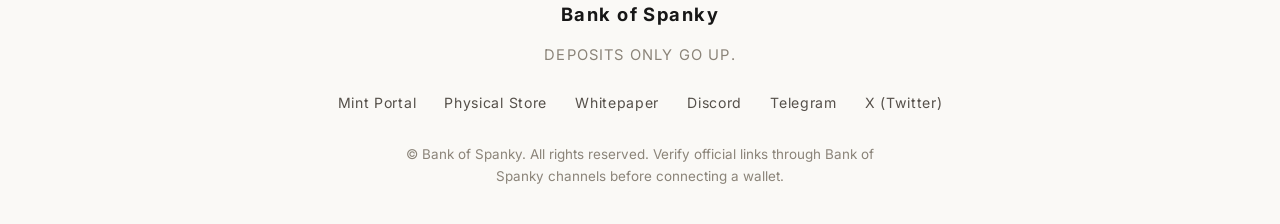
==== commit 668689dc: "Connect Discord, Twitter/X, and Telegram buttons directly to official live community URLs" ====
--- a/index.html
+++ b/index.html
@@ -782,7 +782,7 @@
                         <span>MINT / ENTER WHITELIST</span>
                         <span class="btn-arrow">&rarr;</span>
                     </a>
-                    <a href="community.html" class="btn btn-secondary">
+                    <a href="https://discord.gg/KnjS5NgxH" target="_blank" rel="noopener" class="btn btn-secondary">
                         <span>JOIN HOLDER DISCORD</span>
                     </a>
                 </div>
@@ -1015,9 +1015,9 @@
             <h2>THE VAULT IS OPEN.</h2>
             <p>Follow the official channels, connect with the community, and stay close to the next Bank of Spanky drop.</p>
             <div class="cta-row" style="margin-top: 24px;">
-                <a href="community.html" class="btn btn-primary" style="background:#5865F2; border-color:#5865F2;">JOIN DISCORD</a>
-                <a href="community.html" class="btn btn-primary" style="background:#26A5E4; border-color:#26A5E4;">JOIN TELEGRAM</a>
-                <a href="community.html" class="btn btn-secondary" style="border-color:#1DA1F2; color:#1DA1F2;">FOLLOW ON X</a>
+                <a href="https://discord.gg/KnjS5NgxH" target="_blank" rel="noopener" class="btn btn-primary" style="background:#5865F2; border-color:#5865F2;">JOIN DISCORD</a>
+                <a href="https://t.me/bankofspanky" target="_blank" rel="noopener" class="btn btn-primary" style="background:#26A5E4; border-color:#26A5E4;">JOIN TELEGRAM</a>
+                <a href="https://x.com/bigbankspanky" target="_blank" rel="noopener" class="btn btn-secondary" style="border-color:#1DA1F2; color:#1DA1F2;">FOLLOW ON X</a>
             </div>
         </div>
     </section>
@@ -1048,9 +1048,9 @@
                 <a href="claim.html">Mint Portal</a>
                 <a href="https://ogspanky.com" target="_blank" rel="noopener">Physical Store</a>
                 <a href="whitepaper.html">Whitepaper</a>
-                <a href="community.html">Discord</a>
-                <a href="community.html">Telegram</a>
-                <a href="community.html">X</a>
+                <a href="https://discord.gg/KnjS5NgxH" target="_blank" rel="noopener">Discord</a>
+                <a href="https://t.me/bankofspanky" target="_blank" rel="noopener">Telegram</a>
+                <a href="https://x.com/bigbankspanky" target="_blank" rel="noopener">X (Twitter)</a>
             </div>
             <p class="notice">&copy; Bank of Spanky. All rights reserved. Verify official links through Bank of Spanky channels before connecting a wallet.</p>
         </div>
--- a/spanky.css
+++ b/spanky.css
@@ -1189,6 +1189,227 @@
     }
 }
 
+/* ============================================================
+   RESPONSIVE DESIGN SYSTEM & MULTI-DEVICE MEDIA QUERIES
+   ============================================================ */
+
+/* --- GLOBAL VIEWPORT SAFEGUARDS --- */
+html {
+    overflow-x: hidden;
+    scroll-behavior: smooth;
+    -webkit-text-size-adjust: 100%;
+}
+
+body {
+    overflow-x: hidden;
+    max-width: 100vw;
+}
+
+img, video, canvas, svg, iframe, table {
+    max-width: 100%;
+    height: auto;
+}
+
+/* --- TABLET & SMALL LAPTOPS (Max 1024px) --- */
+@media (max-width: 1024px) {
+    .wrap {
+        padding: 0 32px;
+    }
+    .hero-grid {
+        gap: 40px;
+    }
+    .tokenomics-grid {
+        gap: 48px;
+    }
+}
+
+/* --- TABLET PORTRAIT & PHABLETS (Max 768px) --- */
+@media (max-width: 768px) {
+    .wrap {
+        padding: 0 20px;
+    }
+    
+    header nav {
+        padding: 14px 20px;
+    }
+    
+    .brand {
+        font-size: 1.1rem;
+    }
+    
+    section {
+        padding: 60px 0;
+    }
+
+    .page-hero, .hero {
+        padding: 48px 0 56px;
+    }
+    
+    .hero-grid {
+        grid-template-columns: 1fr;
+        gap: 36px;
+    }
+
+    .hero h1 {
+        font-size: clamp(2.2rem, 7.5vw, 3.2rem);
+    }
+    
+    .hero .sub {
+        font-size: 1rem;
+        line-height: 1.65;
+        max-width: 100%;
+    }
+    
+    .section-head {
+        margin-bottom: 40px;
+    }
+
+    .section-head h2 {
+        font-size: clamp(1.8rem, 5vw, 2.4rem);
+    }
+
+    .cat-card h3, .cat-card p, .text-link {
+        padding: 0;
+    }
+
+    .pipeline-step, .access-card, .step-card {
+        padding: 32px 0;
+    }
+    
+    .tokenomics-section {
+        padding: 60px 0;
+    }
+
+    .tokenomics-header {
+        flex-direction: column;
+        align-items: flex-start;
+        gap: 16px;
+    }
+    
+    .tokenomics-slogan {
+        text-align: left;
+    }
+
+    .tokenomics-num {
+        font-size: 3.8rem;
+    }
+
+    .tokenomics-divider {
+        margin-top: 24px;
+        margin-bottom: 40px;
+    }
+
+    .tokenomics-grid {
+        grid-template-columns: 1fr;
+        gap: 40px;
+    }
+}
+
+/* --- MOBILE MEDIUM & SMALL (Max 480px) --- */
+@media (max-width: 480px) {
+    .wrap {
+        padding: 0 16px;
+    }
+
+    header nav {
+        padding: 12px 16px;
+    }
+
+    .brand {
+        font-size: 1rem;
+        letter-spacing: 0.05em;
+    }
+
+    .cta-row {
+        flex-direction: column;
+        width: 100%;
+        gap: 12px;
+    }
+
+    .cta-row .btn {
+        width: 100%;
+        text-align: center;
+        padding: 16px 20px;
+        display: block;
+    }
+
+    .countdown {
+        display: grid;
+        grid-template-columns: repeat(2, 1fr);
+        gap: 10px;
+    }
+
+    .cd-box {
+        min-width: unset;
+        padding: 12px 8px;
+    }
+
+    .cd-num {
+        font-size: 2rem;
+    }
+
+    .pill-matrix {
+        grid-template-columns: repeat(2, 1fr);
+        gap: 10px;
+    }
+
+    .pill-item {
+        padding: 16px 10px;
+    }
+
+    .pill-title {
+        font-size: 0.75rem;
+    }
+
+    .newsletter-form {
+        flex-direction: column;
+        border: none;
+        background: transparent;
+        gap: 10px;
+    }
+
+    .newsletter-form input {
+        border: 1px solid var(--ink);
+        background: var(--paper);
+        width: 100%;
+        padding: 14px 16px;
+    }
+
+    .newsletter-form button {
+        width: 100%;
+        padding: 16px;
+    }
+
+    footer {
+        padding: 40px 0 24px;
+    }
+
+    .footer-links {
+        gap: 14px 18px;
+        font-size: 0.85rem;
+    }
+}
+
+/* --- ULTRA SMALL DEVICES (Max 360px) --- */
+@media (max-width: 360px) {
+    .brand {
+        font-size: 0.9rem;
+    }
+    
+    .donut-chart-container {
+        width: 240px;
+        height: 240px;
+    }
+    
+    .donut-symbol {
+        font-size: 1.4rem;
+    }
+
+    .pill-matrix {
+        grid-template-columns: 1fr;
+    }
+}
+
 /* ---------- ACCESSIBILITY PREFERS REDUCED MOTION ---------- */
 @media (prefers-reduced-motion: reduce) {
     *, ::before, ::after {
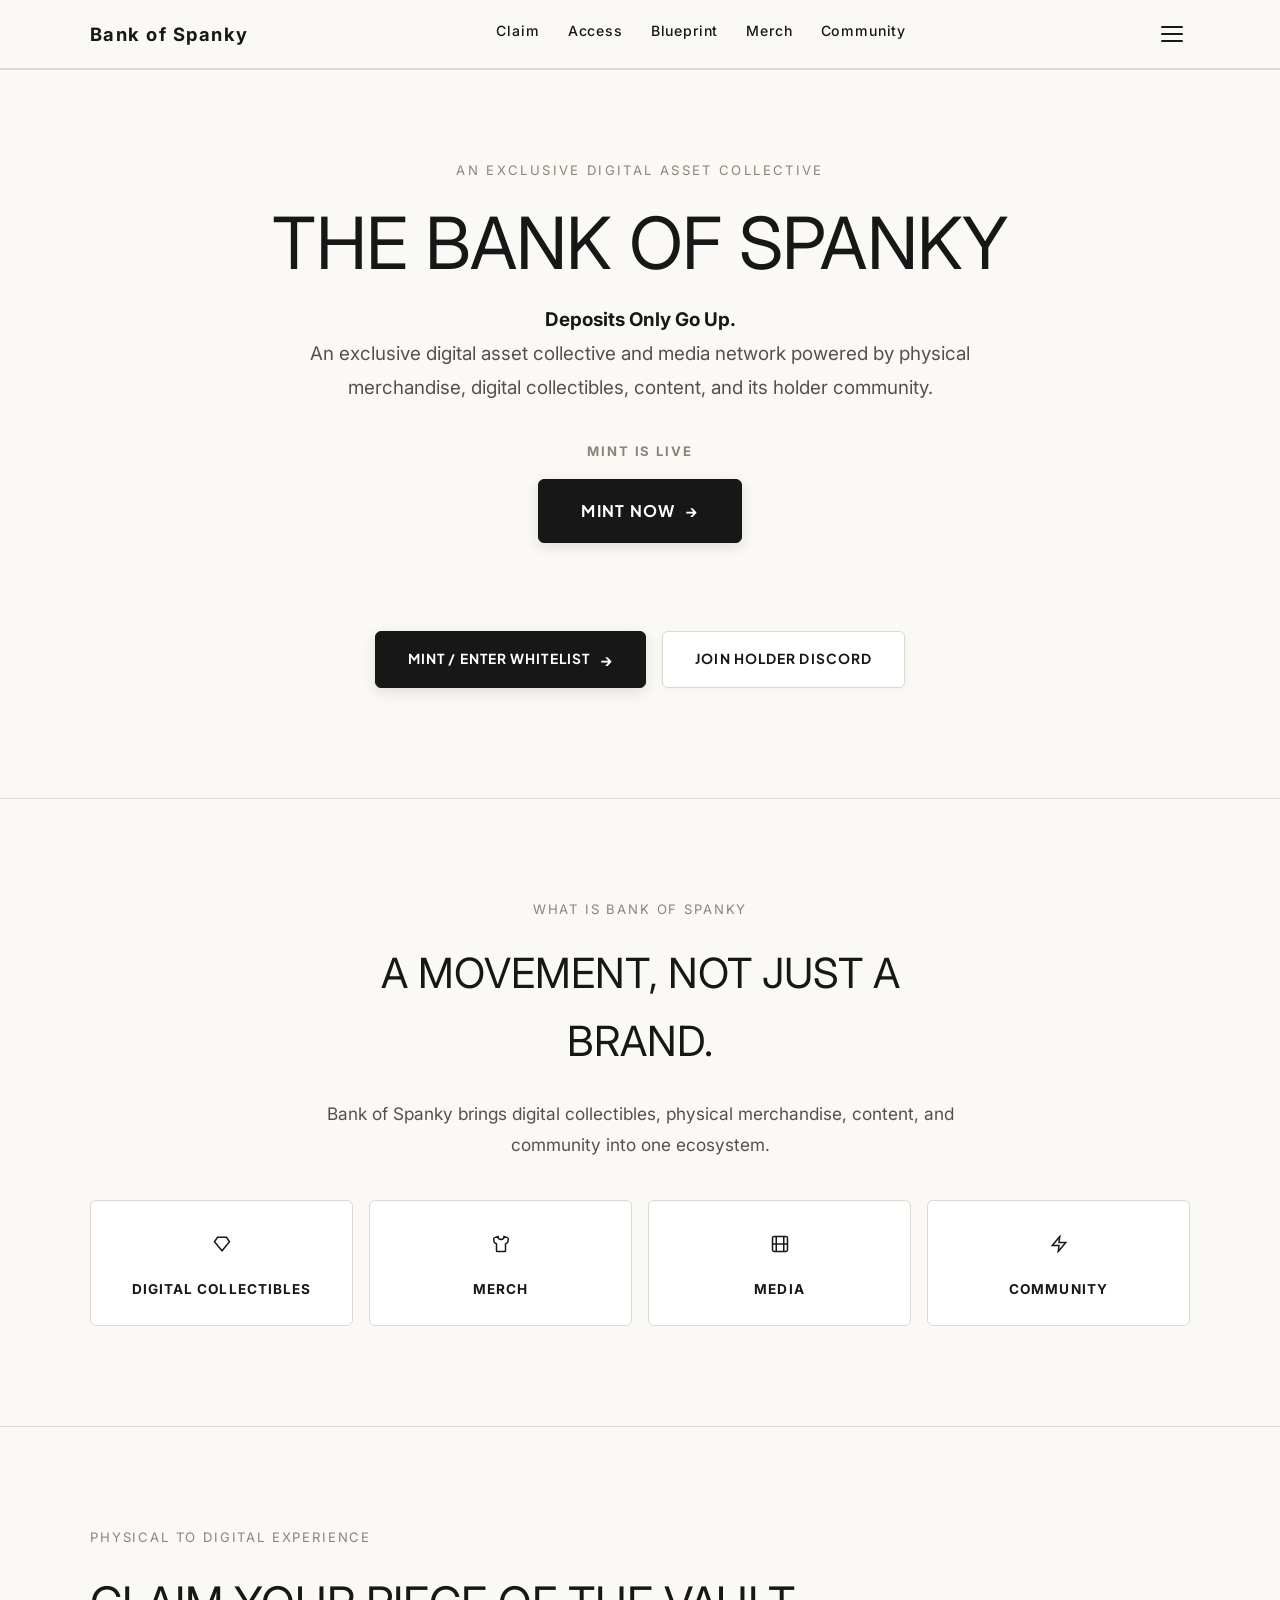
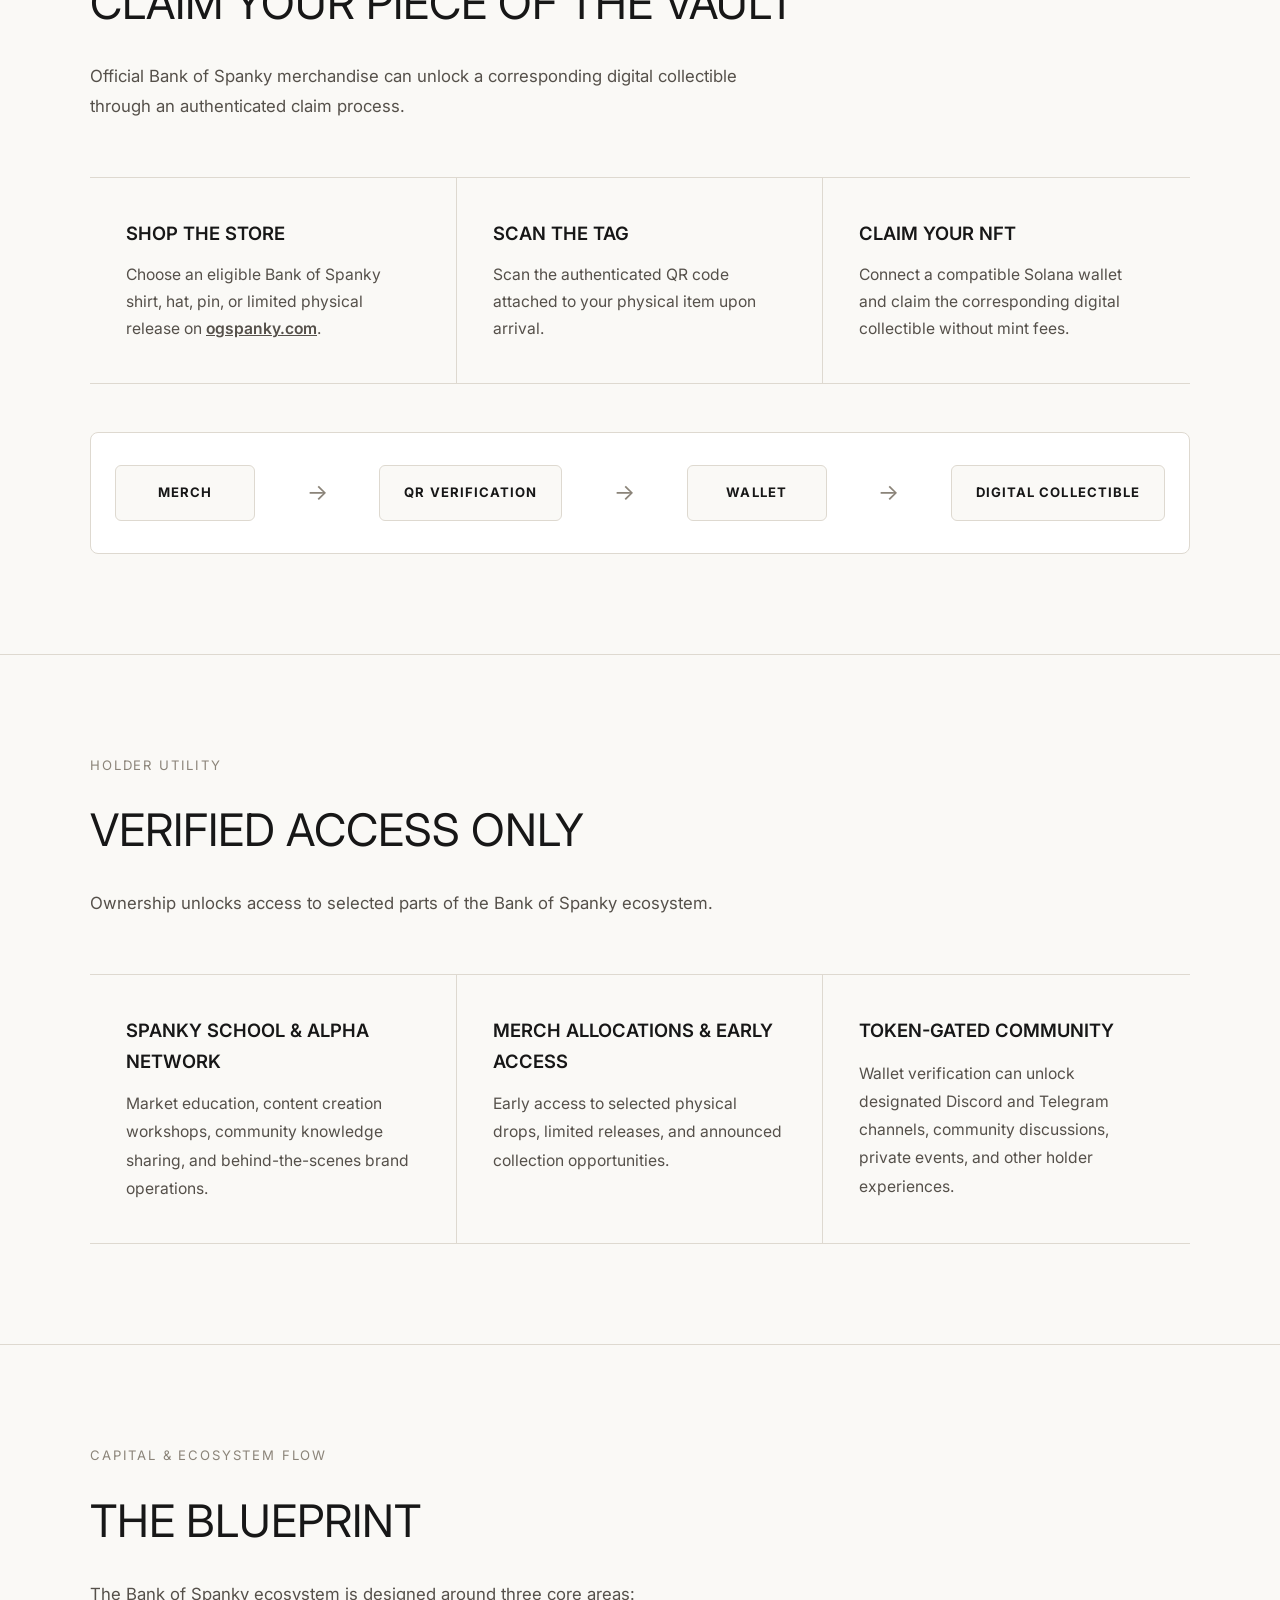
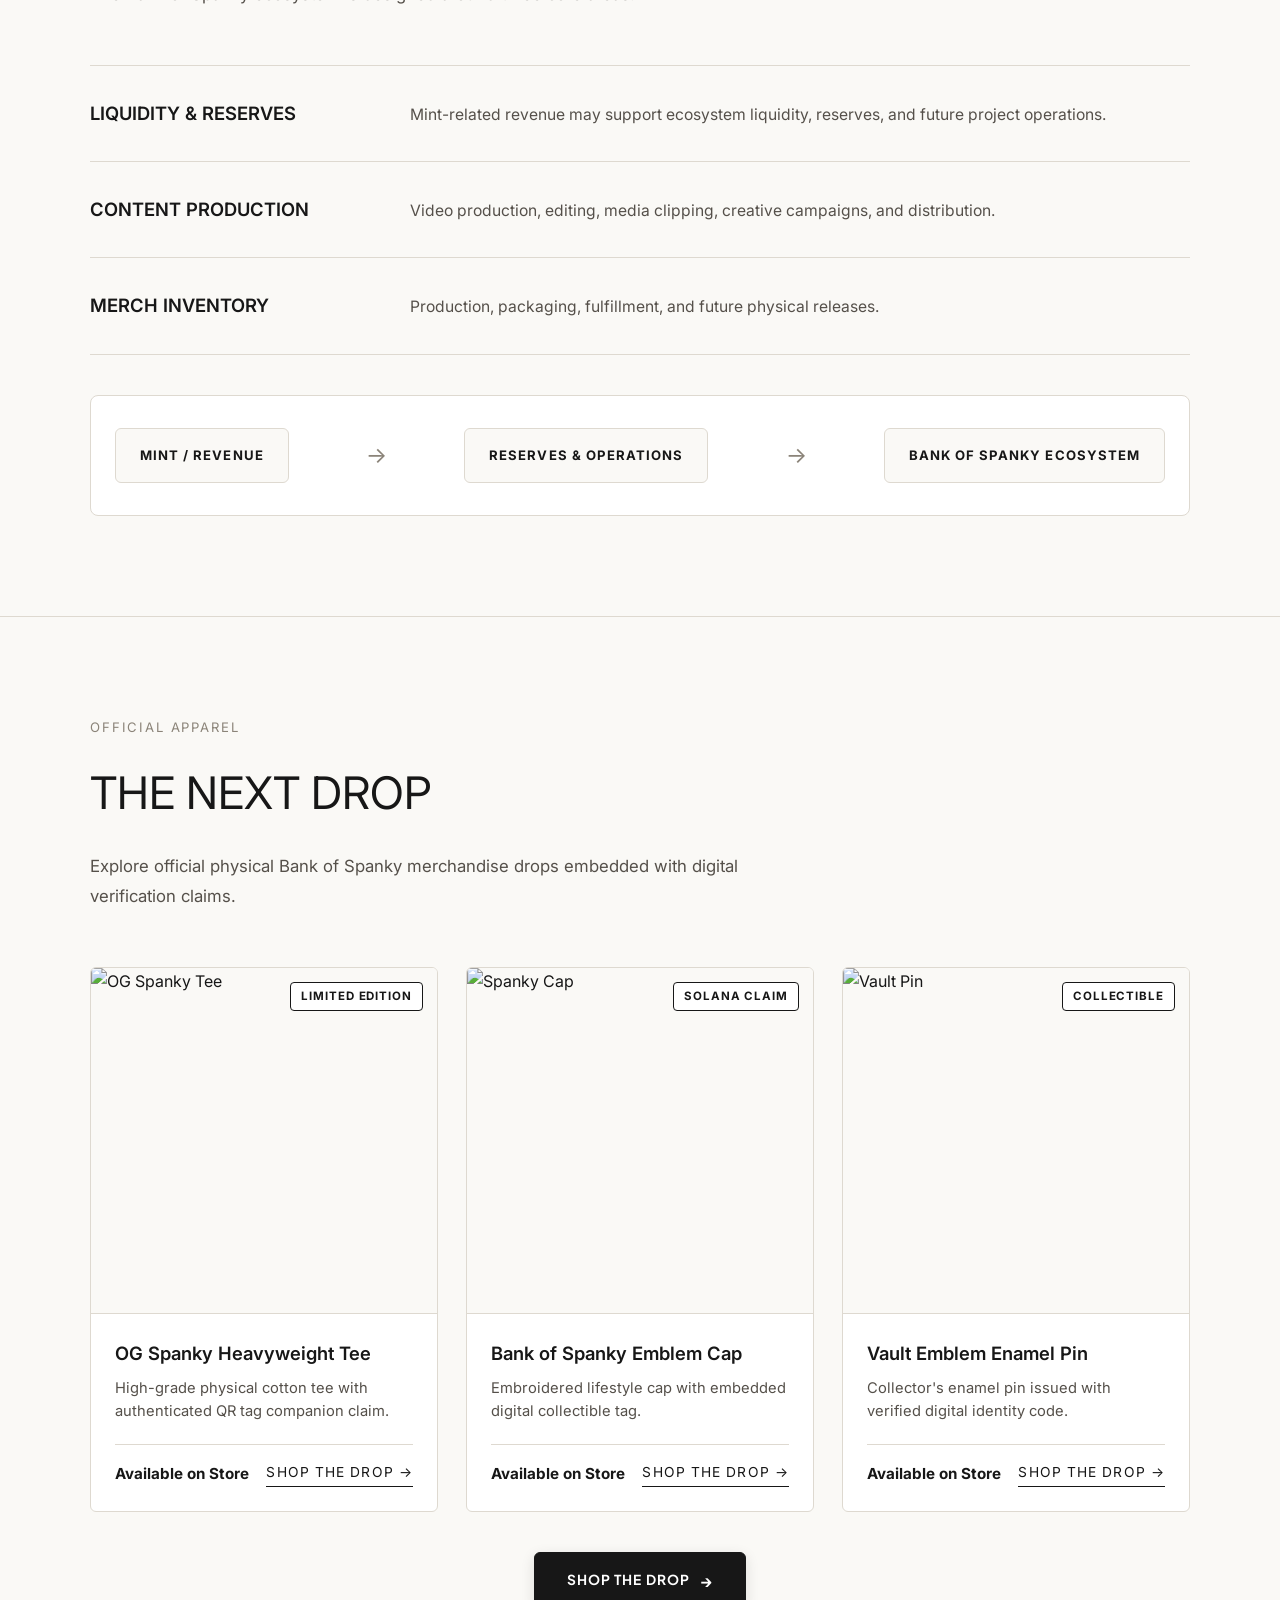
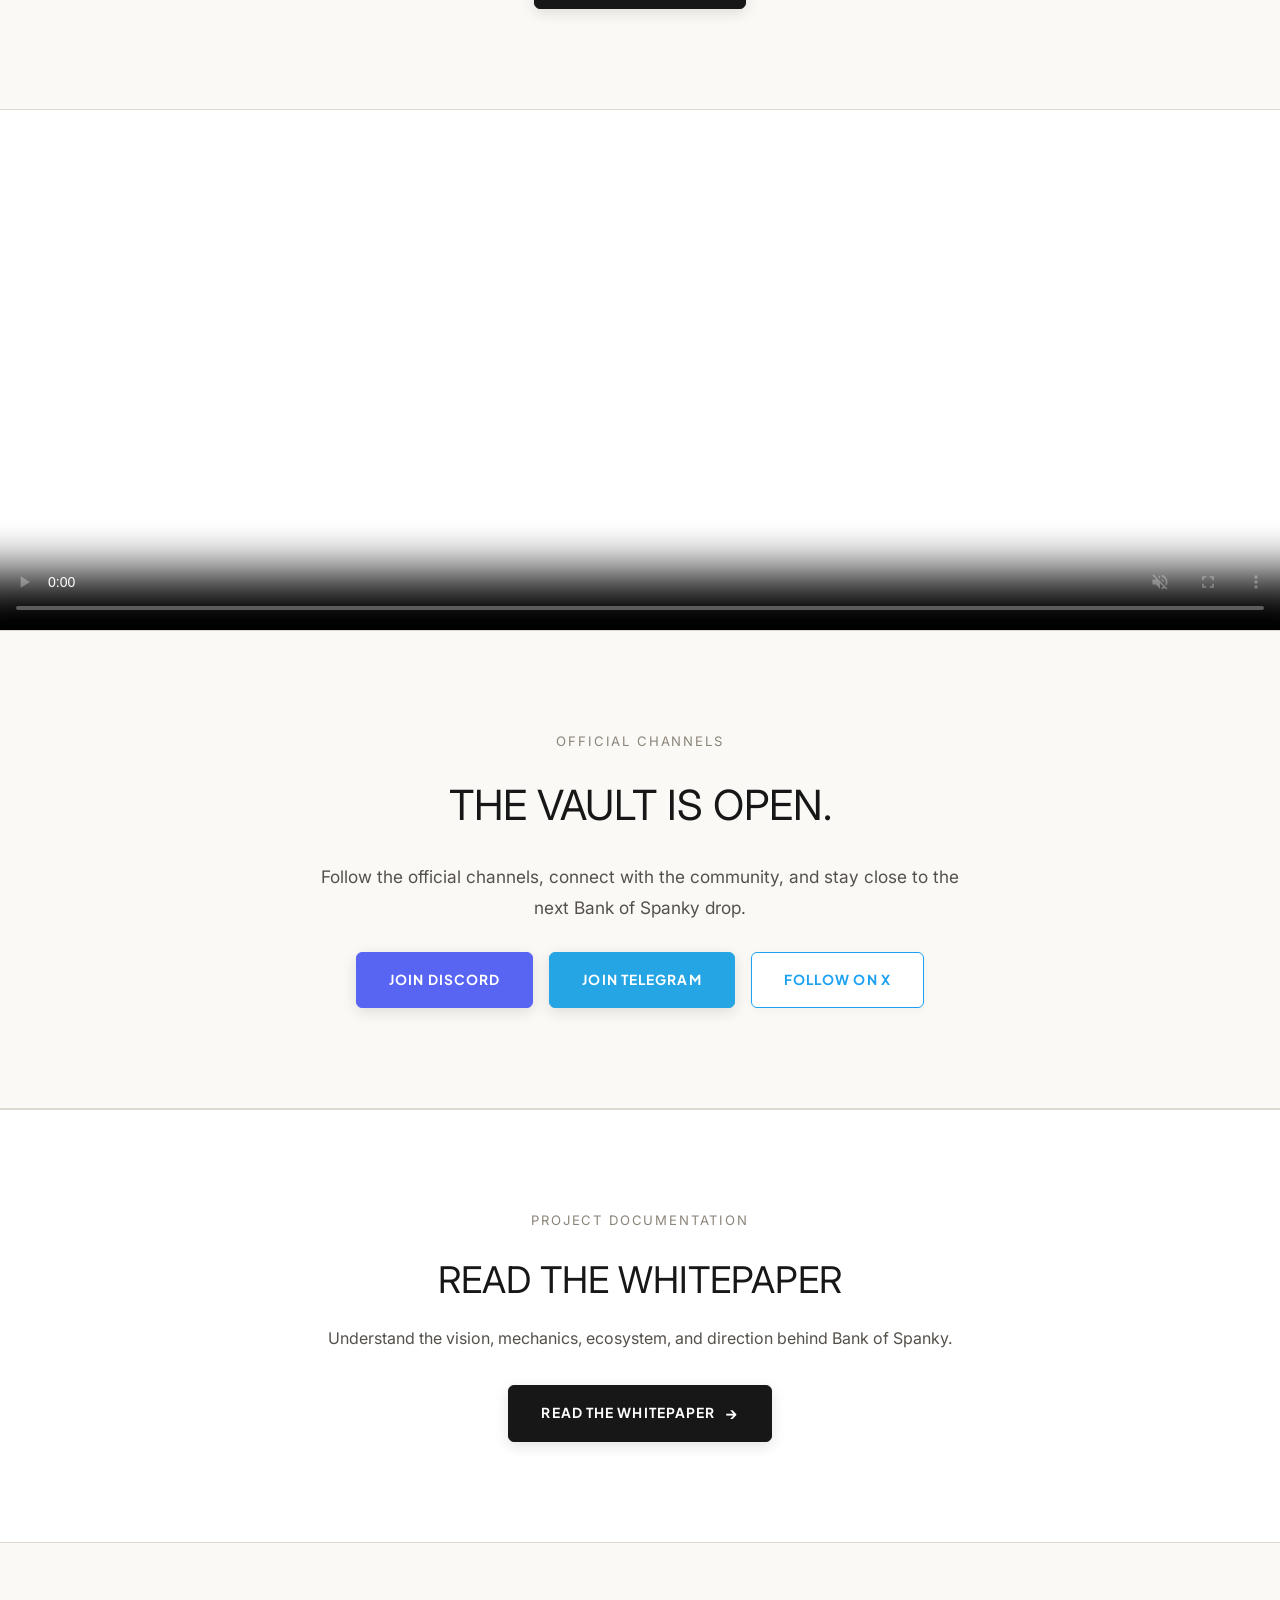
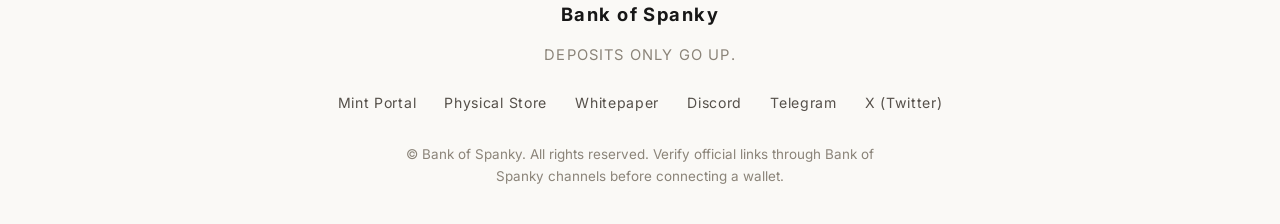
==== commit d5cc37ef: "Optimize video player compatibility and aspect-ratio responsiveness for all mobile and desktop devic" ====
--- a/index.html
+++ b/index.html
@@ -566,13 +566,21 @@
         .video-strip {
             border-bottom: 1px solid var(--line);
             background: var(--paper);
+            width: 100%;
+            overflow: hidden;
+            position: relative;
+            display: flex;
+            justify-content: center;
+            align-items: center;
         }
 
         .video-strip video {
             width: 100%;
+            height: auto;
+            max-width: 100%;
             display: block;
-            max-height: 520px;
             object-fit: cover;
+            aspect-ratio: 16/9;
         }
 
         /* ---------- STORY / MANIFESTO ---------- */
@@ -1000,7 +1008,7 @@
 
     <!-- MEDIA / VIDEO STRIP -->
     <div class="video-strip">
-        <video controls muted playsinline
+        <video controls autoplay loop muted playsinline webkit-playsinline preload="auto"
             poster="https://mediumturquoise-grasshopper-556994.hostingersite.com/wp-content/uploads/2026/08/banner-we-earn-we-spanky.png">
             <source
                 src="https://mediumturquoise-grasshopper-556994.hostingersite.com/wp-content/uploads/2026/09/SPANK-BANG.mp4"
--- a/spanky.css
+++ b/spanky.css
@@ -405,13 +405,47 @@
 .video-strip {
     border-bottom: 1px solid var(--line);
     background: var(--paper);
+    width: 100%;
+    overflow: hidden;
+    position: relative;
+    display: flex;
+    justify-content: center;
+    align-items: center;
 }
 
 .video-strip video {
     width: 100%;
+    height: auto;
+    max-width: 100%;
     display: block;
-    max-height: 520px;
     object-fit: cover;
+    border: none;
+    outline: none;
+    aspect-ratio: 16/9;
+}
+
+@media (min-width: 1025px) {
+    .video-strip video {
+        max-height: 520px;
+    }
+}
+
+@media (max-width: 1024px) {
+    .video-strip video {
+        max-height: 420px;
+    }
+}
+
+@media (max-width: 768px) {
+    .video-strip video {
+        max-height: 340px;
+    }
+}
+
+@media (max-width: 480px) {
+    .video-strip video {
+        max-height: 240px;
+    }
 }
 
 /* ---------- SECTION SHELL ---------- */
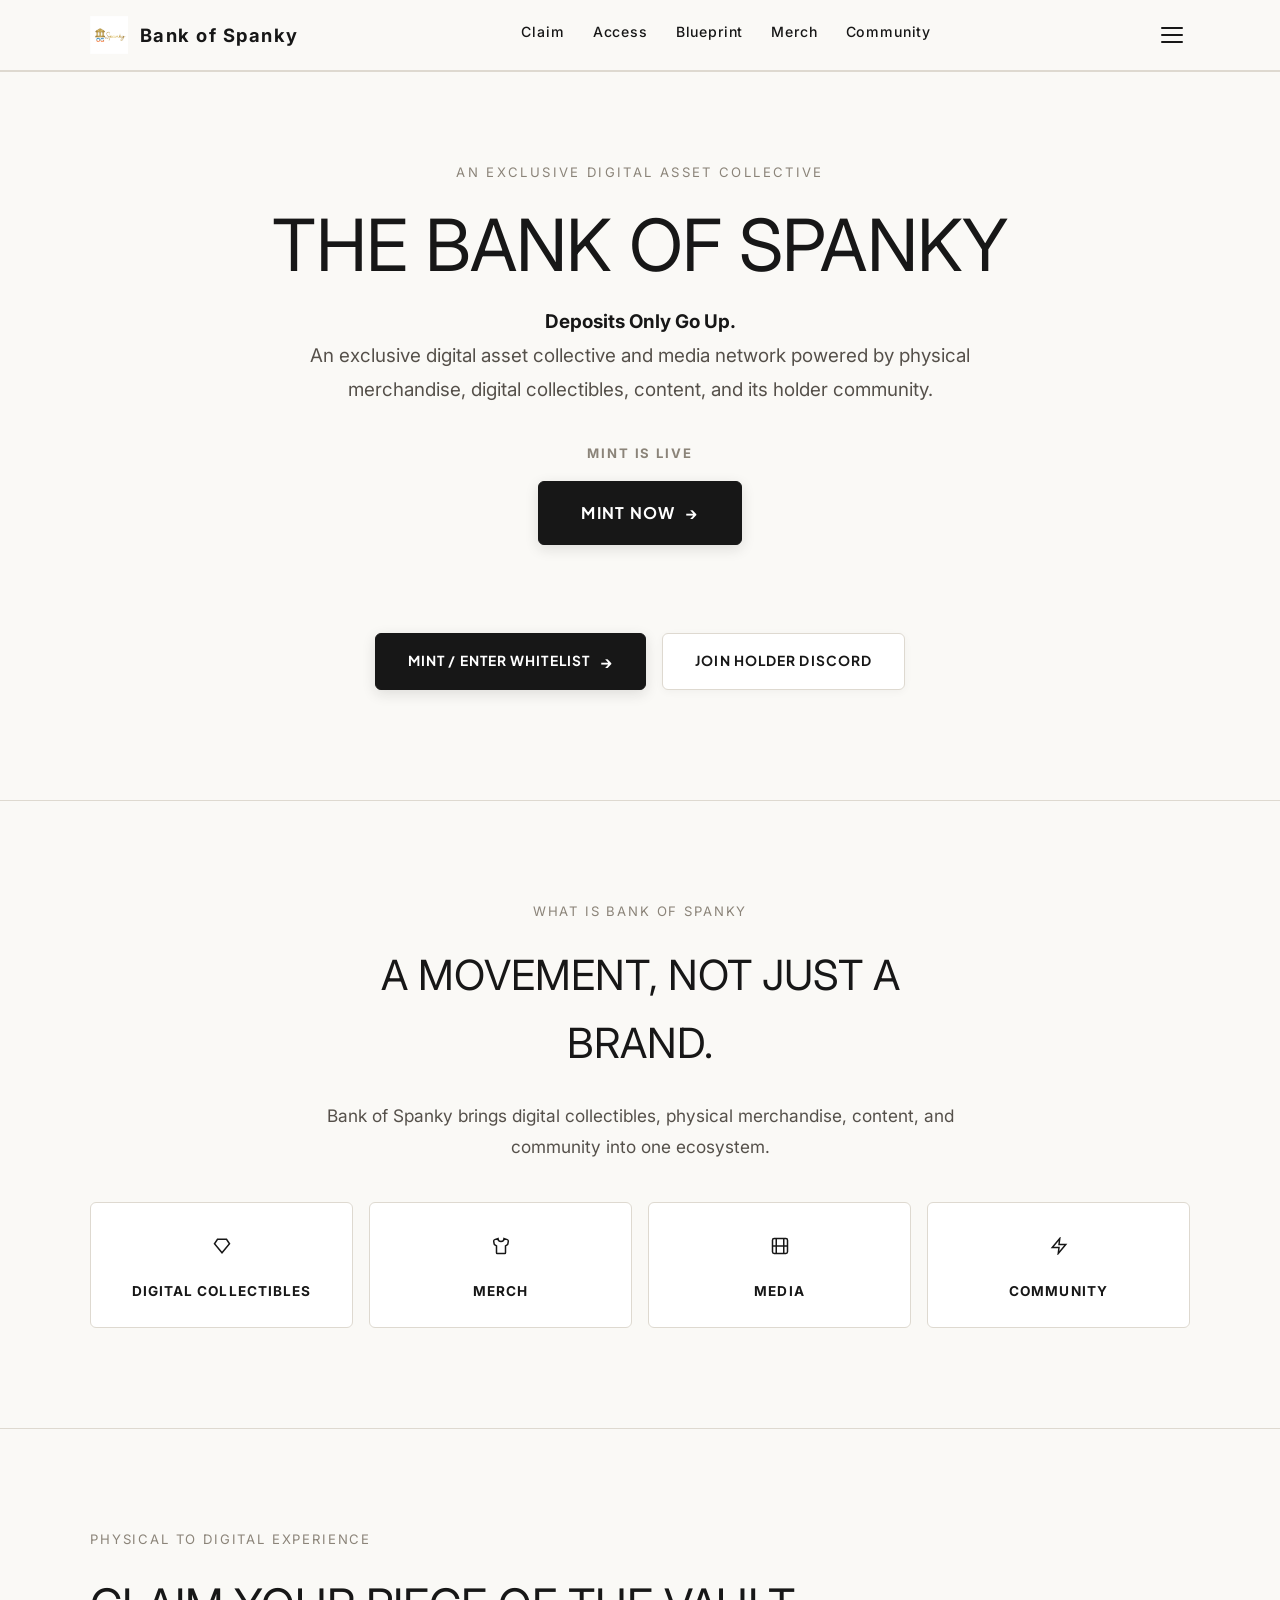
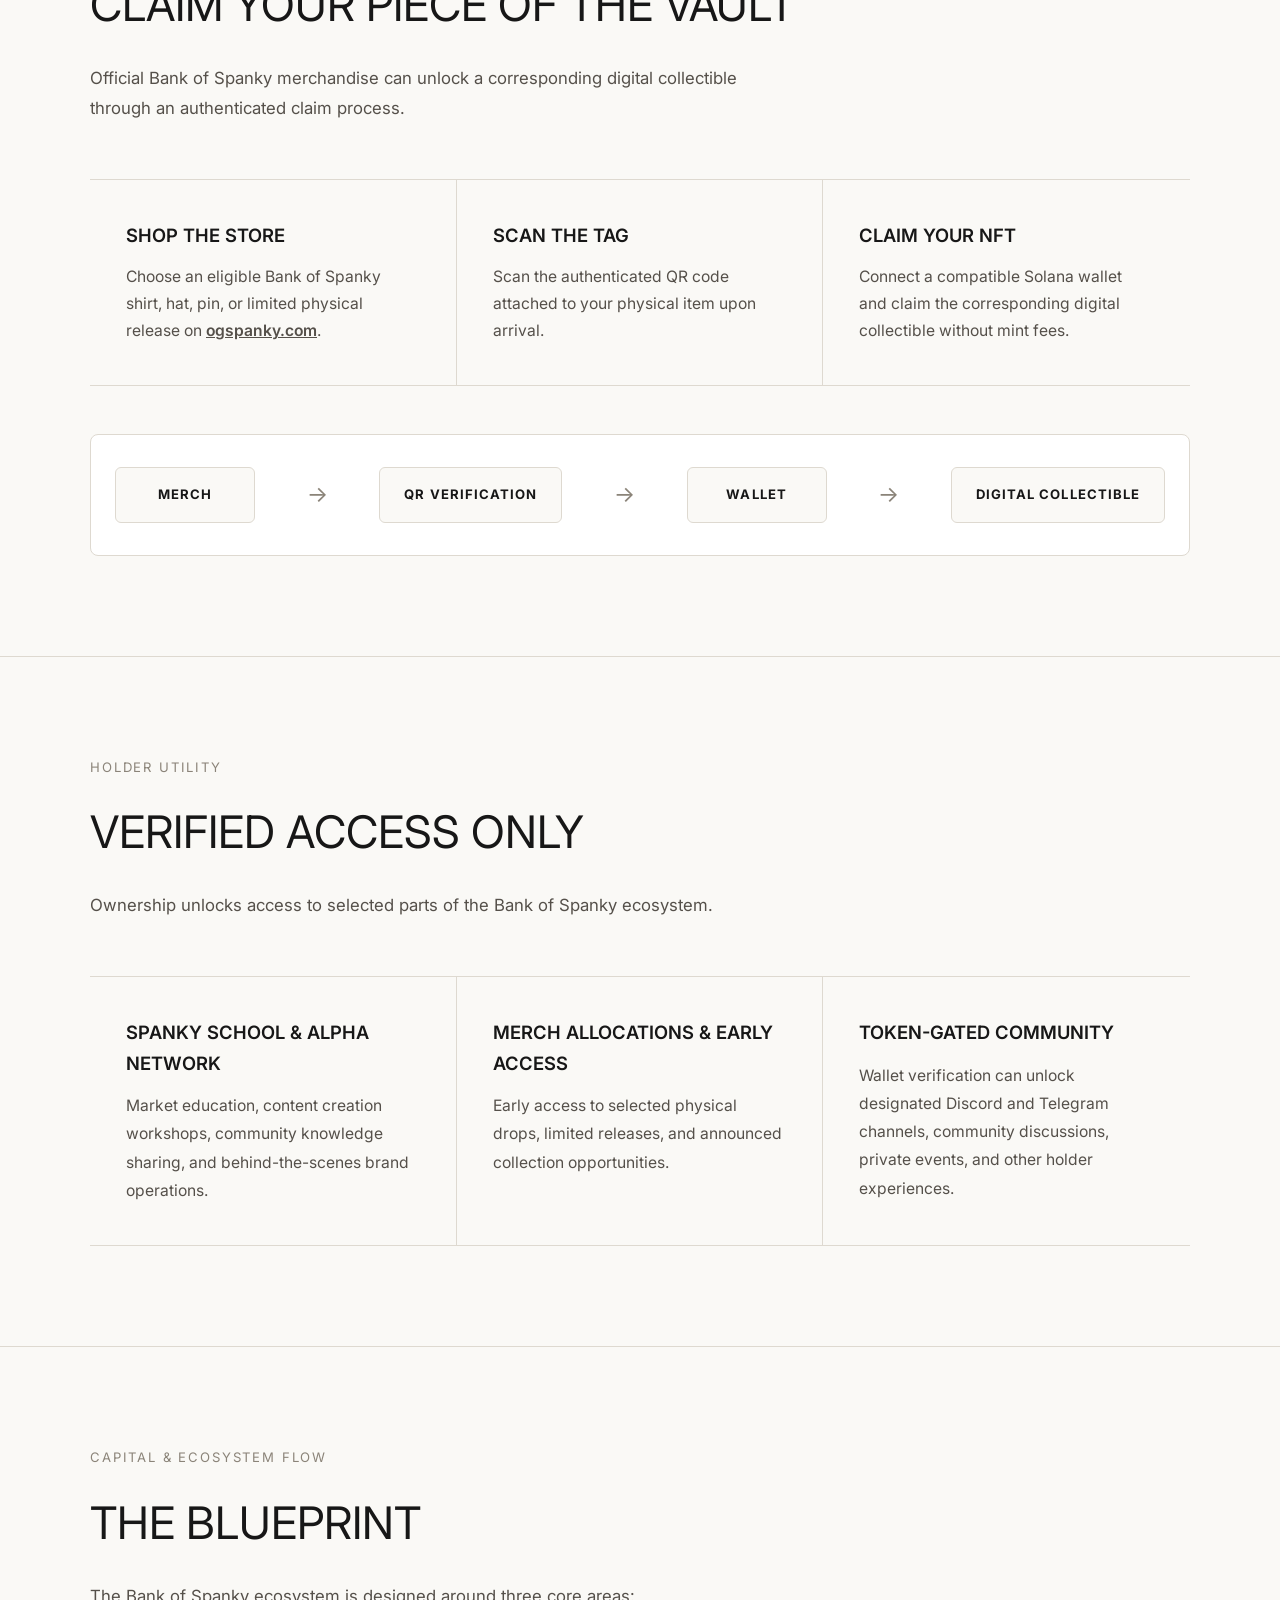
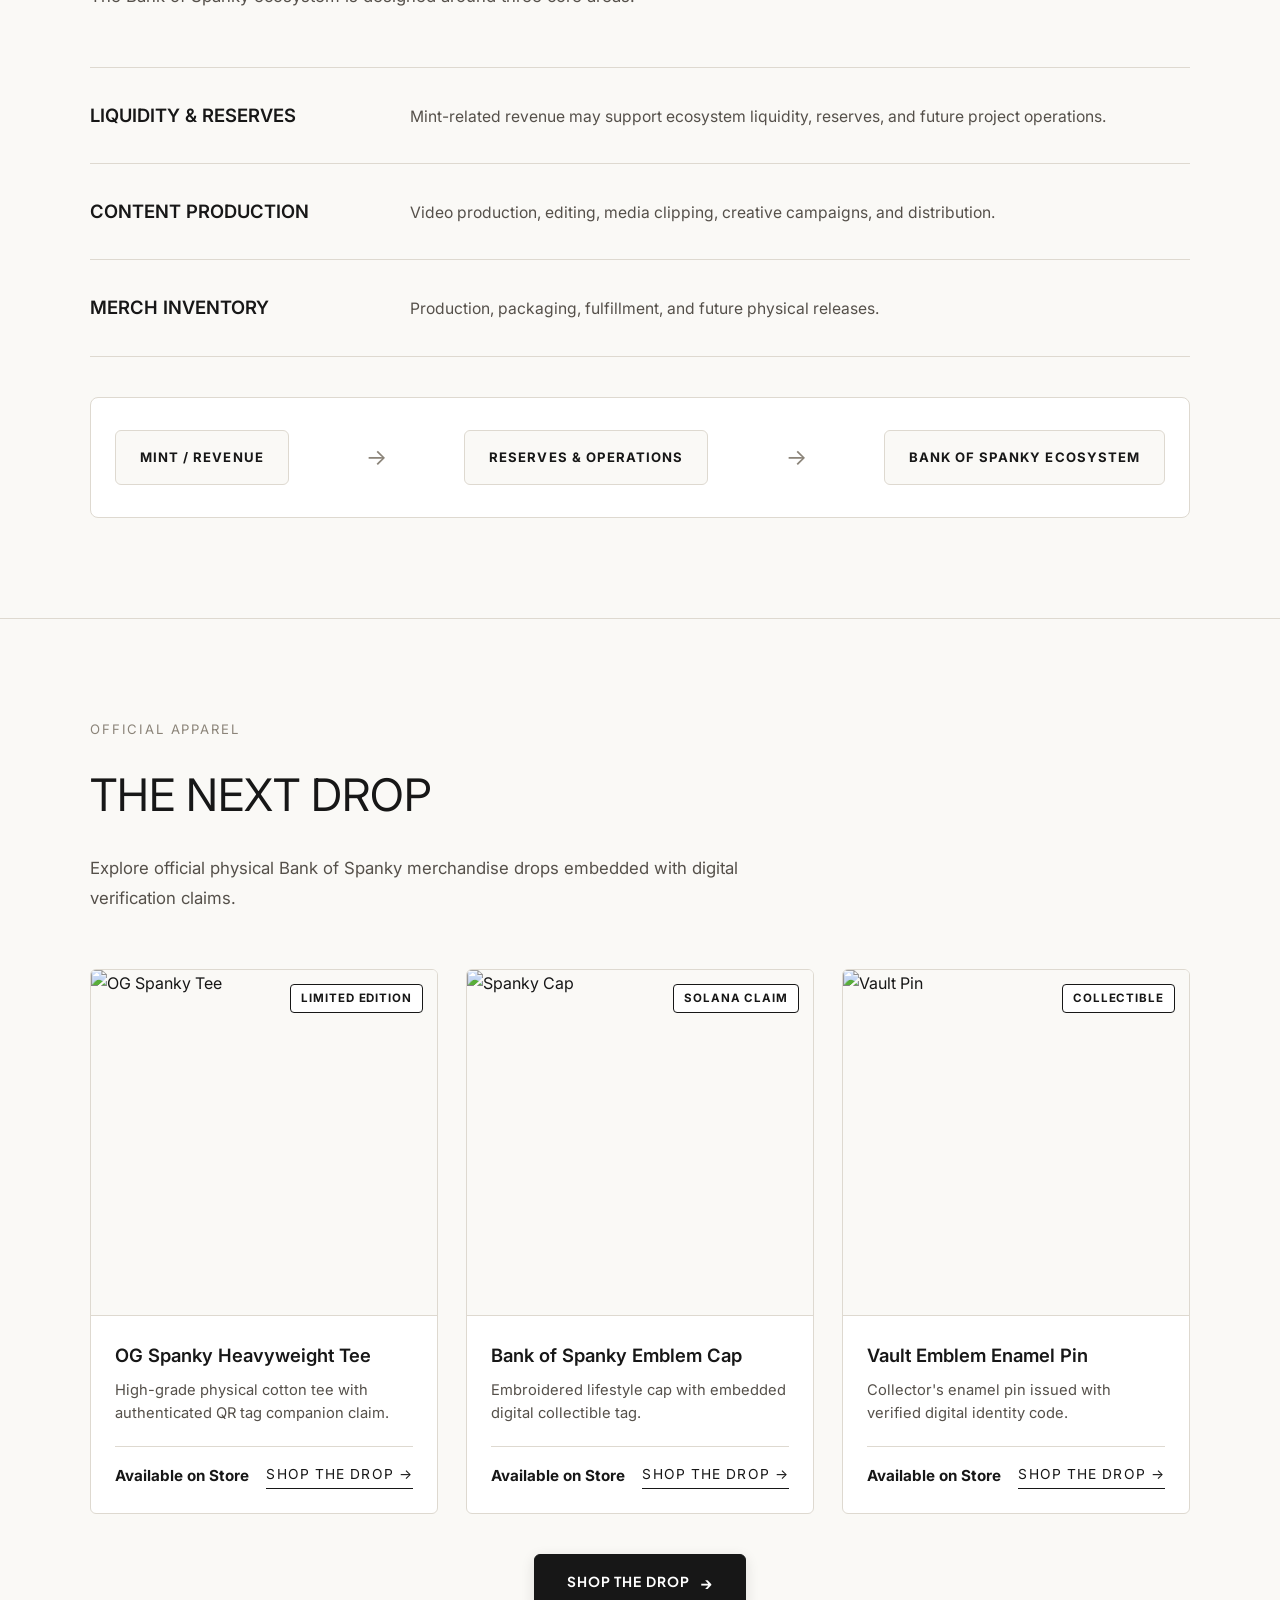
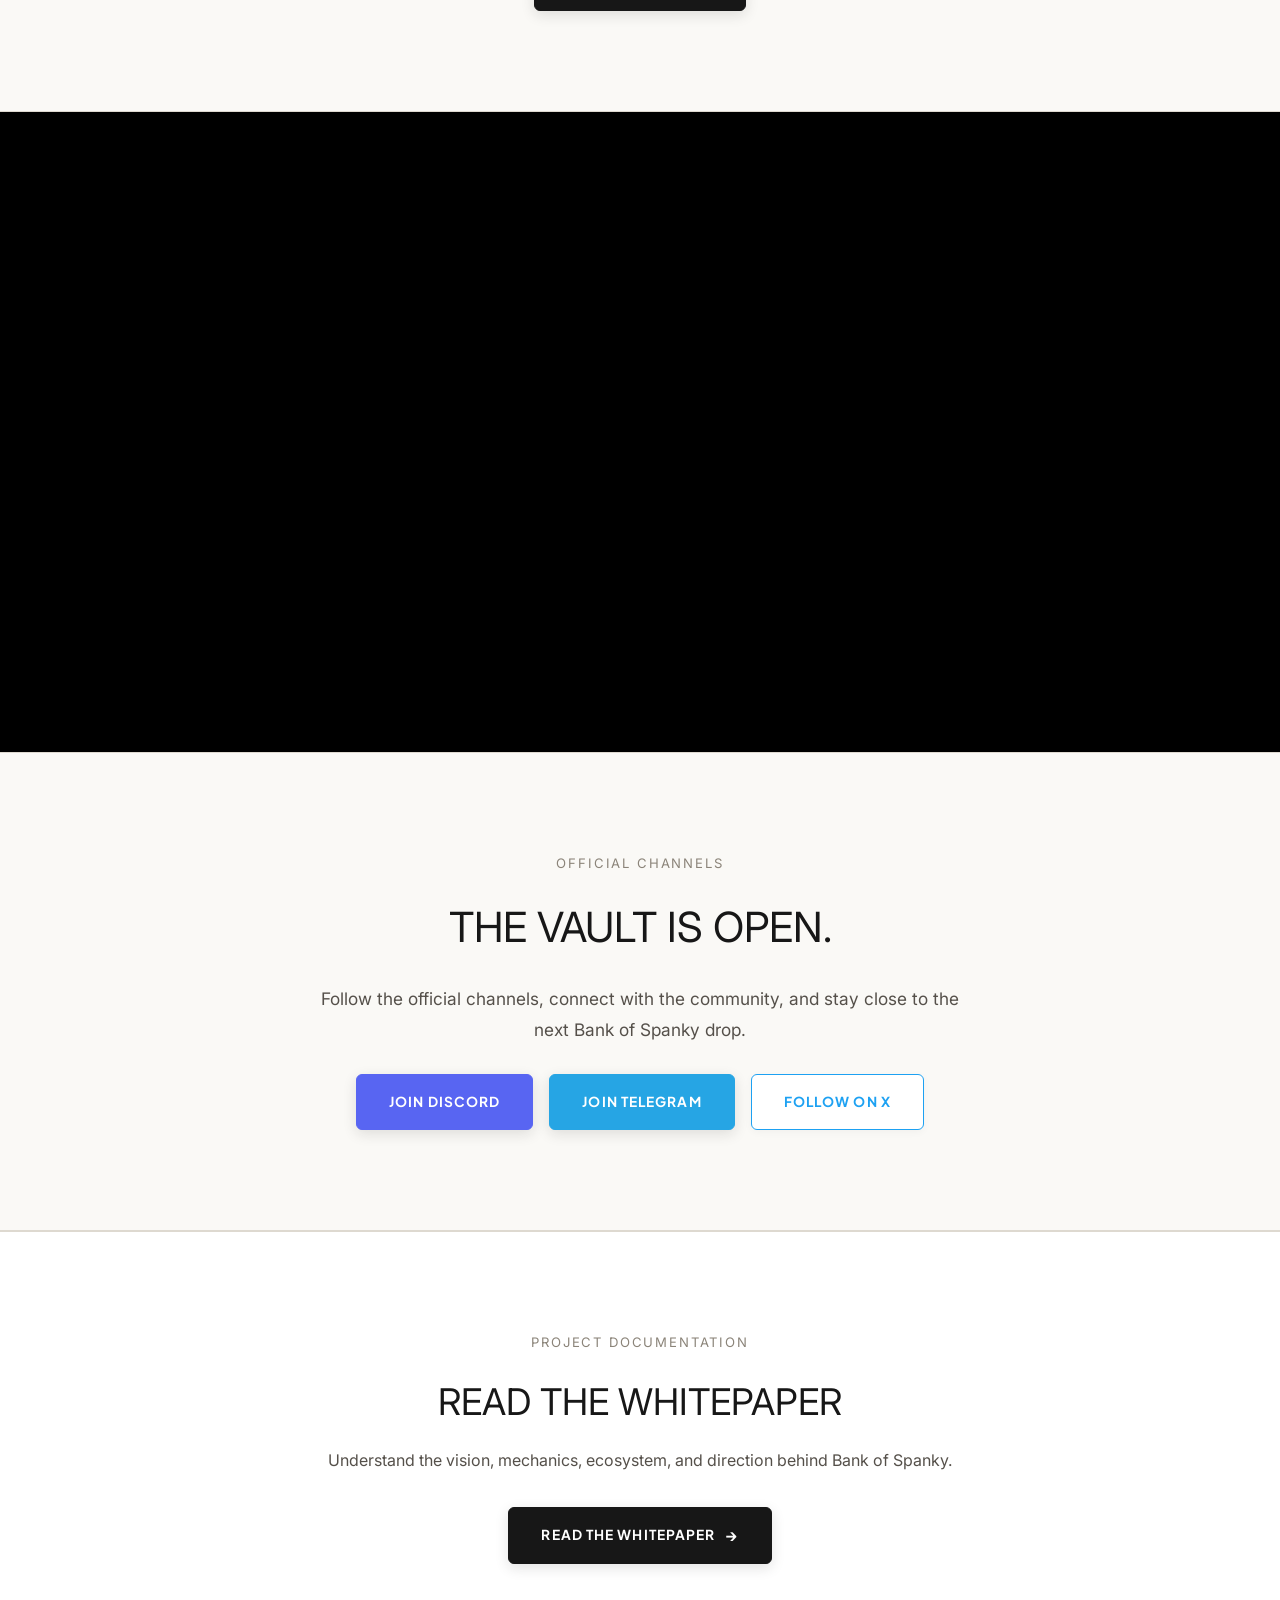
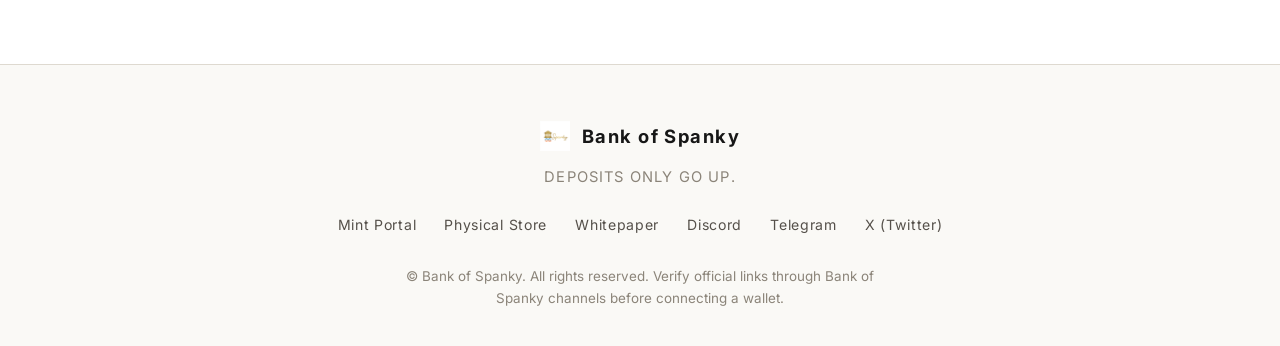
==== commit c7f5bf7c: "updated" ====
--- a/index.html
+++ b/index.html
@@ -9,19 +9,26 @@
     <title>The Bank of Spanky — Deposits Only Go Up.</title>
     <!-- OPEN GRAPH META TAGS -->
     <meta property="og:title" content="The Bank of Spanky — Deposits Only Go Up.">
-    <meta property="og:description" content="An exclusive digital asset collective and media network powered by physical merchandise, digital collectibles, content, and its holder community.">
+    <meta property="og:description"
+        content="An exclusive digital asset collective and media network powered by physical merchandise, digital collectibles, content, and its holder community.">
     <meta property="og:type" content="website">
     <meta property="og:url" content="https://bank-of-spanky.vercel.app/">
-    <meta property="og:image" content="https://mediumturquoise-grasshopper-556994.hostingersite.com/wp-content/uploads/2026/08/WELCOME.png">
+    <meta property="og:image"
+        content="https://mediumturquoise-grasshopper-556994.hostingersite.com/wp-content/uploads/2026/08/WELCOME.png">
     <!-- TWITTER CARD META TAGS -->
     <meta name="twitter:card" content="summary_large_image">
     <meta name="twitter:title" content="The Bank of Spanky — Deposits Only Go Up.">
-    <meta name="twitter:description" content="An exclusive digital asset collective and media network powered by physical merchandise, digital collectibles, content, and community.">
-    <meta name="twitter:image" content="https://mediumturquoise-grasshopper-556994.hostingersite.com/wp-content/uploads/2026/08/WELCOME.png">
+    <meta name="twitter:description"
+        content="An exclusive digital asset collective and media network powered by physical merchandise, digital collectibles, content, and community.">
+    <meta name="twitter:image"
+        content="https://mediumturquoise-grasshopper-556994.hostingersite.com/wp-content/uploads/2026/08/WELCOME.png">
 
     <link rel="preconnect" href="https://fonts.googleapis.com">
     <link rel="preconnect" href="https://fonts.gstatic.com" crossorigin>
-    <link href="https://fonts.googleapis.com/css2?family=Inter:wght@400;500;600;700&family=Plus+Jakarta+Sans:wght@500;600;700;800&display=swap" rel="stylesheet">
+    <link
+        href="https://fonts.googleapis.com/css2?family=Inter:wght@400;500;600;700&family=Plus+Jakarta+Sans:wght@500;600;700;800&display=swap"
+        rel="stylesheet">
+    <link rel="icon" type="image/png" href="logo.png">
     <link rel="stylesheet" href="spanky.css">
     <style>
         /* ============================================================
@@ -565,7 +572,7 @@
         /* ---------- VIDEO STRIP ---------- */
         .video-strip {
             border-bottom: 1px solid var(--line);
-            background: var(--paper);
+            background: #000000;
             width: 100%;
             overflow: hidden;
             position: relative;
@@ -578,9 +585,11 @@
             width: 100%;
             height: auto;
             max-width: 100%;
+            max-height: 80vh;
             display: block;
-            object-fit: cover;
-            aspect-ratio: 16/9;
+            object-fit: contain;
+            border: none;
+            outline: none;
         }
 
         /* ---------- STORY / MANIFESTO ---------- */
@@ -730,7 +739,10 @@
     <header>
         <nav>
             <div class="brand">
-                Bank of Spanky
+                <a href="index.html" style="display:flex;align-items:center;gap:12px;">
+                    <img src="logo.png" alt="Bank of Spanky logo">
+                    Bank of Spanky
+                </a>
             </div>
             <div class="navlinks">
                 <a href="claim.html">Claim</a>
@@ -758,11 +770,14 @@
             <div class="hero-inner">
                 <div class="hero-tag">An Exclusive Digital Asset Collective</div>
                 <h1>THE BANK OF SPANKY</h1>
-                <p class="sub"><strong style="color:var(--ink); font-weight:700;">Deposits Only Go Up.</strong><br>An exclusive digital asset collective and media network powered by physical merchandise, digital collectibles, content, and its holder community.</p>
+                <p class="sub"><strong style="color:var(--ink); font-weight:700;">Deposits Only Go Up.</strong><br>An
+                    exclusive digital asset collective and media network powered by physical merchandise, digital
+                    collectibles, content, and its holder community.</p>
 
                 <!-- LAUNCH / COUNTDOWN -->
                 <div class="countdown-wrap" style="margin-bottom: 36px; text-align: center;">
-                    <div class="countdown-label" id="countdown-title" style="font-size: 0.82rem; letter-spacing: 0.14em; color: var(--warm-grey); margin-bottom: 16px; text-transform: uppercase; font-weight: 700;">
+                    <div class="countdown-label" id="countdown-title"
+                        style="font-size: 0.82rem; letter-spacing: 0.14em; color: var(--warm-grey); margin-bottom: 16px; text-transform: uppercase; font-weight: 700;">
                         MINT OPENS IN
                     </div>
                     <div class="countdown" id="countdown" aria-live="polite" aria-label="Countdown to NFT drop">
@@ -803,30 +818,47 @@
         <div class="wrap">
             <div class="section-eyebrow">WHAT IS BANK OF SPANKY</div>
             <h2>A MOVEMENT, NOT JUST A BRAND.</h2>
-            <p>Bank of Spanky brings digital collectibles, physical merchandise, content, and community into one ecosystem.</p>
-            
+            <p>Bank of Spanky brings digital collectibles, physical merchandise, content, and community into one
+                ecosystem.</p>
+
             <div class="pill-matrix">
                 <div class="pill-item">
                     <span class="pill-icon">
-                        <svg width="18" height="18" viewBox="0 0 24 24" fill="none" stroke="currentColor" stroke-width="2"><path d="M6 3h12l4 6-10 12L2 9z"/></svg>
+                        <svg width="18" height="18" viewBox="0 0 24 24" fill="none" stroke="currentColor"
+                            stroke-width="2">
+                            <path d="M6 3h12l4 6-10 12L2 9z" />
+                        </svg>
                     </span>
                     <span class="pill-title">DIGITAL COLLECTIBLES</span>
                 </div>
                 <div class="pill-item">
                     <span class="pill-icon">
-                        <svg width="18" height="18" viewBox="0 0 24 24" fill="none" stroke="currentColor" stroke-width="2"><path d="M20.38 3.46L16 2a4 4 0 01-8 0L3.62 3.46a2 2 0 00-1.34 2.23l.58 3.47a2 2 0 00.99 1.41L6 12v9a1 1 0 001 1h10a1 1 0 001-1v-9l2.15-1.43a2 2 0 00.99-1.41l.58-3.47a2 2 0 00-1.34-2.23z"/></svg>
+                        <svg width="18" height="18" viewBox="0 0 24 24" fill="none" stroke="currentColor"
+                            stroke-width="2">
+                            <path
+                                d="M20.38 3.46L16 2a4 4 0 01-8 0L3.62 3.46a2 2 0 00-1.34 2.23l.58 3.47a2 2 0 00.99 1.41L6 12v9a1 1 0 001 1h10a1 1 0 001-1v-9l2.15-1.43a2 2 0 00.99-1.41l.58-3.47a2 2 0 00-1.34-2.23z" />
+                        </svg>
                     </span>
                     <span class="pill-title">MERCH</span>
                 </div>
                 <div class="pill-item">
                     <span class="pill-icon">
-                        <svg width="18" height="18" viewBox="0 0 24 24" fill="none" stroke="currentColor" stroke-width="2"><rect x="2" y="2" width="20" height="20" rx="2.18" ry="2.18"/><line x1="7" y1="2" x2="7" y2="22"/><line x1="17" y1="2" x2="17" y2="22"/><line x1="2" y1="12" x2="22" y2="12"/></svg>
+                        <svg width="18" height="18" viewBox="0 0 24 24" fill="none" stroke="currentColor"
+                            stroke-width="2">
+                            <rect x="2" y="2" width="20" height="20" rx="2.18" ry="2.18" />
+                            <line x1="7" y1="2" x2="7" y2="22" />
+                            <line x1="17" y1="2" x2="17" y2="22" />
+                            <line x1="2" y1="12" x2="22" y2="12" />
+                        </svg>
                     </span>
                     <span class="pill-title">MEDIA</span>
                 </div>
                 <div class="pill-item">
                     <span class="pill-icon">
-                        <svg width="18" height="18" viewBox="0 0 24 24" fill="none" stroke="currentColor" stroke-width="2"><polygon points="13 2 3 14 12 14 11 22 21 10 12 10 13 2"/></svg>
+                        <svg width="18" height="18" viewBox="0 0 24 24" fill="none" stroke="currentColor"
+                            stroke-width="2">
+                            <polygon points="13 2 3 14 12 14 11 22 21 10 12 10 13 2" />
+                        </svg>
                     </span>
                     <span class="pill-title">COMMUNITY</span>
                 </div>
@@ -840,13 +872,16 @@
             <div class="section-head">
                 <div class="section-eyebrow">PHYSICAL TO DIGITAL EXPERIENCE</div>
                 <h2>CLAIM YOUR PIECE OF THE VAULT</h2>
-                <p>Official Bank of Spanky merchandise can unlock a corresponding digital collectible through an authenticated claim process.</p>
-            </div>
-            
+                <p>Official Bank of Spanky merchandise can unlock a corresponding digital collectible through an
+                    authenticated claim process.</p>
+            </div>
+
             <div class="pipeline">
                 <div class="pipeline-step">
                     <h3>SHOP THE STORE</h3>
-                    <p>Choose an eligible Bank of Spanky shirt, hat, pin, or limited physical release on <a href="https://ogspanky.com/" target="_blank" rel="noopener" style="text-decoration: underline; font-weight: 600;">ogspanky.com</a>.</p>
+                    <p>Choose an eligible Bank of Spanky shirt, hat, pin, or limited physical release on <a
+                            href="https://ogspanky.com/" target="_blank" rel="noopener"
+                            style="text-decoration: underline; font-weight: 600;">ogspanky.com</a>.</p>
                 </div>
                 <div class="pipeline-step">
                     <h3>SCAN THE TAG</h3>
@@ -854,7 +889,8 @@
                 </div>
                 <div class="pipeline-step">
                     <h3>CLAIM YOUR NFT</h3>
-                    <p>Connect a compatible Solana wallet and claim the corresponding digital collectible without mint fees.</p>
+                    <p>Connect a compatible Solana wallet and claim the corresponding digital collectible without mint
+                        fees.</p>
                 </div>
             </div>
 
@@ -890,15 +926,18 @@
             <div class="access-grid">
                 <div class="access-card">
                     <h3>SPANKY SCHOOL &amp; ALPHA NETWORK</h3>
-                    <p>Market education, content creation workshops, community knowledge sharing, and behind-the-scenes brand operations.</p>
+                    <p>Market education, content creation workshops, community knowledge sharing, and behind-the-scenes
+                        brand operations.</p>
                 </div>
                 <div class="access-card">
                     <h3>MERCH ALLOCATIONS &amp; EARLY ACCESS</h3>
-                    <p>Early access to selected physical drops, limited releases, and announced collection opportunities.</p>
+                    <p>Early access to selected physical drops, limited releases, and announced collection
+                        opportunities.</p>
                 </div>
                 <div class="access-card">
                     <h3>TOKEN-GATED COMMUNITY</h3>
-                    <p>Wallet verification can unlock designated Discord and Telegram channels, community discussions, private events, and other holder experiences.</p>
+                    <p>Wallet verification can unlock designated Discord and Telegram channels, community discussions,
+                        private events, and other holder experiences.</p>
                 </div>
             </div>
         </div>
@@ -915,7 +954,8 @@
             <div class="alloc-rows">
                 <div class="alloc-row">
                     <h3>LIQUIDITY &amp; RESERVES</h3>
-                    <p>Mint-related revenue may support ecosystem liquidity, reserves, and future project operations.</p>
+                    <p>Mint-related revenue may support ecosystem liquidity, reserves, and future project operations.
+                    </p>
                 </div>
                 <div class="alloc-row">
                     <h3>CONTENT PRODUCTION</h3>
@@ -949,20 +989,23 @@
             <div class="section-head">
                 <div class="section-eyebrow">OFFICIAL APPAREL</div>
                 <h2>THE NEXT DROP</h2>
-                <p>Explore official physical Bank of Spanky merchandise drops embedded with digital verification claims.</p>
+                <p>Explore official physical Bank of Spanky merchandise drops embedded with digital verification claims.
+                </p>
             </div>
             <div class="merch-grid">
                 <div class="merch-card">
                     <div class="merch-card-img-wrap">
                         <span class="merch-badge">LIMITED EDITION</span>
-                        <img src="https://mediumturquoise-grasshopper-556994.hostingersite.com/wp-content/uploads/2026/08/tab01.png" alt="OG Spanky Tee">
+                        <img src="https://mediumturquoise-grasshopper-556994.hostingersite.com/wp-content/uploads/2026/08/tab01.png"
+                            alt="OG Spanky Tee">
                     </div>
                     <div class="merch-card-body">
                         <h3>OG Spanky Heavyweight Tee</h3>
                         <p>High-grade physical cotton tee with authenticated QR tag companion claim.</p>
                         <div class="merch-card-footer">
                             <span class="merch-price">Available on Store</span>
-                            <a href="https://ogspanky.com/" target="_blank" rel="noopener" class="text-link">SHOP THE DROP &rarr;</a>
+                            <a href="https://ogspanky.com/" target="_blank" rel="noopener" class="text-link">SHOP THE
+                                DROP &rarr;</a>
                         </div>
                     </div>
                 </div>
@@ -970,14 +1013,16 @@
                 <div class="merch-card">
                     <div class="merch-card-img-wrap">
                         <span class="merch-badge">SOLANA CLAIM</span>
-                        <img src="https://mediumturquoise-grasshopper-556994.hostingersite.com/wp-content/uploads/2026/08/tab02.png" alt="Spanky Cap">
+                        <img src="https://mediumturquoise-grasshopper-556994.hostingersite.com/wp-content/uploads/2026/08/tab02.png"
+                            alt="Spanky Cap">
                     </div>
                     <div class="merch-card-body">
                         <h3>Bank of Spanky Emblem Cap</h3>
                         <p>Embroidered lifestyle cap with embedded digital collectible tag.</p>
                         <div class="merch-card-footer">
                             <span class="merch-price">Available on Store</span>
-                            <a href="https://ogspanky.com/" target="_blank" rel="noopener" class="text-link">SHOP THE DROP &rarr;</a>
+                            <a href="https://ogspanky.com/" target="_blank" rel="noopener" class="text-link">SHOP THE
+                                DROP &rarr;</a>
                         </div>
                     </div>
                 </div>
@@ -985,14 +1030,16 @@
                 <div class="merch-card">
                     <div class="merch-card-img-wrap">
                         <span class="merch-badge">COLLECTIBLE</span>
-                        <img src="https://mediumturquoise-grasshopper-556994.hostingersite.com/wp-content/uploads/2026/08/tab04.png" alt="Vault Pin">
+                        <img src="https://mediumturquoise-grasshopper-556994.hostingersite.com/wp-content/uploads/2026/08/tab04.png"
+                            alt="Vault Pin">
                     </div>
                     <div class="merch-card-body">
                         <h3>Vault Emblem Enamel Pin</h3>
                         <p>Collector's enamel pin issued with verified digital identity code.</p>
                         <div class="merch-card-footer">
                             <span class="merch-price">Available on Store</span>
-                            <a href="https://ogspanky.com/" target="_blank" rel="noopener" class="text-link">SHOP THE DROP &rarr;</a>
+                            <a href="https://ogspanky.com/" target="_blank" rel="noopener" class="text-link">SHOP THE
+                                DROP &rarr;</a>
                         </div>
                     </div>
                 </div>
@@ -1008,7 +1055,7 @@
 
     <!-- MEDIA / VIDEO STRIP -->
     <div class="video-strip">
-        <video controls autoplay loop muted playsinline webkit-playsinline preload="auto"
+        <video id="spankyVideo" controls autoplay loop muted playsinline webkit-playsinline preload="auto"
             poster="https://mediumturquoise-grasshopper-556994.hostingersite.com/wp-content/uploads/2026/08/banner-we-earn-we-spanky.png">
             <source
                 src="https://mediumturquoise-grasshopper-556994.hostingersite.com/wp-content/uploads/2026/09/SPANK-BANG.mp4"
@@ -1021,11 +1068,15 @@
         <div class="wrap">
             <div class="section-eyebrow">OFFICIAL CHANNELS</div>
             <h2>THE VAULT IS OPEN.</h2>
-            <p>Follow the official channels, connect with the community, and stay close to the next Bank of Spanky drop.</p>
+            <p>Follow the official channels, connect with the community, and stay close to the next Bank of Spanky drop.
+            </p>
             <div class="cta-row" style="margin-top: 24px;">
-                <a href="https://discord.gg/KnjS5NgxH" target="_blank" rel="noopener" class="btn btn-primary" style="background:#5865F2; border-color:#5865F2;">JOIN DISCORD</a>
-                <a href="https://t.me/bankofspanky" target="_blank" rel="noopener" class="btn btn-primary" style="background:#26A5E4; border-color:#26A5E4;">JOIN TELEGRAM</a>
-                <a href="https://x.com/bigbankspanky" target="_blank" rel="noopener" class="btn btn-secondary" style="border-color:#1DA1F2; color:#1DA1F2;">FOLLOW ON X</a>
+                <a href="https://discord.gg/KnjS5NgxH" target="_blank" rel="noopener" class="btn btn-primary"
+                    style="background:#5865F2; border-color:#5865F2;">JOIN DISCORD</a>
+                <a href="https://t.me/bankofspanky" target="_blank" rel="noopener" class="btn btn-primary"
+                    style="background:#26A5E4; border-color:#26A5E4;">JOIN TELEGRAM</a>
+                <a href="https://x.com/bigbankspanky" target="_blank" rel="noopener" class="btn btn-secondary"
+                    style="border-color:#1DA1F2; color:#1DA1F2;">FOLLOW ON X</a>
             </div>
         </div>
     </section>
@@ -1049,7 +1100,10 @@
     <footer>
         <div class="wrap">
             <div class="brand">
-                Bank of Spanky
+                <a href="index.html" style="display:flex;align-items:center;gap:12px;justify-content:center;">
+                    <img src="logo.png" alt="Bank of Spanky logo">
+                    Bank of Spanky
+                </a>
             </div>
             <div class="footer-tagline">Deposits Only Go Up.</div>
             <div class="footer-links">
@@ -1060,7 +1114,8 @@
                 <a href="https://t.me/bankofspanky" target="_blank" rel="noopener">Telegram</a>
                 <a href="https://x.com/bigbankspanky" target="_blank" rel="noopener">X (Twitter)</a>
             </div>
-            <p class="notice">&copy; Bank of Spanky. All rights reserved. Verify official links through Bank of Spanky channels before connecting a wallet.</p>
+            <p class="notice">&copy; Bank of Spanky. All rights reserved. Verify official links through Bank of Spanky
+                channels before connecting a wallet.</p>
         </div>
     </footer>
 
@@ -1138,6 +1193,31 @@
         document.addEventListener('keydown', function (e) {
             if (e.key === 'Escape') closeMenu();
         });
+
+        /* ── ENSURE VIDEO AUTOPLAYS ON WEBSITE VISIT ── */
+        (function () {
+            const video = document.getElementById('spankyVideo') || document.querySelector('.video-strip video');
+            if (video) {
+                video.muted = true;
+                video.setAttribute('playsinline', '');
+                video.setAttribute('webkit-playsinline', '');
+
+                function playVideo() {
+                    const promise = video.play();
+                    if (promise !== undefined) {
+                        promise.catch(function (e) {
+                            console.log("Autoplay deferred:", e);
+                        });
+                    }
+                }
+
+                playVideo();
+                document.addEventListener('DOMContentLoaded', playVideo);
+                window.addEventListener('load', playVideo);
+                document.addEventListener('touchstart', playVideo, { once: true });
+                document.addEventListener('click', playVideo, { once: true });
+            }
+        })();
     </script>
 
 </body>
--- a/spanky.css
+++ b/spanky.css
@@ -404,7 +404,7 @@
 /* ---------- VIDEO STRIP ---------- */
 .video-strip {
     border-bottom: 1px solid var(--line);
-    background: var(--paper);
+    background: #000000;
     width: 100%;
     overflow: hidden;
     position: relative;
@@ -417,35 +417,11 @@
     width: 100%;
     height: auto;
     max-width: 100%;
+    max-height: 80vh;
     display: block;
-    object-fit: cover;
+    object-fit: contain;
     border: none;
     outline: none;
-    aspect-ratio: 16/9;
-}
-
-@media (min-width: 1025px) {
-    .video-strip video {
-        max-height: 520px;
-    }
-}
-
-@media (max-width: 1024px) {
-    .video-strip video {
-        max-height: 420px;
-    }
-}
-
-@media (max-width: 768px) {
-    .video-strip video {
-        max-height: 340px;
-    }
-}
-
-@media (max-width: 480px) {
-    .video-strip video {
-        max-height: 240px;
-    }
 }
 
 /* ---------- SECTION SHELL ---------- */
@@ -837,11 +813,13 @@
     gap: 16px;
     margin-top: 40px;
 }
+
 @media (min-width: 760px) {
     .pill-matrix {
         grid-template-columns: repeat(4, 1fr);
     }
 }
+
 .pill-item {
     background: var(--paper);
     border: 1px solid var(--line);
@@ -850,16 +828,19 @@
     border-radius: 6px;
     transition: transform 0.2s ease, border-color 0.2s ease, box-shadow 0.2s ease;
 }
+
 .pill-item:hover {
     transform: translateY(-2px);
     border-color: var(--ink);
-    box-shadow: 0 6px 20px rgba(0,0,0,0.05);
-}
+    box-shadow: 0 6px 20px rgba(0, 0, 0, 0.05);
+}
+
 .pill-icon {
     font-size: 1.5rem;
     margin-bottom: 10px;
     display: block;
 }
+
 .pill-title {
     font-size: 0.85rem;
     font-weight: 700;
@@ -881,11 +862,13 @@
     border: 1px solid var(--line);
     border-radius: 8px;
 }
+
 @media (min-width: 800px) {
     .flow-diagram {
         flex-direction: row;
     }
 }
+
 .flow-node {
     display: flex;
     flex-direction: column;
@@ -898,6 +881,7 @@
     min-width: 140px;
     text-align: center;
 }
+
 .flow-node-title {
     font-size: 0.82rem;
     font-weight: 700;
@@ -905,10 +889,12 @@
     text-transform: uppercase;
     color: var(--ink);
 }
+
 .flow-arrow {
     font-size: 1.4rem;
     color: var(--warm-grey);
 }
+
 @media (max-width: 799px) {
     .flow-arrow {
         transform: rotate(90deg);
@@ -922,11 +908,13 @@
     gap: 28px;
     margin-top: 48px;
 }
+
 @media (min-width: 760px) {
     .merch-grid {
         grid-template-columns: repeat(3, 1fr);
     }
 }
+
 .merch-card {
     background: var(--paper);
     border: 1px solid var(--line);
@@ -936,11 +924,13 @@
     flex-direction: column;
     transition: transform 0.25s ease, box-shadow 0.25s ease;
 }
+
 .merch-card:hover {
     transform: translateY(-4px);
-    box-shadow: 0 12px 28px rgba(0,0,0,0.07);
+    box-shadow: 0 12px 28px rgba(0, 0, 0, 0.07);
     border-color: var(--ink);
 }
+
 .merch-card-img-wrap {
     position: relative;
     aspect-ratio: 1/1;
@@ -948,15 +938,18 @@
     border-bottom: 1px solid var(--line);
     overflow: hidden;
 }
+
 .merch-card-img-wrap img {
     width: 100%;
     height: 100%;
     object-fit: cover;
     transition: transform 0.3s ease;
 }
+
 .merch-card:hover .merch-card-img-wrap img {
     transform: scale(1.04);
 }
+
 .merch-badge {
     position: absolute;
     top: 14px;
@@ -970,18 +963,21 @@
     padding: 4px 10px;
     border-radius: 4px;
 }
+
 .merch-card-body {
     padding: 24px;
     display: flex;
     flex-direction: column;
     flex: 1;
 }
+
 .merch-card-body h3 {
     font-size: 1.15rem;
     font-weight: 600;
     margin-bottom: 8px;
     color: var(--ink);
 }
+
 .merch-card-body p {
     font-size: 0.92rem;
     color: var(--ink-soft);
@@ -989,6 +985,7 @@
     margin-bottom: 20px;
     flex: 1;
 }
+
 .merch-card-footer {
     display: flex;
     align-items: center;
@@ -996,6 +993,7 @@
     border-top: 1px solid var(--line);
     padding-top: 16px;
 }
+
 .merch-price {
     font-size: 0.95rem;
     font-weight: 700;
@@ -1016,6 +1014,7 @@
     transition: background 0.2s ease, color 0.2s ease;
     text-decoration: none;
 }
+
 .nav-cta-btn:hover {
     background: var(--paper);
     color: var(--ink);
@@ -1239,7 +1238,12 @@
     max-width: 100vw;
 }
 
-img, video, canvas, svg, iframe, table {
+img,
+video,
+canvas,
+svg,
+iframe,
+table {
     max-width: 100%;
     height: auto;
 }
@@ -1249,9 +1253,11 @@
     .wrap {
         padding: 0 32px;
     }
+
     .hero-grid {
         gap: 40px;
     }
+
     .tokenomics-grid {
         gap: 48px;
     }
@@ -1262,23 +1268,24 @@
     .wrap {
         padding: 0 20px;
     }
-    
+
     header nav {
         padding: 14px 20px;
     }
-    
+
     .brand {
         font-size: 1.1rem;
     }
-    
+
     section {
         padding: 60px 0;
     }
 
-    .page-hero, .hero {
+    .page-hero,
+    .hero {
         padding: 48px 0 56px;
     }
-    
+
     .hero-grid {
         grid-template-columns: 1fr;
         gap: 36px;
@@ -1287,13 +1294,13 @@
     .hero h1 {
         font-size: clamp(2.2rem, 7.5vw, 3.2rem);
     }
-    
+
     .hero .sub {
         font-size: 1rem;
         line-height: 1.65;
         max-width: 100%;
     }
-    
+
     .section-head {
         margin-bottom: 40px;
     }
@@ -1302,14 +1309,18 @@
         font-size: clamp(1.8rem, 5vw, 2.4rem);
     }
 
-    .cat-card h3, .cat-card p, .text-link {
+    .cat-card h3,
+    .cat-card p,
+    .text-link {
         padding: 0;
     }
 
-    .pipeline-step, .access-card, .step-card {
+    .pipeline-step,
+    .access-card,
+    .step-card {
         padding: 32px 0;
     }
-    
+
     .tokenomics-section {
         padding: 60px 0;
     }
@@ -1319,7 +1330,7 @@
         align-items: flex-start;
         gap: 16px;
     }
-    
+
     .tokenomics-slogan {
         text-align: left;
     }
@@ -1429,12 +1440,12 @@
     .brand {
         font-size: 0.9rem;
     }
-    
+
     .donut-chart-container {
         width: 240px;
         height: 240px;
     }
-    
+
     .donut-symbol {
         font-size: 1.4rem;
     }
@@ -1446,7 +1457,10 @@
 
 /* ---------- ACCESSIBILITY PREFERS REDUCED MOTION ---------- */
 @media (prefers-reduced-motion: reduce) {
-    *, ::before, ::after {
+
+    *,
+    ::before,
+    ::after {
         animation-duration: 0.01ms !important;
         animation-iteration-count: 1 !important;
         transition-duration: 0.01ms !important;
